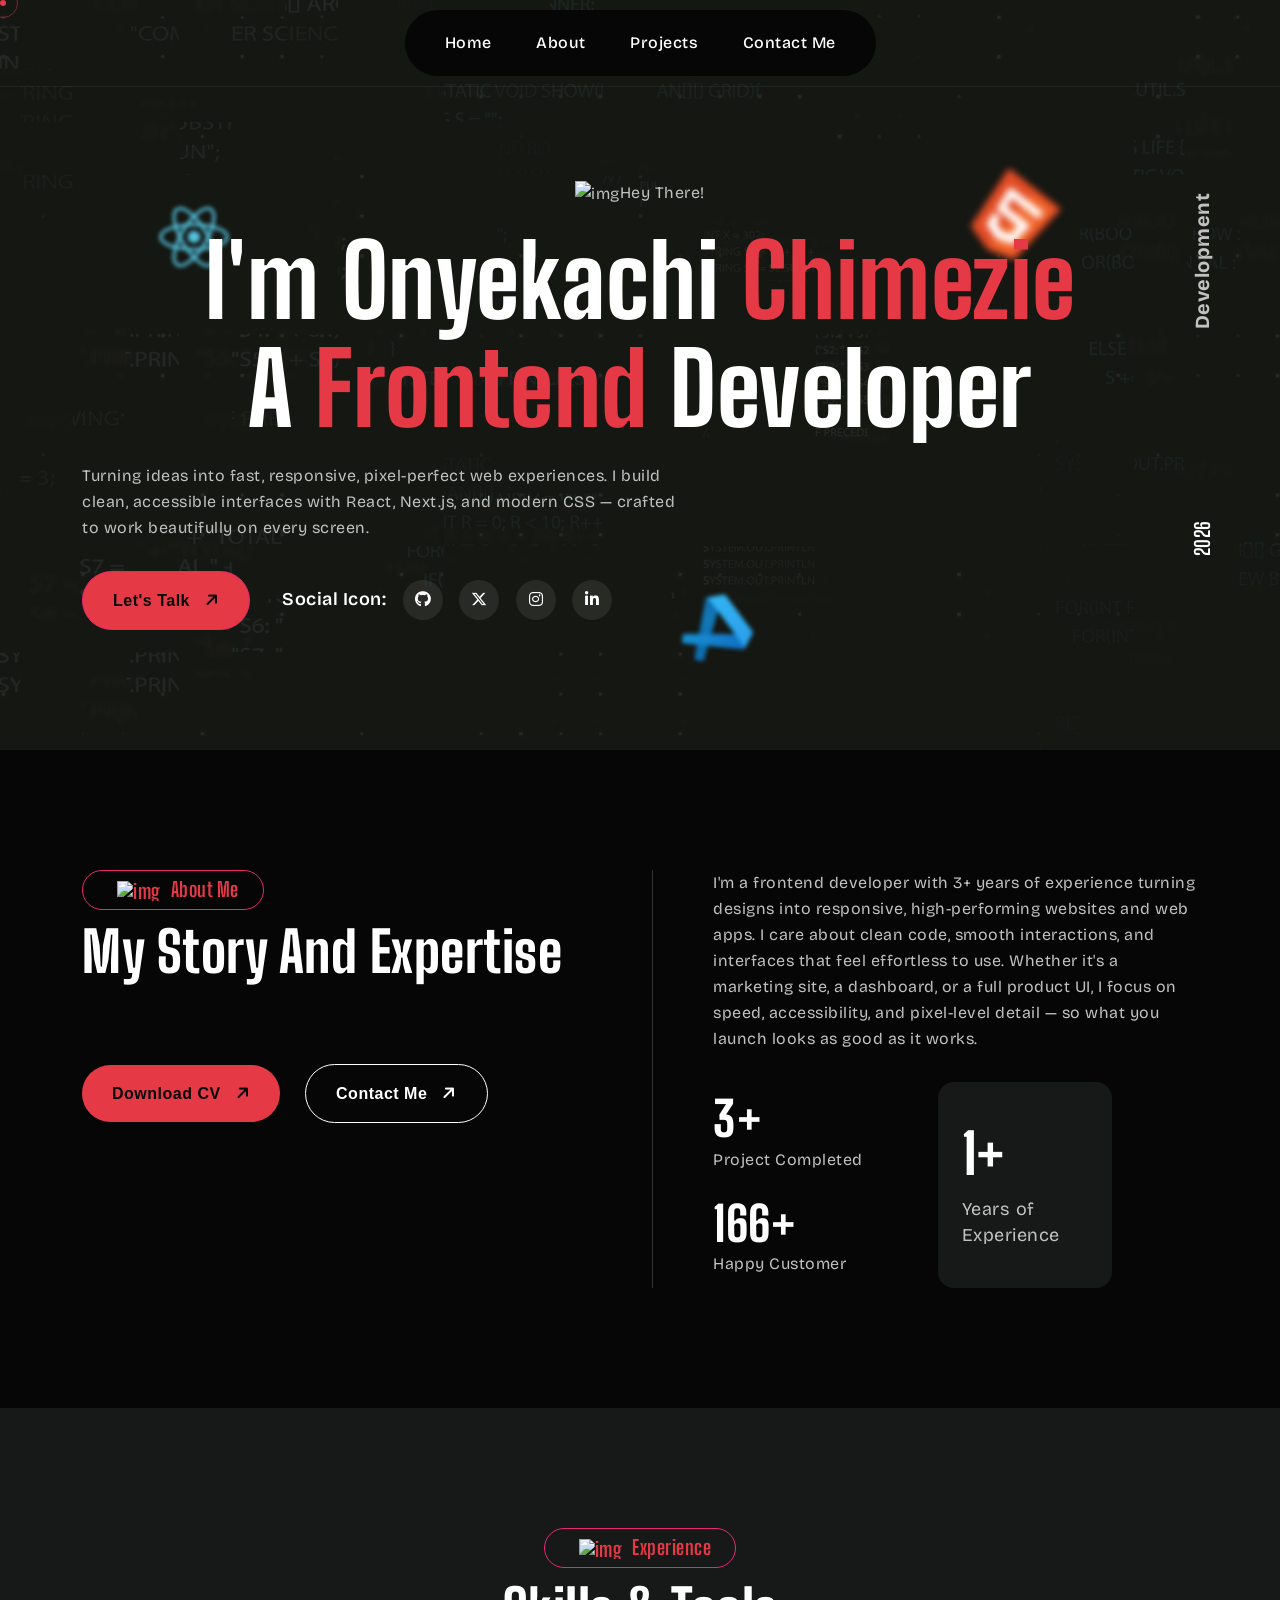
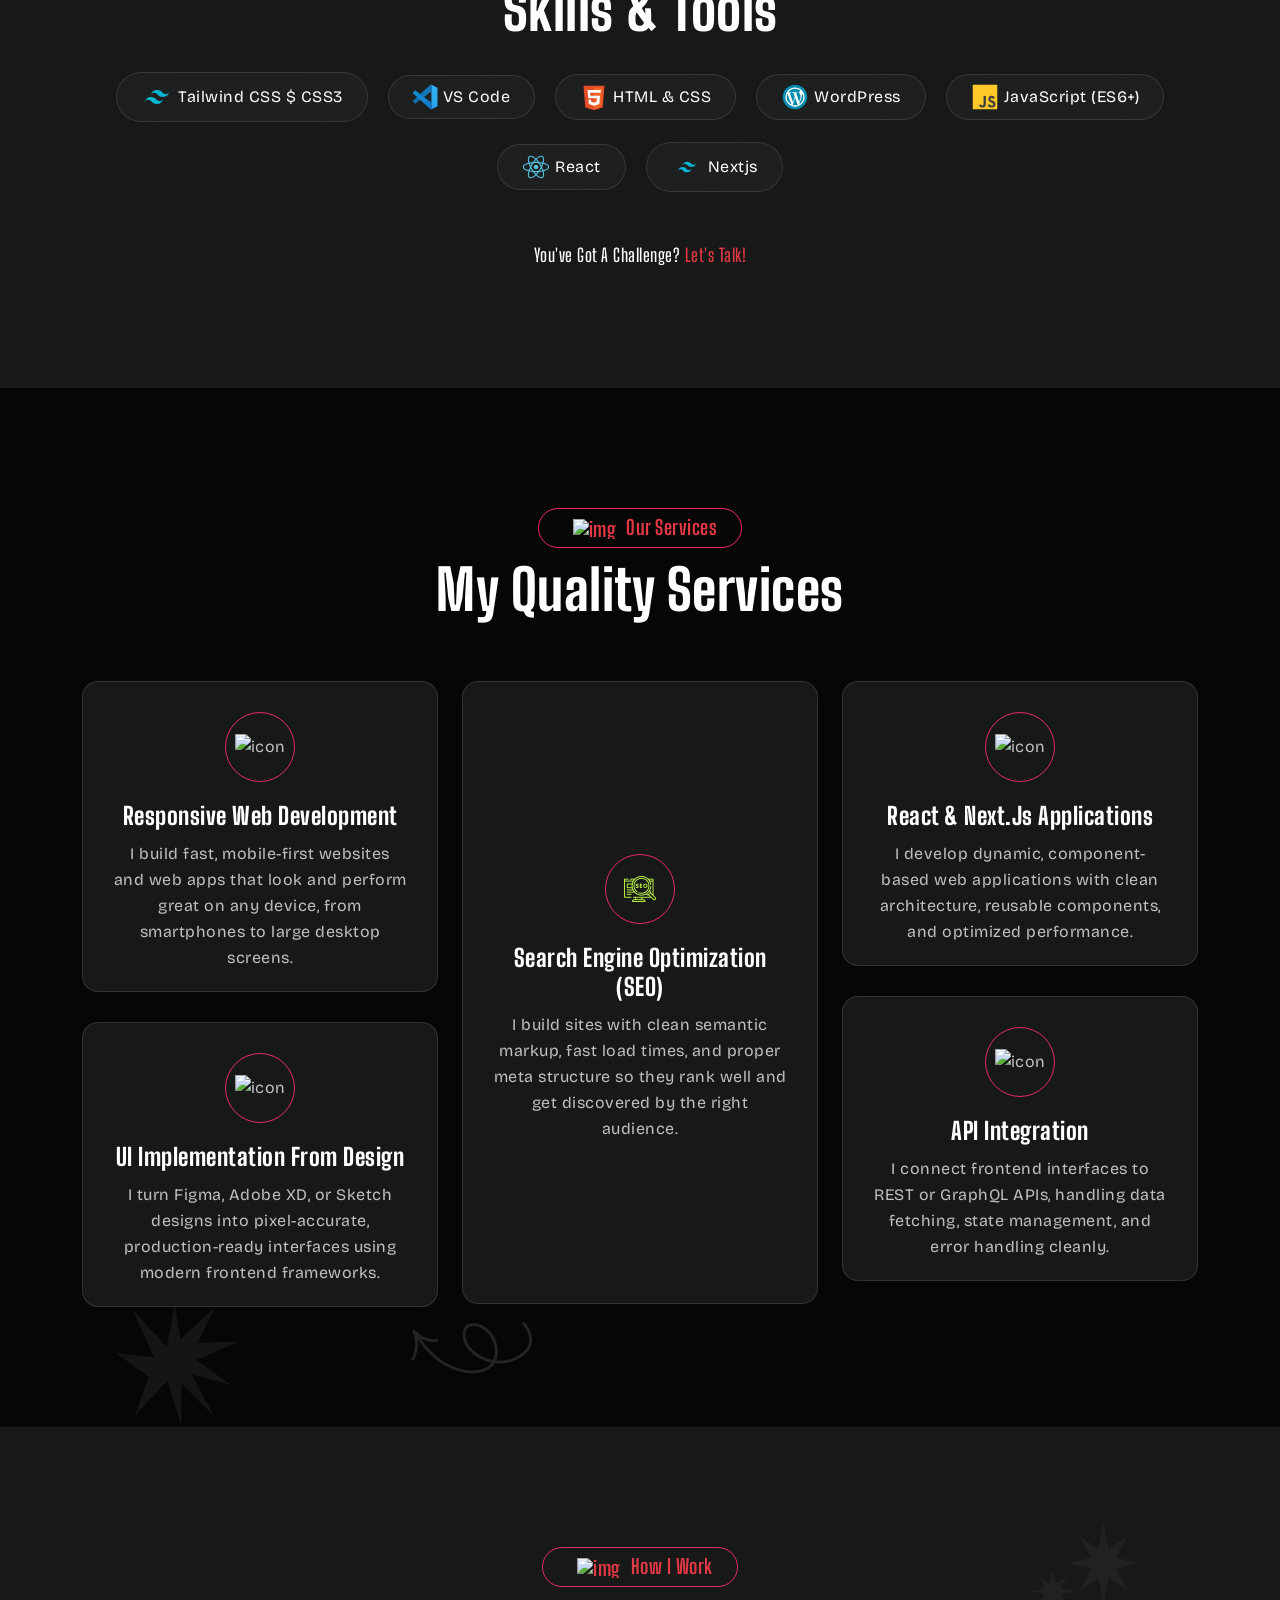
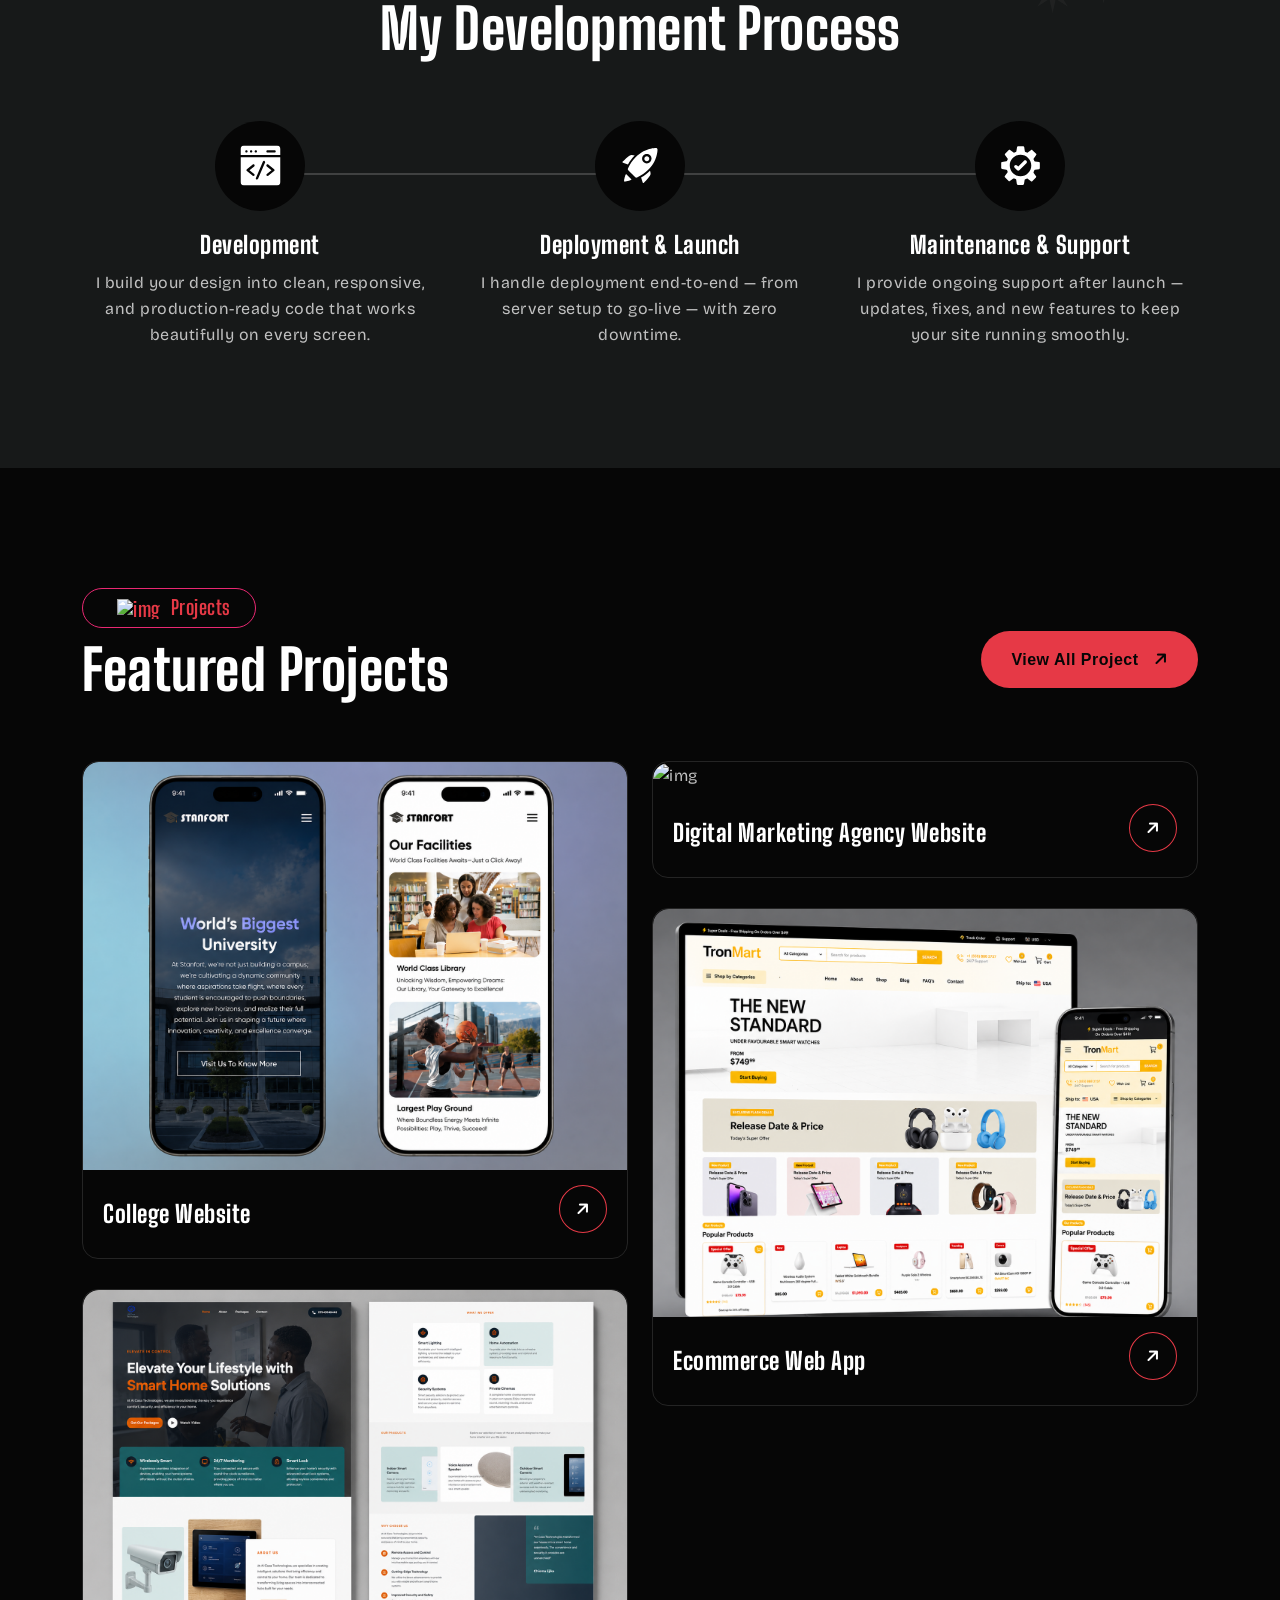
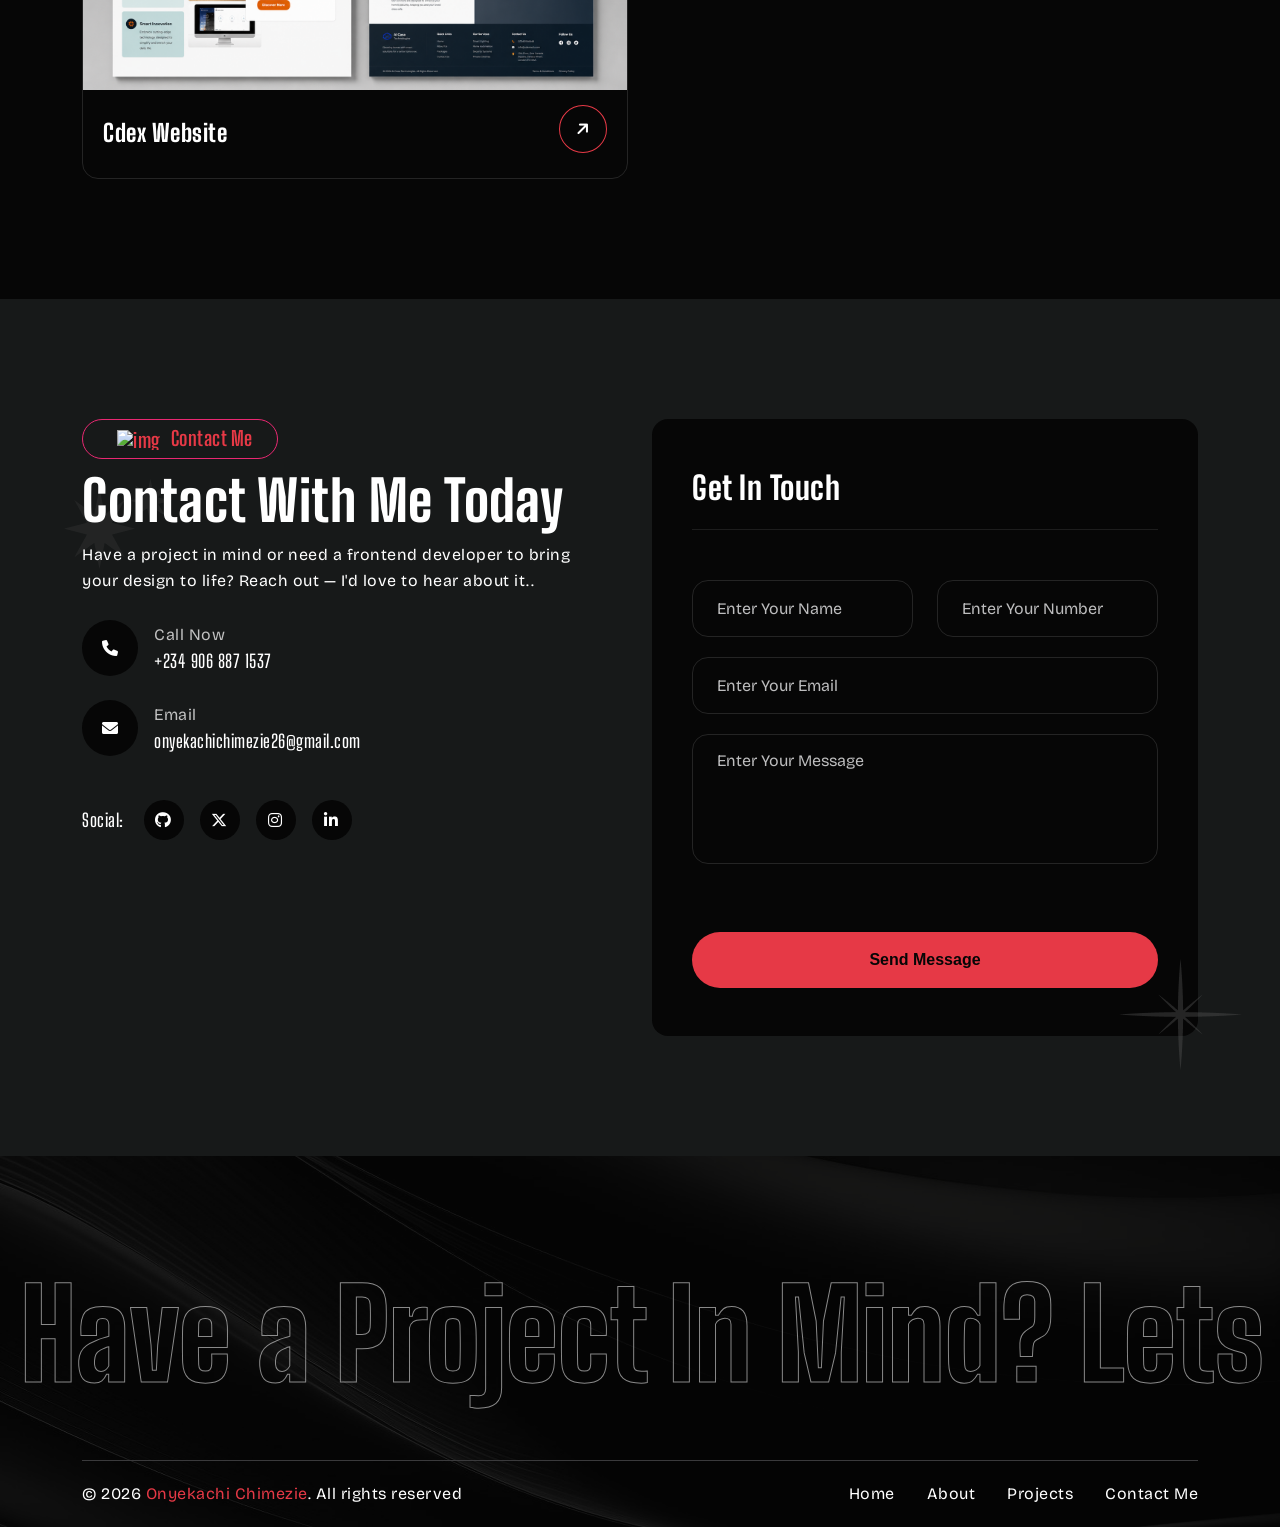
==== index.html @ acd41eee "update" ====
<!DOCTYPE html>
<html lang="en">
<!--<< Header Area >>-->

<head>
    <!-- ========== Meta Tags ========== -->
    <meta charset="UTF-8">
    <meta http-equiv="X-UA-Compatible" content="IE=edge">
    <meta name="viewport" content="width=device-width, initial-scale=1">
    <meta name="description" content="Onyekachi Chimezie - Frontend Developer">
    <link rel="stylesheet" href="https://cdnjs.cloudflare.com/ajax/libs/font-awesome/6.5.1/css/all.min.css">
    <!-- ======== Page title ============ -->
    <title>Onyekachi Chimezie - Frontend Developer</title>
    <!--<< Favcion >>-->
    <link rel="shortcut icon" href="assets/img/favicon.svg">
    <!--<< Bootstrap min.css >>-->
    <link rel="stylesheet" href="assets/css/bootstrap.min.css">
    <!--<< All Min Css >>-->
    <link rel="stylesheet" href="assets/css/all.min.css">
    <!--<< Animate.css >>-->
    <link rel="stylesheet" href="assets/css/animate.css">
    <!--<< Magnific Popup.css >>-->
    <link rel="stylesheet" href="assets/css/magnific-popup.css">
    <!--<< MeanMenu.css >>-->
    <link rel="stylesheet" href="assets/css/meanmenu.css">
    <!--<< Swiper Bundle.css >>-->
    <link rel="stylesheet" href="assets/css/swiper-bundle.min.css">
    <!--<< Nice Select.css >>-->
    <link rel="stylesheet" href="assets/css/nice-select.css">
    <!--<< Color.css >>-->
    <link rel="stylesheet" href="assets/css/color.css">
    <!--<< Main.css >>-->
    <link rel="stylesheet" href="assets/css/main.css">
</head>

<body class="body-color">

    <!-- Preloader Start -->
   <div id="preloader" class="preloader">
        <div class="animation-preloader">
            <div class="spinner">
            </div>
            <div class="txt-loading">
                <span data-text-preloader="M" class="letters-loading">
                    M
                </span>
                <span data-text-preloader="I" class="letters-loading">
                    I
                </span>
                <span data-text-preloader="N" class="letters-loading">
                    N
                </span>
                 <span data-text-preloader="I" class="letters-loading">
                    I
                </span>
                 <span data-text-preloader="F" class="letters-loading">
                    F
                </span>
                <span data-text-preloader="O" class="letters-loading">
                    O
                </span>
                 <span data-text-preloader="L" class="letters-loading">
                    L
                </span>
                <span data-text-preloader="I" class="letters-loading">
                    I
                </span>
                <span data-text-preloader="O" class="letters-loading">
                    O
                </span>
            </div>
            <p class="text-center">Loading</p>
        </div>
        <div class="loader">
            <div class="row">
                <div class="col-3 loader-section section-left">
                    <div class="bg"></div>
                </div>
                <div class="col-3 loader-section section-left">
                    <div class="bg"></div>
                </div>
                <div class="col-3 loader-section section-right">
                    <div class="bg"></div>
                </div>
                <div class="col-3 loader-section section-right">
                    <div class="bg"></div>
                </div>
            </div>
        </div>
    </div>

    <!-- Back To Top Start -->
    <button id="back-top" class="back-to-top">
        <i class="fa-regular fa-arrow-up"></i>
    </button>

    <!--<< Mouse Cursor Start >>-->
    <div class="mouse-cursor cursor-outer"></div>
    <div class="mouse-cursor cursor-inner"></div>


    <!-- Offcanvas Area Start -->
    <div class="fix-area">
        <div class="offcanvas__info">
            <div class="offcanvas__wrapper">
                <div class="offcanvas__content">
                    <div class="offcanvas__top mb-5 d-flex justify-content-between align-items-center">
                        <div class="offcanvas__logo">
                            <a href="index.html">
                                <img src="assets/img/logo/Logo-black.svg" alt="logo-img">
                            </a>
                        </div>
                        <div class="offcanvas__close">
                            <button>
                                <i class="fas fa-times"></i>
                            </button>
                        </div>
                    </div>
                    <p class="text d-none d-xl-block">
                        Nullam dignissim, ante scelerisque the is euismod fermentum odio sem semper the is erat, a
                        feugiat leo urna eget eros. Duis Aenean a imperdiet risus.
                    </p>
                    <div class="mobile-menu fix mb-3"></div>
                    <div class="offcanvas__contact">
                        <h4>Contact Info</h4>
                        <ul>
                            <li class="d-flex align-items-center">
                                <div class="offcanvas__contact-icon mr-15">
                                    <i class="fal fa-envelope"></i>
                                </div>
                                <div class="offcanvas__contact-text">
                                    <a href="mailto:info@example.com"><span
                                            class="mailto:onyekachichimezie26@gmail.com">onyekachichimezie26@gmail.com</span></a>
                                </div>
                            </li>
                            <li class="d-flex align-items-center">
                                <div class="offcanvas__contact-icon mr-15">
                                    <i class="far fa-phone"></i>
                                </div>
                                <div class="offcanvas__contact-text">
                                    <a href="tel:+11002345909">+234 906 887 1537</a>
                                </div>
                            </li>
                        </ul>
                        <div class="header-button mt-4 text-center">
                            <a href="#contact" class="theme-btn">
                                Consultation <i class="fa-solid fa-arrow-right"></i>
                            </a>
                        </div>
                        <div class="social-icon d-flex align-items-center">
                            <a target="_blank" href="https://github.com/KitsuneCode1"><i class="fab fa-github"></i></a>
                            <a target="_blank" href="https://x.com/Kitsune1471049"><i class="fab fa-x-twitter"></i></a>
                            <a target="_blank" href="https://www.instagram.com/kitsunecodes?igsi=MXR0M2ZpNnhodjlyYw=="><i class="fab fa-instagram"></i></a>
                            <a target="_blank" href="https://www.linkedin.com/in/chimezie-onyekachi-1961363b7?utm_source=share_via&utm_content=profile&utm_medium=member_android"><i class="fab fa-linkedin-in"></i></a>
                        </div>
                    </div>
                </div>
            </div>
        </div>
    </div>
    <div class="offcanvas__overlay"></div>

    <!-- Header Section Start -->
    <header class="header-1 style-new" id="header-sticky">
        <div class="container-fluid">
            <div class="mega-menu-wrapper">
                <div class="header-main">
                     <div class="mean__menu-wrapper container-fluid d-flex justify-content-center">
                        <div class="main-menu style-2">
                            <nav id="mobile-menu">
                                <ul>
                                    <li>
                                        <a href="#home" class="border-none">
                                            Home
                                        </a>
                                    </li>
                                    <li>
                                        <a href="#about">About</a>
                                    </li>
                                    <li>
                                        <a href="#projects">Projects</a>
                                    </li>
                                    <li>
                                        <a href="#contact">Contact Me</a>
                                    </li>
                                </ul>
                            </nav>
                        </div>
                    </div>
                    <div class="header-right d-flex justify-content-end align-items-center">
                        <div class="header__hamburger d-xl-none my-auto">
                            <div class="sidebar__toggle style-2">
                                <i class="fas fa-bars"></i>
                            </div>
                        </div>
                    </div>
                </div>
            </div>
        </div>
    </header>

    <!-- Search Area Start -->
    <div class="search-wrap">
        <div class="search-inner">
            <i class="fas fa-times search-close" id="search-close"></i>
            <div class="search-cell">
                <form method="get">
                    <div class="search-field-holder">
                        <input type="search" class="main-search-input" placeholder="Search...">
                    </div>
                </form>
            </div>
        </div>
    </div>

    <!-- Hero Section Start -->
    <section id="home" class="hero-section hero-2 fix bg-cover" style="background-image: url(assets/img/hero/hero-bg.jpg);">
        <div class="shape-1 float-bob-y">
            <img src="assets/img/hero/shape-1.png" alt="img">
        </div>
        <div class="shape-2 float-bob-y">
            <img src="assets/img/hero/shape-2.png" alt="img">
        </div> 
        <div class="shape-3 float-bob-y">
            <img src="assets/img/hero/shape-3.png" alt="img">
        </div>
        <div class="shape-4 float-bob-y">
            <img src="assets/img/hero/shape-4.png" alt="img">
        </div>
        <div class="year">
           <span>Development</span>
            <h5>2026</h5>
        </div>
        <div class="container">
            <div class="hero-content-wrappers">
                 <span class="text-2"><img src="assets/img/shape/star-2.png" alt="img">Hey There!</span>
                        <h1 class="wow img-custom-anim-left">
                            I'm Onyekachi <span class="style-2">Chimezie</span> <br> 
                            A<span class="style-2"> Frontend </span> Developer
                        </h1>
                <p class="wow fadeInUp" data-wow-delay=".4s">
                    Turning ideas into fast, responsive, pixel-perfect web experiences. I build clean, accessible interfaces with React, Next.js, and modern CSS — crafted to work beautifully on every screen.
                </p>
                <div class="hero-content-left">
                    <div class="hero-btn">
                        <a href="#contact" class="theme-btn wow fadeInUp">Let's Talk
                            <i class="fa-solid fa-arrow-right"></i>
                        </a>
                        <div class="social">
                            <span class="wow fadeInUp">Social Icon:</span>
                            <a href="https://github.com/KitsuneCode1/" class="wow fadeInUp" target="blank" data-wow-delay=".2s">
                             <i
                                class="fa-brands fa-github"></i>
                            </a>
                            <a href="https://x.com/Kitsune1471049" class="wow fadeInUp" target="blank" data-wow-delay=".8s"><i
                                    class="fa-brands fa-x-twitter"></i></a>
                            <a href="https://www.instagram.com/kitsunecodes?igsi=MXR0M2ZpNnhodjlyYw==" class="wow fadeInUp" target="blank" data-wow-delay=".4s"><i
                                    class="fa-brands fa-instagram"></i></a>
                            <a href="https://www.linkedin.com/in/chimezie-onyekachi-1961363b7?utm_source=share_via&utm_content=profile&utm_medium=member_android" class="wow fadeInUp" target="blank" data-wow-delay=".6s"><i
                                    class="fa-brands fa-linkedin-in"></i></a>
                        </div>
                    </div>
                </div>
            </div>
        </div>
    </section>

    <!-- About Section Start -->
    <section id="about" class="about-section section-padding fix">
        <div class="container">
            <div class="about-wrapper-2">
                <div class="row g-4">
                    <div class="col-xl-6 col-md-5 col-lg-6">
                        <div class="about-content">
                            <div class="section-title mb-0">
                                <span class="style-2 wow fadeInUp"><img src="assets/img/shape/star-2.png"
                                 alt="img">About Me</span>
                                <h2 class="wow fadeInUp" data-wow-delay=".2s">My Story and Expertise</h2>
                            </div>
                            <div class="about-button wow fadeInUp" data-wow-delay=".3s">
                                <a href="about.html" class="theme-btn">Download CV
                                    <i class="fa-solid fa-arrow-right"></i>
                                </a>
                                <a href="#contact" class="theme-btn style-2"
                                    data-wow-delay=".6s">Contact Me
                                    <i class="fa-solid fa-arrow-right"></i>
                                </a>
                            </div>
                        </div>
                    </div>
                    <div class="col-xl-6 col-md-7 col-lg-6 wow fadeInUp" data-wow-delay=".5s">
                        <div class="about-item">
                            <p>
                                I'm a frontend developer with 3+ years of experience turning designs into responsive, high-performing websites and web apps. I care about clean code, smooth interactions, and interfaces that feel effortless to use. Whether it's a marketing site, a dashboard, or a full product UI, I focus on speed, accessibility, and pixel-level detail — so what you launch looks as good as it works.
                            </p>
                            <div class="count-item">
                                <div class="client-reviews">
                                  <div class="cr-item">
                                    <h2><span class="count">10</span>+</h2>
                                    <p>Project Completed</p>
                                </div>
                                <div class="cr-item mb-0">
                                    <h2><span class="count">600</span>+</h2>
                                    <p>Happy Customer</p>
                                </div>
                              </div>
                              <div class="count-box">
                                 <h2><span class="count">3</span>+</h2>
                                <p>
                                    Years of <br> Experience
                                </p>
                              </div>
                            </div>
                        </div>
                    </div>
                </div>
            </div>
        </div>
    </section>

    <!-- Experience Section Start -->
    <section class="experience-section-2 section-bg section-padding pb-0 fix">
        <div class="container">
            <div class="section-title text-center">
                <span class="style-2 wow fadeInUp"><img src="assets/img/shape/star-2.png" alt="img">Experience</span>
                <h2 class="wow fadeInUp" data-wow-delay=".2s">Skills & Tools</h2>
            </div>
            <div class="experience-wrapper-2">
                <ul class="skill-list">
                    <li class="wow fadeInUp" data-wow-delay=".3s"><img src="assets/img/icon/9.svg" alt="img"> Tailwind
                        CSS $ CSS3</li>
                    <li class="wow fadeInUp" data-wow-delay=".6s"><img src="assets/img/icon/10.svg" alt="img"> VS Code</li>
                    <li class="wow fadeInUp" data-wow-delay=".9s"><img src="assets/img/icon/11.svg" alt="img"> HTML &
                        CSS</li>
                    <li class="wow fadeInUp" data-wow-delay=".3s"><img src="assets/img/icon/12.svg" alt="img">
                        WordPress</li>
                    <li class="wow fadeInUp" data-wow-delay=".6s"><img src="assets/img/icon/13.svg" alt="img">
                        JavaScript (ES6+)</li>
                    <li class="wow fadeInUp" data-wow-delay=".9s"><img src="assets/img/icon/15.svg" alt="img"> React
                    </li>
                    <li class="wow fadeInUp" data-wow-delay=".3s"><img src="assets/img/icon/20.svg" alt="img"> Nextjs
                    </li>
                </ul>
                <h6 class="mb-5 wow fadeInUp" data-wow-delay=".3s">You've got a Challenge?<a href="#contact"
                        class="link-btn"> Let's talk!</a></h6>
            </div>
        </div>
    </section>

    <!-- Services Section Start -->
    <section  class="faq-ection faq-1 section-padding fix">
        <div class="arrow-shape float-bob-y">
            <img src="assets/img/shape/angle-arrow-2.png" alt="img">
        </div>
        <div class="star-shape float-bob-x">
            <img src="assets/img/shape/star-6.png" alt="img">
        </div>
        <div class="container">
            <div class="section-title text-center">
                <span class="style-2 wow fadeInUp"><img src="assets/img/shape/star-2.png" alt="img">Our Services</span>
                <h2 class="wow fadeInUp" data-wow-delay=".2s">My Quality Services</h2>
            </div>
            <div class="service-wrapper">
                <div class="row">
                    <div class="col-lg-4">
                        <div class="row">
                            <div class="col-lg-12 col-md-6">
                                <div class="service-card-items-2 text-center wow fadeInUp" data-wow-delay=".2s">
                                    <div class="icon">
                                        <img src="assets/img/icon/31.svg" alt="icon">
                                    </div>
                                    <div class="content">
                                        <h4>Responsive Web Development</h4>
                                        <p>I build fast, mobile-first websites and web apps that look and perform great on any device, from smartphones to large desktop screens.</p>
                                    </div>
                                </div>
                            </div>
                            <div class="col-lg-12 col-md-6">
                                <div class="service-card-items-2 text-center wow fadeInUp" data-wow-delay=".4s">
                                    <div class="icon">
                                        <img src="assets/img/icon/47.svg" alt="icon">
                                    </div>
                                    <div class="content">
                                        <h4>UI Implementation from Design</h4>
                                        <p>I turn Figma, Adobe XD, or Sketch designs into pixel-accurate, production-ready interfaces using modern frontend frameworks.</p>
                                    </div>
                                </div>
                            </div>
                        </div>
                    </div>
                    <div class="col-lg-4">
                        <div class="service-card-items-2 style-2 text-center wow fadeInUp" data-wow-delay=".6s">
                            <div class="icon">
                                <img src="assets/img/icon/seo.png" alt="icon">
                            </div>
                            <div class="content">
                                <h4>Search Engine Optimization (SEO)</h4>
                                <p>I build sites with clean semantic markup, fast load times, and proper meta structure so they rank well and get discovered by the right audience.</p>
                            </div>
                        </div>
                    </div>
                    <div class="col-lg-4">
                        <div class="row">
                            <div class="col-lg-12 col-md-6">
                                <div class="service-card-items-2 text-center wow fadeInUp" data-wow-delay=".8s">
                                    <div class="icon">
                                        <img src="assets/img/icon/44.svg" alt="icon">
                                    </div>
                                    <div class="content">
                                        <h4>React & Next.js Applications</h4>
                                        <p>I develop dynamic, component-based web applications with clean architecture, reusable components, and optimized performance.</p>
                                    </div>
                                </div>
                            </div>
                            <div class="col-lg-12 col-md-6">
                                <div class="service-card-items-2 text-center wow fadeInUp" data-wow-delay="1s">
                                    <div class="icon">
                                        <img src="assets/img/icon/45.svg" alt="icon">
                                    </div>
                                    <div class="content">
                                        <h4>API Integration</h4>
                                        <p>I connect frontend interfaces to REST or GraphQL APIs, handling data fetching, state management, and error handling cleanly.
                                        </p>
                                    </div>
                                </div>
                            </div>
                        </div>
                    </div>
                </div>
            </div>
        </div>
    </section>

    <!-- Work Section Start -->
    <section class="work-section section-padding fix section-bg">
        <div class="star-shape float-bob-x">
            <img src="assets/img/shape/star-8.png" alt="img">
        </div>
        <div class="container">
            <div class="section-title text-center">
                <span class="style-2 wow fadeInUp"><img src="assets/img/shape/star-2.png" alt="img">How I Work</span>
                <h2 class="wow fadeInUp" data-wow-delay=".2s">My Development Process</h2>
            </div>
            <div class="work-wrapper">
                <div class="row">
                    <div class="col-lg-4 col-md-6">
                        <div class="work-items wow fadeInUp" data-wow-delay=".2s">
                            <div class="icon"><img src="assets/img/icon/21.svg" alt="img"></div>
                            <div class="content">
                                <h4>Development</h4>
                                <p>I build your design into clean, responsive, and production-ready code that works beautifully on every screen.</p>
                            </div>
                        </div>
                    </div>
                    <div class="col-lg-4 col-md-6">
                        <div class="work-items wow fadeInUp" data-wow-delay=".5s">
                            <div class="icon"><img src="assets/img/icon/22.svg" alt="img"></div>
                            <div class="content">
                                <h4>Deployment & Launch</h4>
                                <p>I handle deployment end-to-end — from server setup to go-live — with zero downtime.</p>
                            </div>
                        </div>
                    </div>
                    <div class="col-lg-4 col-md-6">
                        <div class="work-items wow fadeInUp" data-wow-delay=".8s">
                            <div class="icon"><img src="assets/img/icon/23.svg" alt="img"></div>
                            <div class="content">
                                <h4> Maintenance & Support</h4>
                                <p>I provide ongoing support after launch — updates, fixes, and new features to keep your site running smoothly.</p>
                            </div>
                        </div>
                    </div>
                </div>
            </div>
        </div>
    </section>

    <!-- Project Section Start -->
    <section id="projects" class="project-section section-padding fix">
        <div class="container">
            <div class="section-title-area">
                <div class="section-title">
                    <span class="style-2 wow fadeInUp"><img src="assets/img/shape/star-2.png" alt="img">Projects</span>
                    <h2 class="wow fadeInUp" data-wow-delay=".2s">Featured Projects</h2>
                </div>
                <a href="https://github.com/KitsuneCode1/" class="theme-btn wow fadeInUp" data-wow-delay=".3s">View All Project
                    <i class="fa-solid fa-arrow-right"></i>
                </a>
            </div>
            <div class="project-wrapper-2">
                <div class="row">
                    <div class="col-lg-6">
                        <div class="row">
                            <div class="col-lg-12 col-md-6">
                                <div class="project-items-2 wow fadeInUp" data-wow-delay=".3s">
                                    <div class="image">
                                        <img src="assets/img/project/7.png" alt="img">
                                    </div>
                                    <div class="content">
                                        <div class="text">
                                            <h4><a href="https://kitsunecode1.github.io/collegeWebsite/">College Website</a></h4>
                                        </div>
                                        <div class="icon">
                                            <a href="https://kitsunecode1.github.io/collegeWebsite/">
                                                <i class="fa-solid fa-arrow-right"></i>
                                            </a>
                                        </div>
                                    </div>
                                </div>
                            </div>
                            <div class="col-lg-12 col-md-6">
                                <div class="project-items-2 wow fadeInUp" data-wow-delay=".6s">
                                    <div class="image">
                                        <img src="assets/img/project/3.png" alt="img">
                                    </div>
                                    <div class="content">
                                        <div class="text">
                                            <h4><a href="https://www.cdextech.com/">Cdex Website</a></h4>
                                        </div>
                                        <div class="icon">
                                            <a href="https://www.cdextech.com/"> <i
                                                    class="fa-solid fa-arrow-right"></i></a>
                                        </div>
                                    </div>
                                </div>
                            </div>
                        </div>
                    </div>
                    <div class="col-lg-6">
                        <div class="row">
                            <div class="col-lg-12 col-md-6">
                                <div class="project-items-2 wow fadeInUp" data-wow-delay=".9s">
                                    <div class="image">
                                        <img src="assets/img/project/6.pNg" alt="img">
                                    </div>
                                    <div class="content">
                                        <div class="text">
                                            <h4><a href="portfolio-details.html">Digital Marketing Agency Website</a>
                                            </h4>
                                        </div>
                                        <div class="icon">
                                            <a href="portfolio-details.html"> <i
                                                    class="fa-solid fa-arrow-right"></i></a>
                                        </div>
                                    </div>
                                </div>
                            </div>
                            <div class="col-lg-12 col-md-6">
                                <div class="project-items-2 wow fadeInUp" data-wow-delay="1.2s">
                                    <div class="image">
                                        <img src="assets/img/project/10.png" alt="img">
                                    </div>
                                    <div class="content">
                                        <div class="text">
                                            <h4><a href="https://kitsunecode1.github.io/shopping-site/">Ecommerce Web App</a></h4>
                                        </div>
                                        <div class="icon">
                                            <a href="https://kitsunecode1.github.io/shopping-site/">
                                                <i class="fa-solid fa-arrow-right"></i>
                                            </a>
                                        </div>
                                    </div>
                                </div>
                            </div>
                        </div>
                    </div>
                </div>
            </div>
        </div>
    </section>

    <!-- Contact Section Start -->
    <section id="contact" class="contact-section contact-1 section-padding section-bg fix">
        <div class="star-left-shape float-bob-y">
            <img src="assets/img/shape/star-5.png" alt="shape">
        </div>
        <div class="star-right-shape float-bob-y">
            <img src="assets/img/shape/star-7.png" alt="shape">
        </div>
        <div class="container">
            <div class="row g-4">
                <div class="col-lg-6">
                    <div class="contact-wrapper">
                        <div class="section-title">
                            <span class="style-2 wow fadeInUp"><img src="assets/img/shape/star-2.png" alt="img">Contact
                                Me</span>
                            <h2 class="wow fadeInUp" data-wow-delay=".2s">Contact With Me Today</h2>
                            <p class="wow fadeInUp" data-wow-delay=".3s">Have a project in mind or need a frontend developer to bring your design to life? Reach out — I'd love to hear about it..</p>
                        </div>
                        <div class="contact-item-wrapper">
                            <div class="contact-item wow fadeInUp" data-wow-delay=".2s">
                                <div class="icon">
                                    <i class="fa-solid fa-phone"></i>
                                </div>
                                <div class="content">
                                    <span>Call Now</span>
                                    <h6>+234 906 887 1537</h6>
                                </div>
                            </div>
                            <div class="contact-item wow fadeInUp" data-wow-delay=".4s">
                                <div class="icon">
                                    <i class="fa-solid fa-envelope"></i>
                                </div>
                                <div class="content">
                                    <span>Email</span>
                                    <h6 class="no-capitalize">onyekachichimezie26@gmail.com</h6>
                                </div>
                            </div>
                        </div>
                        <div class="social">
                            <h6>Social: </h6>
                            <ul class="social-list">
                                <li class="wow fadeInUp" data-wow-delay=".2s"><a target="_blank" href="https://github.com/KitsuneCode1"><i
                                            class="fa-brands fa-github"></i></a></li>
                                <li class="wow fadeInUp" data-wow-delay=".4s"><a target="_blank" href="https://x.com/Kitsune1471049"><i class="fa-brands fa-x-twitter"></i></a></li>
                                <li class="wow fadeInUp" data-wow-delay=".6s"><a target="_blank" href="https://www.instagram.com/kitsunecodes?igsi=MXR0M2ZpNnhodjlyYw=="><i
                                            class="fa-brands fa-instagram"></i></a></li>
                                <li class="wow fadeInUp" data-wow-delay=".8s"><a target="_blank" href="https://www.linkedin.com/in/chimezie-onyekachi-1961363b7?utm_source=share_via&utm_content=profile&utm_medium=member_android"><i
                                            class="fa-brands fa-linkedin-in"></i></a></li>
                            </ul>
                        </div>
                    </div>
                </div>
                <div class="col-lg-6">
                    <div class="contact-form">
                        <h3>Get In Touch</h3>

                        <form id="contactForm" action="https://formspree.io/f/myegjkwk" method="POST">
                            <div class="contact-box">
                                <div class="row">
                                    <div class="col-md-6">
                                        <input type="text" name="name" placeholder="Enter Your Name" required>
                                    </div>
                                    <div class="col-md-6">
                                        <input type="text" name="phone" placeholder="Enter Your Number">
                                    </div>
                                    <div class="col-12">
                                        <input type="email" name="email" placeholder="Enter Your Email" required>
                                    </div>
                                    <div class="col-12">
                                        <textarea name="message" placeholder="Enter Your Message" required></textarea>
                                    </div>
                                    <div class="col-12">
                                        <button type="submit" class="theme-btn" id="submitBtn">
                                            <span id="btnText">Send Message</span>
                                        </button>
                                        <p id="formStatus" style="margin-top:15px; display:none;"></p>
                                    </div>
                                </div>
                            </div>
                        </form>
                    </div>
                </div>
            </div>
        </div>
    </section>

    <!-- Footer Section Start -->
    <footer class="footer-section fix fix">
       <div class="bg-shape">
        <img src="assets/img/footer/bg-shape.png" alt="img">
       </div>
       <div class="mycustom-marque pb-5">
              <div class="scrolling-wrap style-2">
               <div class="comm">
                   <div></div>
                   <div class="cmn-textslide">Have a Project In Mind? Lets Work</div>
                   <div class="cmn-textslide">TOGETHER</div>
               </div>
               <div class="comm">
                   <div></div>
                   <div class="cmn-textslide">Have a Project In Mind? Lets Work</div>
                   <div class="cmn-textslide">TOGETHER</div>
               </div>
               <div class="comm">
                   <div></div>
                   <div class="cmn-textslide">Have a Project In Mind? Lets Work</div>
                   <div class="cmn-textslide">TOGETHER</div>
               </div>
           </div>
       </div>
        <div class="container">
            <div class="footer-bottom">
                <div class="footer-bottom-wrapper">
                    <p class="wow fadeInUp" data-wow-delay=".3s">
                        © 2026 <span>Onyekachi Chimezie</span>. All rights reserved
                    </p>
                    <ul class="footer-list wow fadeInUp" data-wow-delay=".5s">
                        <li>
                            <a href="#home">Home</a>
                        </li>
                        <li>
                            <a href="#about">About</a>
                        </li>
                        <li>
                            <a href="#projects">Projects</a>
                        </li>
                        <li>
                            <a href="#contact">Contact Me</a>
                        </li>
                    </ul>
                </div>
            </div>
        </div>
    </footer>

    <!--<< All JS Plugins >>-->
    <script src="assets/js/jquery-3.7.1.min.js"></script>
    <!--<< Viewport Js >>-->
    <script src="assets/js/viewport.jquery.js"></script>
    <!--<< Bootstrap Js >>-->
    <script src="assets/js/bootstrap.bundle.min.js"></script>
    <!--<< Nice Select Js >>-->
    <script src="assets/js/jquery.nice-select.min.js"></script>
    <!--<< Waypoints Js >>-->
    <script src="assets/js/jquery.waypoints.js"></script>
    <!--<< Counterup Js >>-->
    <script src="assets/js/jquery.counterup.min.js"></script>
    <!--<< Swiper Slider Js >>-->
    <script src="assets/js/swiper-bundle.min.js"></script>
    <!--<< MeanMenu Js >>-->
    <script src="assets/js/jquery.meanmenu.min.js"></script>
    <!--<< Magnific Popup Js >>-->
    <script src="assets/js/jquery.magnific-popup.min.js"></script>
    <!--<< Wow Animation Js >>-->
    <script src="assets/js/wow.min.js"></script>
    <!--<< Typed Js >>-->
    <script src="assets/js/typed.min.js"></script>
    <!--<< Main.js >>-->
    <script src="assets/js/main.js"></script>
    <script>
    document.getElementById('contactForm').addEventListener('submit', function (e) {
        e.preventDefault();

        const form = e.target;
        const btn = document.getElementById('submitBtn');
        const btnText = document.getElementById('btnText');
        const status = document.getElementById('formStatus');

        btnText.textContent = 'Sending...';
        btn.style.pointerEvents = 'none';

        fetch(form.action, {
            method: 'POST',
            body: new FormData(form),
            headers: { 'Accept': 'application/json' }
        })
        .then(response => {
            if (response.ok) {
                status.textContent = "Thanks! Your message has been sent.";
                status.style.color = '#3ddc97';
                form.reset();
            } else {
                status.textContent = "Oops! Something went wrong. Please try again.";
                status.style.color = '#e63946';
            }
            status.style.display = 'block';
        })
        .catch(() => {
            status.textContent = "Network error. Please check your connection and try again.";
            status.style.color = '#e63946';
            status.style.display = 'block';
        })
        .finally(() => {
            btnText.textContent = 'Send Message';
            btn.style.pointerEvents = 'auto';
        });
    });
    </script>
</body>

</html>
---- assets/css/main.css ----
/*
Theme Name: Minifolio
Author: Gramentheme
Author URI: https://themeforest.net/user/Gramentheme
Description: Minifolio - Portfolio HTML Template
Version: 1.0.0
*/
/*CSS Table Of Content Ends Here*/
/*
--------------------------------------------------------------
[Table of Contents]
--------------------------------------------------------------
01. Variables & Mixins
02. Typography
03. Buttons
04. About 
05. Animation 
06. Brand 
07. Contact
08. Cta
09. Faq
10. Feature
11. Footer
12. Header
13. Helping
14. Hero
15. Meanmenu
16. News
17. Preloader
18. Pricing
19. Section
20. Service
21. Team
22. Testimonial
--------------------------------------------------------------
*/
@import url("https://fonts.googleapis.com/css2?family=Big+Shoulders+Display:wght@400;600;700&display=swap");
@import url("https://fonts.googleapis.com/css2?family=Bricolage+Grotesque:opsz,wght@12..96,200..800&display=swap");
:root {
  --body: #060606;
  --black: #000;
  --white: #fff;
  --theme: #e63946;
  --header: #fff;
  --text: #C1C1C1;
  --border: #273536;
  --bg: #171919;
  --bg-2: #060606;
  --border: 1.5px solid rgba(193, 193, 193, 0.16);
  --border-2: 1.5px solid #e92872;
  --border-3: 1.5px solid rgba(102, 102, 102, 0.16);
  --box-shadow: 0px 4px 25px 0px rgba(0, 0, 0, 0.06);
}

.theme-btn {
  background: var(--theme);
  color: var(--bg-2);
  display: inline-block;
  vertical-align: middle;
  font-size: 16px;
  font-family: "Manrope", sans-serif;
  font-weight: 600;
  padding: 20px 30px;
  border-radius: 100px;
  text-transform: capitalize;
  -webkit-transition: all 0.3s ease-in-out;
  transition: all 0.3s ease-in-out;
  position: relative;
  z-index: 2;
  line-height: 1;
  overflow: hidden;
}
.theme-btn::before {
  content: "";
  position: absolute;
  height: 100%;
  bottom: 0;
  left: 0;
  width: 0;
  background-color: var(--header);
  z-index: -1;
  transition: all 0.4s ease-out;
  border-radius: inherit;
}
.theme-btn i, .theme-btn img {
  margin-left: 10px;
  transform: rotate(-45deg);
  transition: all 0.4s ease-in-out;
}
.theme-btn:hover {
  color: var(--bg-2);
}
.theme-btn:hover::before {
  width: 100%;
}
.theme-btn:hover i {
  transform: rotate(0);
}
@media (max-width: 767px) {
  .theme-btn {
    padding: 20px 32px;
  }
}
@media (max-width: 575px) {
  .theme-btn {
    padding: 18px 30px;
    font-size: 14px;
  }
}
.contact-box a{
  text-align: center;
}
.theme-btn.border-btn {
  border: 1px solid var(--border);
  background: transparent;
  color: var(--white);
}
.theme-btn.border-btn::before, .theme-btn.border-btn::after {
  background: var(--theme);
}
.theme-btn.border-btn img {
  transition: all 0.4s ease-in-out;
}
.theme-btn.border-btn:hover img {
  filter: grayscale(100%) brightness(300%);
}
.theme-btn.radius-btn {
  border-radius: 60px;
}
.theme-btn.radius-btn:hover i, .theme-btn.radius-btn:hover img {
  filter: grayscale(100%) brightness(300%);
}

/* --------------------------------------------
    Template Default Fonts & Fonts Styles
 ---------------------------------------------- */
body {
  font-family: "Bricolage Grotesque", sans-serif;
  font-size: 16px;
  font-weight: 400;
  line-height: 26px;
  color: var(--text);
  background-color: var(--white);
  padding: 0;
  margin: 0;
  overflow-x: hidden;
  letter-spacing: 0.5px;
}

ul {
  padding: 0;
  margin: 0;
  list-style: none;
}

button {
  border: none;
  background-color: transparent;
  padding: 0;
}

input:focus {
  color: var(--text);
  outline: none;
}

input {
  color: var(--text);
}

h1,
h2,
h3,
h4,
h5,
h6 {
  font-family: "Big Shoulders Display", sans-serif;
  margin: 0px;
  padding: 0;
  color: var(--header);
  text-transform: capitalize;
  transition: all 0.4s ease-in-out;
}

h1 {
  font-size: 148px;
  font-weight: 800;
  line-height: 108%;
}
@media (max-width: 1600px) {
  h1 {
    font-size: 130px;
  }
}
@media (max-width: 991px) {
  h1 {
    font-size: 80px;
  }
}
@media (max-width: 767px) {
  h1 {
    font-size: 70px;
  }
}
@media (max-width: 575px) {
  h1 {
    font-size: 40px;
  }
}

h2 {
  font-size: 56px;
  line-height: 114%;
  font-weight: 800;
}
@media (max-width: 1199px) {
  h2 {
    font-size: 40px;
  }
}
@media (max-width: 991px) {
  h2 {
    font-size: 35px;
  }
}
@media (max-width: 767px) {
  h2 {
    font-size: 30px;
  }
}
@media (max-width: 575px) {
  h2 {
    font-size: 30px;
  }
}

h3 {
  font-size: 32px;
  font-weight: 800;
  line-height: 132%;
}
@media (max-width: 575px) {
  h3 {
    font-size: 25px;
  }
}

h4 {
  font-size: 24px;
  font-weight: 800;
}
@media (max-width: 1199px) {
  h4 {
    font-size: 20px;
  }
}

h5 {
  font-size: 20px;
  font-weight: 700;
  line-height: 140%;
}

h6 {
  font-size: 18px;
  font-weight: 600;
  line-height: 145%;
}

a {
  text-decoration: none;
  outline: none !important;
  cursor: pointer;
  color: var(--header);
  transition: all 0.4s ease-in-out;
}

p {
  margin: 0px;
  transition: all 0.4s ease-in-out;
}

span {
  margin: 0px;
  transition: all 0.4s ease-in-out;
}

.about-wrapper-1 {
  border-top: 1px solid rgba(193, 193, 193, 0.16);
  margin-top: 48px;
}
.about-wrapper-1 .about-box-item {
  background-color: var(--bg);
  padding: 48px;
  margin-top: 60px;
}
@media (max-width: 1199px) {
  .about-wrapper-1 .about-box-item {
    padding: 30px;
    margin-top: 30px;
  }
}
.about-wrapper-1 .about-box-item.style-2 {
  margin-top: 100px;
}
@media (max-width: 1199px) {
  .about-wrapper-1 .about-box-item.style-2 {
    margin-top: 30px;
  }
}
.about-wrapper-1 .about-box-item h2 {
  font-size: 100px;
  font-weight: 800;
  margin-bottom: 10px;
}
@media (max-width: 1199px) {
  .about-wrapper-1 .about-box-item h2 {
    font-size: 50px;
  }
}
.about-wrapper-1 .about-box-item h3 {
  color: var(--text);
}
.about-wrapper-1 .about-box-item h3 span {
  display: inline-block;
  margin-left: 70px;
}
@media (max-width: 1199px) {
  .about-wrapper-1 .about-box-item h3 span {
    margin-left: 0;
  }
}

.about-wrapper-2 .about-content .about-button {
  margin-top: 80px;
  display: flex;
  align-items: center;
  gap: 25px;
}
@media (max-width: 1199px) {
  .about-wrapper-2 .about-content .about-button {
    flex-wrap: wrap;
    margin-top: 30px;
  }
}
.about-wrapper-2 .about-content .about-button .theme-btn.style-2 {
  background-color: transparent;
  border: 1px solid var(--white);
  color: var(--white);
}
.about-wrapper-2 .about-content .about-button .theme-btn.style-2::before {
  background-color: var(--theme);
}
.about-wrapper-2 .about-content .about-button .theme-btn.style-2:hover {
  color: var(--bg-2);
  border: 1px solid var(--theme);
}
@media (max-width: 575px) {
  .about-wrapper-2 .about-content .about-button .theme-btn {
    padding: 18px 25px;
  }
}
.about-wrapper-2 .about-item {
  border-left: 1px solid rgba(193, 193, 193, 0.24);
  padding-left: 60px;
}
@media (max-width: 1199px) {
  .about-wrapper-2 .about-item {
    border-left: none;
    padding-left: 0;
  }
}
.about-wrapper-2 .about-item p {
  max-width: 100%;
  margin-bottom: 30px;
}
.about-wrapper-2 .about-item .count-item {
  display: flex;
  align-items: center;
  gap: 75px;
}
@media (max-width: 991px) {
  .about-wrapper-2 .about-item .count-item {
    gap: 50px;
  }
}
@media (max-width: 575px) {
  .about-wrapper-2 .about-item .count-item {
    gap: 20px;
  }
}
.about-wrapper-2 .about-item .count-item .client-reviews .cr-item {
  margin-bottom: 24px;
}
.about-wrapper-2 .about-item .count-item .client-reviews .cr-item h2 {
  font-size: 48px;
}
@media (max-width: 1199px) {
  .about-wrapper-2 .about-item .count-item .client-reviews .cr-item h2 {
    font-size: 35px;
  }
}
@media (max-width: 575px) {
  .about-wrapper-2 .about-item .count-item .client-reviews .cr-item h2 {
    font-size: 30px;
  }
}
.about-wrapper-2 .about-item .count-item .client-reviews .cr-item p {
  color: var(--text);
  font-weight: 400;
  margin-bottom: 0;
}
.about-wrapper-2 .about-item .count-item .count-box {
  background-color: var(--bg);
  padding: 40px 24px;
  border-radius: 16px;
  width: 174px;
}
.about-wrapper-2 .about-item .count-item .count-box h2 {
  color: var(--white);
  margin-bottom: 10px;
}
.about-wrapper-2 .about-item .count-item .count-box p {
  font-size: 18px;
  font-weight: 400;
  margin-bottom: 0;
}
.about-wrapper-2 .about-bg-box {
  text-align: center;
  padding: 45px 20px;
  background-color: var(--theme);
  border-radius: 24px;
}
@media (max-width: 1199px) {
  .about-wrapper-2 .about-bg-box {
    padding: 30px 20px;
  }
}
.about-wrapper-2 .about-bg-box h3 {
  color: var(--bg-2);
  margin-top: 30px;
  margin-bottom: 10px;
}

.about-wrapper-3 .about-images {
  position: relative;
}
.about-wrapper-3 .about-images .circle-image {
  width: 188px;
  height: 188px;
  background: var(--bg);
  border-radius: 100px;
  position: absolute;
  bottom: 5%;
  left: -15%;
  padding: 10px;
}
.about-wrapper-3 .about-images .circle-image img {
  animation: initial;
}
@media (max-width: 1600px) {
  .about-wrapper-3 .about-images .circle-image {
    left: -7%;
  }
}
@media (max-width: 1199px) {
  .about-wrapper-3 .about-images .circle-image {
    left: 50%;
    top: 50%;
    transform: translate(-50%, -50%);
  }
}
.about-wrapper-3 .about-images .circle-image .text-image {
  position: relative;
}
.about-wrapper-3 .about-images .circle-image .text-image .client-image {
  position: absolute;
  left: 50%;
  top: 50%;
  transform: translate(-50%, -50%);
}
.about-wrapper-3 .about-images .circle-image .text-image .client-image img {
  animation: initial;
  width: initial;
  height: initial;
}
.about-wrapper-3 .about-images .circle-image .text-image img {
  animation: cir36 10s linear infinite;
}
.about-wrapper-3 .about-images img {
  width: 100%;
  height: 100%;
  border-radius: 16px;
}
.about-wrapper-3 .about-content {
  margin-left: 50px;
}
@media (max-width: 1199px) {
  .about-wrapper-3 .about-content {
    margin-left: 0;
  }
}
.about-wrapper-3 .about-content .section-title p {
  margin-top: 12px;
}
.about-wrapper-3 .about-content .text {
  display: flex;
  align-items: center;
  gap: 24px;
  margin-bottom: 20px;
}
@media (max-width: 1199px) {
  .about-wrapper-3 .about-content .text {
    margin-top: 30px;
  }
}
.about-wrapper-3 .about-content .text p {
  color: var(--white);
}
.about-wrapper-3 .about-content .items {
  display: flex;
  align-items: center;
  gap: 40px;
  margin-bottom: 30px;
}
@media (max-width: 1199px) {
  .about-wrapper-3 .about-content .items {
    gap: 20px;
  }
}
@media (max-width: 575px) {
  .about-wrapper-3 .about-content .items {
    gap: 15px;
    flex-wrap: wrap;
  }
}
.about-wrapper-3 .about-content .items .item {
  display: flex;
  align-items: center;
  gap: 16px;
}
@media (max-width: 1199px) {
  .about-wrapper-3 .about-content .items .item {
    flex-wrap: wrap;
    gap: 10px;
  }
}
.about-wrapper-3 .about-content .items .item .icon {
  width: 56px;
  height: 56px;
  border-radius: 100px;
  background: var(--bg);
  display: flex;
  align-items: center;
  justify-content: center;
}
.about-wrapper-3 .about-content .items .item .icon img {
  width: 54px;
}
.about-wrapper-3 .about-content .about-btn {
  margin-top: 40px;
  display: flex;
  align-items: center;
  gap: 24px;
}
@media (max-width: 575px) {
  .about-wrapper-3 .about-content .about-btn {
    gap: 20px;
  }
}
.about-wrapper-3 .about-content .about-btn .video-btn {
  display: flex;
  align-items: center;
  gap: 9px;
}
.about-wrapper-3 .about-content .about-btn .video-btn span {
  margin-bottom: 0;
}
.about-wrapper-3 .about-content .about-btn .video-btn .icon {
  width: 56px;
  height: 56px;
  border-radius: 100px;
  border: var(--border-2);
  display: flex;
  align-items: center;
  justify-content: center;
}
.about-wrapper-3 .about-content .about-btn .video-btn .icon i {
  color: var(--theme);
}
.about-wrapper-3 .about-content .about-btn .video-btn .textx {
  font-family: Manrope;
  font-weight: 600;
}

.about-3 {
  position: relative;
}
.about-3 .scales-shape {
  position: absolute;
  right: 50px;
  bottom: 0;
}
@media (max-width: 1199px) {
  .about-3 .scales-shape {
    display: none;
  }
}
.about-3 .order-shape {
  position: absolute;
  top: 12%;
  left: 5%;
}
@media (max-width: 1199px) {
  .about-3 .order-shape {
    display: none;
  }
}

@-webkit-keyframes rippleOne {
  70% {
    -webkit-box-shadow: 0 0 0 40px rgba(244, 68, 56, 0);
    box-shadow: 0 0 0 40px rgba(244, 68, 56, 0);
  }
  100% {
    -webkit-box-shadow: 0 0 0 0 rgba(244, 68, 56, 0);
    box-shadow: 0 0 0 0 rgba(244, 68, 56, 0);
  }
}
@keyframes rippleOne {
  70% {
    -webkit-box-shadow: 0 0 0 40px rgba(244, 68, 56, 0);
    box-shadow: 0 0 0 40px rgba(244, 68, 56, 0);
  }
  100% {
    -webkit-box-shadow: 0 0 0 0 rgba(244, 68, 56, 0);
    box-shadow: 0 0 0 0 rgba(244, 68, 56, 0);
  }
}
@keyframes cir36 {
  100% {
    transform: rotate(360deg);
  }
}
@keyframes rounded {
  50% {
    transform: rotate(15deg);
  }
}
@keyframes up-down {
  0% {
    transform: translateY(10px);
  }
  100% {
    transform: translateY(-10px);
  }
}
@-webkit-keyframes spinner {
  to {
    -webkit-transform: rotateZ(360deg);
    transform: rotateZ(360deg);
  }
}
@keyframes spinner {
  to {
    -webkit-transform: rotateZ(360deg);
    transform: rotateZ(360deg);
  }
}
@-webkit-keyframes letters-loading {
  0%, 75%, 100% {
    opacity: 0;
    transform: rotateY(-90deg);
  }
  25%, 50% {
    opacity: 1;
    transform: rotateY(0deg);
  }
}
@keyframes letters-loading {
  0%, 75%, 100% {
    opacity: 0;
    transform: rotateY(-90deg);
  }
  25%, 50% {
    opacity: 1;
    transform: rotateY(0deg);
  }
}
@keyframes loaderspin {
  0% {
    transform: translate(-50%, -50%) rotate(0deg);
  }
  100% {
    transform: translate(-50%, -50%) rotate(360deg);
  }
}
@keyframes tpswing {
  0% {
    -webkit-transform: rotate(20deg);
    -ms-transform: rotate(20deg);
    transform: rotate(20deg);
  }
  100% {
    -webkit-transform: rotate(0deg);
    -ms-transform: rotate(0deg);
    transform: rotate(0deg);
  }
}
@keyframes width {
  0% {
    width: 0%;
  }
  100% {
    width: 100%;
  }
}
@-webkit-keyframes width {
  0% {
    width: 0%;
  }
  100% {
    width: 100%;
  }
}
@-webkit-keyframes loaderspin {
  0% {
    transform: translate(-50%, -50%) rotate(0deg);
  }
  100% {
    transform: translate(-50%, -50%) rotate(360deg);
  }
}
@keyframes loaderpulse {
  0% {
    transform: scale(1);
  }
  100% {
    transform: scale(1.2);
  }
}
@keyframes rounded {
  50% {
    transform: rotate(20deg);
  }
}
@keyframes cir36 {
  100% {
    transform: rotate(360deg);
  }
}
.float-bob-y {
  -webkit-animation-name: float-bob-y;
  animation-name: float-bob-y;
  -webkit-animation-duration: 3s;
  animation-duration: 3s;
  -webkit-animation-iteration-count: infinite;
  animation-iteration-count: infinite;
  -webkit-animation-timing-function: linear;
  animation-timing-function: linear;
}

@-webkit-keyframes float-bob-y {
  0% {
    -webkit-transform: translateY(-30px);
    transform: translateY(-30px);
  }
  50% {
    -webkit-transform: translateY(-10px);
    transform: translateY(-10px);
  }
  100% {
    -webkit-transform: translateY(-30px);
    transform: translateY(-30px);
  }
}
@keyframes float-bob-y {
  0% {
    -webkit-transform: translateY(-30px);
    transform: translateY(-30px);
  }
  50% {
    -webkit-transform: translateY(-10px);
    transform: translateY(-10px);
  }
  100% {
    -webkit-transform: translateY(-30px);
    transform: translateY(-30px);
  }
}
.float-bob-x {
  -webkit-animation-name: float-bob-x;
  animation-name: float-bob-x;
  -webkit-animation-duration: 3s;
  animation-duration: 3s;
  -webkit-animation-iteration-count: infinite;
  animation-iteration-count: infinite;
  -webkit-animation-timing-function: linear;
  animation-timing-function: linear;
}

@-webkit-keyframes float-bob-x {
  0% {
    -webkit-transform: translateX(0px);
    transform: translateX(30px);
  }
  50% {
    -webkit-transform: translateX(10px);
    transform: translateX(10px);
  }
  100% {
    -webkit-transform: translateX(30px);
    transform: translateX(30px);
  }
}
@keyframes float-bob-x {
  0% {
    -webkit-transform: translateX(30px);
    transform: translateX(30px);
  }
  50% {
    -webkit-transform: translateX(10px);
    transform: translateX(10px);
  }
  100% {
    -webkit-transform: translateX(30px);
    transform: translateX(30px);
  }
}
@keyframes bounce-x {
  0% {
    -webkit-transform: translateX(0);
    transform: translateX(0);
  }
  50% {
    -webkit-transform: translateX(30px);
    transform: translateX(30px);
  }
  100% {
    -webkit-transform: translateX(0);
    transform: translateX(0);
  }
}
.bounce-x {
  -webkit-animation: bounce-x 7s infinite linear;
  animation: bounce-x 7s infinite linear;
}

@keyframes criss-cross-left {
  0% {
    left: -20px;
  }
  50% {
    left: 50%;
    width: 20px;
    height: 20px;
  }
  100% {
    left: 50%;
    width: 375px;
    height: 375px;
  }
}
@keyframes criss-cross-right {
  0% {
    right: -20px;
  }
  50% {
    right: 50%;
    width: 20px;
    height: 20px;
  }
  100% {
    right: 50%;
    width: 375px;
    height: 375px;
  }
}
@keyframes rotated2 {
  0% {
    transform: rotate(0);
  }
  100% {
    transform: rotate(-360deg);
  }
}
@keyframes wave {
  0% {
    transform: translateX(0);
  }
  50% {
    transform: translateX(-25%);
  }
  100% {
    transform: translateX(-50%);
  }
}
/*img-animation**********************/
.img-custom-anim-left {
  animation: img-anim-left 1.3s forwards cubic-bezier(0.645, 0.045, 0.355, 1) 0.4s;
  opacity: 0;
}

@keyframes img-anim-left {
  0% {
    transform: translateX(-5%);
    clip-path: inset(0 100% 0 0);
    opacity: 0;
  }
  100% {
    transform: translateX(0);
    clip-path: inset(0 0 0 0);
    opacity: 1;
  }
}
.img-custom-anim-right {
  animation: img-anim-right 1.3s forwards cubic-bezier(0.645, 0.045, 0.355, 1) 0.4s;
  opacity: 0;
}

@keyframes img-anim-right {
  0% {
    transform: translateX(5%);
    clip-path: inset(0 0 0 100%);
    opacity: 0;
  }
  100% {
    transform: translateX(0);
    clip-path: inset(0 0 0 0);
    opacity: 1;
  }
}
.img-custom-anim-left {
  animation: img-anim-left 1.3s forwards cubic-bezier(0.645, 0.045, 0.355, 1) 0.4s;
  opacity: 0;
}

@keyframes img-anim-left {
  0% {
    transform: translateX(-5%);
    clip-path: inset(0 100% 0 0);
    opacity: 0;
  }
  100% {
    transform: translateX(0);
    clip-path: inset(0 0 0 0);
    opacity: 1;
  }
}
.img-custom-anim-top {
  animation: img-anim-top 1.3s forwards cubic-bezier(0.645, 0.045, 0.355, 1);
  opacity: 0;
}

@keyframes img-anim-top {
  0% {
    transform: translateY(-5%);
    clip-path: inset(0 0 100% 0);
    opacity: 0;
  }
  100% {
    transform: translateY(0);
    clip-path: inset(0 0 0 0);
    opacity: 1;
  }
}
.img-custom-anim-bottom {
  animation: img-anim-bottom 1.3s forwards cubic-bezier(0.645, 0.045, 0.355, 1);
  opacity: 0;
}

@keyframes moving {
  0% {
    transform: translatey(0px);
  }
  20% {
    transform: translateX(-50px);
  }
  50% {
    transform: translatey(-40px);
  }
  100% {
    transform: translatey(0px);
  }
}
@keyframes translateX2 {
  0% {
    -webkit-transform: translateX(-30px);
    -moz-transform: translateX(-30px);
    -ms-transform: translateX(-30px);
    -o-transform: translateX(-30px);
    transform: translateX(-30px);
  }
  100% {
    -webkit-transform: translatXY(20px);
    -moz-transform: translateX(20px);
    -ms-transform: translateX(20px);
    -o-transform: translateX(20px);
    transform: translateX(20px);
  }
}
@keyframes translateY2 {
  0% {
    -webkit-transform: translateY(-30px);
    -moz-transform: translateY(-30px);
    -ms-transform: translateY(-30px);
    -o-transform: translateY(-30px);
    transform: translateY(-30px);
  }
  100% {
    -webkit-transform: translateY(20px);
    -moz-transform: translateY(20px);
    -ms-transform: translateY(20px);
    -o-transform: translateY(20px);
    transform: translateY(20px);
  }
}
@keyframes animate-positive {
  0% {
    width: 0;
  }
}
@keyframes scroll {
  0% {
    transform: translateX(0);
  }
  100% {
    transform: translateX(-100%);
  }
}
@keyframes scrolly {
  0% {
    transform: translateY(0);
  }
  100% {
    transform: translateY(-60%);
  }
}
@keyframes scrolls {
  0% {
    transform: translateX(0);
  }
  100% {
    transform: translateX(100%);
  }
}
.img-custom-anim-bottom {
  animation: img-anim-bottom 1.3s forwards cubic-bezier(0.645, 0.045, 0.355, 1);
  opacity: 0;
}

@keyframes img-anim-bottom {
  0% {
    transform: translateY(5%);
    clip-path: inset(100% 0 0 0);
    opacity: 0;
  }
  100% {
    transform: translateY(0);
    clip-path: inset(0 0 0 0);
    opacity: 1;
  }
}
.contact-1 {
  position: relative;
}
.contact-1 .bottom-shape {
  position: absolute;
  left: 9%;
  bottom: 25%;
}
@media (max-width: 1199px) {
  .contact-1 .bottom-shape {
    display: none;
  }
}
.contact-1 .star-left-shape {
  position: absolute;
  top: 21%;
  left: 5%;
}
@media (max-width: 1199px) {
  .contact-1 .star-left-shape {
    display: none;
  }
}
.contact-1 .star-right-shape {
  position: absolute;
  right: 3%;
  bottom: 10%;
}
@media (max-width: 1199px) {
  .contact-1 .star-right-shape {
    display: none;
  }
}
.contact-1 .regulation-shape {
  position: absolute;
  right: 5%;
  bottom: 12%;
}
@media (max-width: 1199px) {
  .contact-1 .regulation-shape {
    display: none;
  }
}
.contact-1 .random-shape {
  position: absolute;
  left: 40%;
  bottom: 35%;
}
.no-capitalize {
  text-transform: none;
}
@media (max-width: 1199px) {
  .contact-1 .random-shape {
    display: none;
  }
}
.contact-1 .contact-wrapper {
  margin-right: 50px;
}
@media (max-width: 1199px) {
  .contact-1 .contact-wrapper {
    margin-right: 0;
  }
}
.contact-1 .contact-wrapper .section-title h2 {
  color: var(--white);
  margin-bottom: 10px;
}
.contact-1 .contact-wrapper .section-title p {
  color: var(--white);
  margin-bottom: 30px;
}
.contact-1 .contact-wrapper .images img {
  width: 100%;
  height: 100%;
  border-radius: 16px;
}
.contact-1 .contact-wrapper .google-map iframe {
  width: 100%;
  height: 415px;
  border-radius: 16px;
}
@media (max-width: 1199px) {
  .contact-1 .contact-wrapper .google-map iframe {
    height: 343px;
  }
}
.contact-1 .contact-wrapper .contact-items {
  display: flex;
  align-items: center;
  gap: 8px;
  margin-top: 25px;
}
.contact-1 .contact-wrapper .contact-items .content h4 {
  color: var(--white);
}
.contact-1 .contact-wrapper .contact-items .content h5 {
  color: #bbbbbc;
}
.contact-1 .contact-form {
  padding: 48px 40px;
  border-radius: 16px;
  background-color: var(--bg-2);
}
@media (max-width: 1199px) {
  .contact-1 .contact-form {
    padding: 20px;
  }
}
.contact-1 .contact-form h3 {
  color: var(--white);
  border-bottom: 1.2px solid rgba(102, 102, 102, 0.24);
  padding-bottom: 20px;
  margin-bottom: 50px;
}
.contact-1 .contact-form .contact-box input, .contact-1 .contact-form .contact-box textarea {
  width: 100%;
  margin-bottom: 20px;
  padding: 18px 24px;
  border: var(--border);
  border-radius: 16px;
  background: transparent;
  color: var(--white);
  line-height: 1;
}
.contact-1 .contact-form .contact-box input::placeholder, .contact-1 .contact-form .contact-box textarea::placeholder {
  color: #bdbdbe;
}
.contact-1 .contact-form .contact-box input:focus, .contact-1 .contact-form .contact-box textarea:focus {
  border-color: var(--theme);
}
.contact-1 .contact-form .contact-box textarea {
  resize: none;
  height: 130px;
}
.contact-1 .contact-form .contact-box textarea:focus {
  border-color: var(--theme) !important;
  outline: none;
}
.contact-1 .contact-form .contact-box .ext {
  padding-bottom: 80px;
}
.contact-1 .contact-form .contact-box .theme-btn {
  margin-top: 40px;
  width: 100%;
  transition: all 0.4s ease-in-out;
}
.contact-1 .contact-form .contact-box .theme-btn:hover {
  color: var(--bg-2);
}
.contact-1 .contact-form .contact-box .theme-btn:hover::before {
  background-color: var(--white);
  border: var(--border-2);
}
.contact-1 .google-map iframe {
  width: 100%;
  height: 583px;
  border-radius: 16px;
}
.contact-1 .contact-item-wrapper {
  margin-top: -4px;
}
@media (max-width: 1199px) {
  .contact-1 .contact-item-wrapper {
    margin-top: 20px;
  }
}
.contact-1 .contact-item-wrapper .contact-item {
  display: flex;
  align-items: center;
  gap: 16px;
  margin-bottom: 24px;
}
.contact-1 .contact-item-wrapper .contact-item .icon {
  width: 56px;
  height: 56px;
  background-color: var(--bg-2);
  border-radius: 100px;
  display: flex;
  align-items: center;
  justify-content: center;
}
.contact-1 .contact-item-wrapper .contact-item .icon i {
  color: var(--header);
}
.contact-1 .social {
  display: flex;
  align-items: center;
  margin-top: 44px;
}
.contact-1 .social .social-list {
  display: flex;
  align-items: center;
  gap: 16px;
  margin-left: 20px;
}
.contact-1 .social .social-list li a {
  width: 40px;
  height: 40px;
  background-color: var(--bg-2);
  border-radius: 100px;
  display: flex;
  align-items: center;
  justify-content: center;
  transition: all 0.4s ease-in-out;
}
.contact-1 .social .social-list li a:hover {
  background: var(--theme);
  color: var(--bg-2);
}

.contact-form-box {
  border-radius: 24px;
  background: var(--bg-2);
  backdrop-filter: blur(24px);
  padding: 48px;
}
.contact-form-box.style-2 {
  margin-top: 60px;
}
@media (max-width: 1199px) {
  .contact-form-box.style-2 {
    margin-top: 30px;
  }
}
@media (max-width: 1199px) {
  .contact-form-box {
    padding: 30px;
  }
}
.contact-form-box h3 {
  margin-bottom: 30px;
  border-bottom: var(--border-3);
  padding-bottom: 20px;
}
.contact-form-box .contact-box input, .contact-form-box .contact-box textarea {
  width: 100%;
  background-color: var(--bg);
  border: 0;
  border-radius: 12px;
  padding: 24px;
  margin-bottom: 15px;
}
.contact-form-box .contact-box textarea {
  height: 134px;
  resize: none;
  outline: none;
}
.contact-form-box .contact-box .theme-btn {
  margin-top: 30px;
  width: 100%;
}

.funfact-wrapper {
  padding: 48px 0px;
  border-radius: 8px 24px;
  background: var(--bg-2);
  text-align: center;
  position: relative;
  z-index: 9;
  margin-top: -115px;
  border-bottom: 1px solid rgba(193, 193, 193, 0.24);
}
@media (max-width: 1199px) {
  .funfact-wrapper {
    margin-top: -120px;
  }
}
@media (max-width: 991px) {
  .funfact-wrapper {
    margin-top: -148px;
  }
}
.funfact-wrapper .item h4 {
  font-size: 60px;
  line-height: 72px;
}

.error-section {
  margin-top: -32px;
}

.error-wrapper {
  text-align: center;
}
.error-wrapper .error h2 {
  color: var(--theme);
  font-size: 150px;
}
@media (max-width: 1199px) {
  .error-wrapper .error h2 {
    font-size: 140px;
  }
}
@media (max-width: 991px) {
  .error-wrapper .error h2 {
    font-size: 130px;
  }
}
@media (max-width: 575px) {
  .error-wrapper .error h2 {
    font-size: 100px;
  }
}
.error-wrapper .error-content h2 {
  font-size: 72px;
}
@media (max-width: 1199px) {
  .error-wrapper .error-content h2 {
    font-size: 60px;
  }
}
@media (max-width: 991px) {
  .error-wrapper .error-content h2 {
    font-size: 50px;
  }
}
@media (max-width: 575px) {
  .error-wrapper .error-content h2 {
    font-size: 30px;
  }
}
.error-wrapper .error-content h2 span {
  color: var(--theme);
}
.error-wrapper .error-content p {
  margin-top: 22px;
}
.error-wrapper .error-btn {
  margin-top: 45px;
  display: flex;
  align-items: center;
  justify-content: center;
  gap: 32px;
}
@media (max-width: 575px) {
  .error-wrapper .error-btn {
    gap: 10px;
  }
}
.error-wrapper .error-btn .theme-btn {
  padding: 18px 30px;
}
@media (max-width: 575px) {
  .error-wrapper .error-btn .theme-btn {
    padding: 14px 22px;
  }
}
.error-wrapper .error-btn .theme-btn.style-2 {
  border: 1px solid var(--header);
  background-color: transparent;
  color: var(--white);
}
.error-wrapper .error-btn .theme-btn.style-2::before {
  background-color: var(--theme);
}
.error-wrapper .error-btn .theme-btn.style-2:hover {
  color: var(--bg-2);
  border: 1px solid var(--theme);
}

.faq-1 {
  position: relative;
}
.faq-1 .arrow-shape {
  position: absolute;
  bottom: 0;
  left: 30%;
}
@media (max-width: 1199px) {
  .faq-1 .arrow-shape {
    display: none;
  }
}
.faq-1 .star-shape {
  position: absolute;
  bottom: 0;
  left: 9%;
}
@media (max-width: 1199px) {
  .faq-1 .star-shape {
    display: none;
  }
}
.faq-1 p {
  margin-top: 10px;
  margin-bottom: -10px;
}
.faq-1 h6 {
  color: var(--header);
  font-size: 16px;
  margin-top: 20px;
}
.faq-1 .theme-btn {
  margin-top: 20px;
}

.faq-items {
  margin-right: 50px;
  margin-top: 30px;
}
@media (max-width: 1199px) {
  .faq-items {
    margin-right: 0;
  }
}
.faq-items .accordion-item {
  border-radius: 8px;
  border: none;
}
.faq-items .accordion-item .accordion-header .accordion-button {
  color: var(--header);
  box-shadow: none;
  background-color: var(--bg);
  padding: 24px;
  text-transform: capitalize;
  font-size: 20px;
  font-weight: 800;
}
@media (max-width: 1199px) {
  .faq-items .accordion-item .accordion-header .accordion-button {
    font-size: 18px;
    padding: 15px;
  }
}
.faq-items .accordion-item .accordion-header .accordion-button::after {
  content: "";
  background-image: url("../img/icon/arrow-up.svg");
  background-size: 25px;
  transition: all 0.3s ease-in-out !important;
}
.faq-items .accordion-item .accordion-header .accordion-button:not(.collapsed)::after {
  content: "";
  background-image: url("../img/icon/arrow-down.svg");
  background-size: 25px;
  transform: rotate(0);
}
.faq-items .accordion-item .accordion-header .accordion-button.collapsed {
  color: var(--header);
  padding: 24px;
}
@media (max-width: 1199px) {
  .faq-items .accordion-item .accordion-header .accordion-button.collapsed {
    padding: 15px;
  }
}
.faq-items .accordion-item .accordion-collapse .accordion-body {
  padding-left: 30px;
  padding-top: 0;
  color: var(--text);
  background-color: var(--bg);
}
@media (max-width: 1199px) {
  .faq-items .accordion-item .accordion-collapse .accordion-body {
    padding: 15px;
  }
}
.faq-items.style-2 .accordion-item .accordion-header .accordion-button {
  background-color: var(--bg-2);
}
.faq-items.style-2 .accordion-item .accordion-collapse .accordion-body {
  color: var(--text);
  background-color: var(--bg-2);
}

.awards-section {
  position: relative;
}
.awards-section .trophy-shape {
  position: absolute;
  right: 24%;
  bottom: 0;
}
@media (max-width: 1199px) {
  .awards-section .trophy-shape {
    display: none;
  }
}
.awards-section .top-shape {
  position: absolute;
  top: 30px;
  left: 38%;
}
@media (max-width: 1199px) {
  .awards-section .top-shape {
    display: none;
  }
}
.awards-section .star-shape {
  position: absolute;
  bottom: 20%;
  right: 41%;
}
@media (max-width: 1199px) {
  .awards-section .star-shape {
    display: none;
  }
}

.awards-wrapper .awards-item {
  padding: 30px;
  display: flex;
  align-items: center;
  justify-content: space-between;
  border-radius: 16px;
  border: var(--border);
  background: var(--bg);
  transition: all 0.4s ease-in-out;
}
@media (max-width: 1199px) {
  .awards-wrapper .awards-item {
    align-items: end;
    padding: 20px;
  }
}
@media (max-width: 991px) {
  .awards-wrapper .awards-item {
    flex-wrap: wrap;
    gap: 15px;
    align-items: center;
  }
}
.awards-wrapper .awards-item .content {
  display: flex;
  align-items: center;
  gap: 24px;
}
@media (max-width: 1199px) {
  .awards-wrapper .awards-item .content {
    flex-wrap: wrap;
    gap: 15px;
  }
  .awards-wrapper .awards-item .content .icon {
    width: 100%;
  }
}
@media (max-width: 1199px) {
  .awards-wrapper .awards-item .content .text h4 {
    font-size: 20px;
  }
}
.awards-wrapper .awards-item:hover {
  border-color: var(--theme);
  background: var(--bg-2);
}

.experience-section {
  position: relative;
}
.experience-section .random-shape {
  position: absolute;
  top: 17%;
  right: 11%;
}
@media (max-width: 1199px) {
  .experience-section .random-shape {
    display: none;
  }
}
.experience-section .section-title span,
.experience-section .section-title h2 {
  color: var(--white);
}

.experience-wrapper {
  margin-top: 30px;
}
.experience-wrapper .experience-items {
  display: flex;
  align-items: center;
  justify-content: space-between;
  border-bottom: var(--border);
  padding: 20px 0;
  transition: all 0.4s ease-in-out;
}
@media (max-width: 767px) {
  .experience-wrapper .experience-items {
    gap: 20px;
    flex-direction: column;
    align-items: start;
  }
}
.experience-wrapper .experience-items span {
  color: #bbbbbc;
  font-family: Manrope;
  font-size: 16px;
  font-style: normal;
  font-weight: 600;
}
.experience-wrapper .experience-items h4 {
  color: var(--white);
  cursor: pointer;
}
@media (max-width: 991px) {
  .experience-wrapper .experience-items h4 {
    font-size: 20px;
  }
}
.experience-wrapper .experience-items h6 {
  color: var(--white);
  cursor: pointer;
}
@media (max-width: 991px) {
  .experience-wrapper .experience-items h6 {
    font-size: 16px;
  }
}
.experience-wrapper .experience-items:hover {
  border-color: var(--theme);
}
.experience-wrapper .experience-items:hover h4 {
  color: var(--theme);
}

.client-wrapper {
  margin-top: 80px;
  padding: 30px;
  border: var(--border);
  background-color: var(--bg-2);
  border-radius: 24px;
}
@media (max-width: 1199px) {
  .client-wrapper {
    padding: 20px;
  }
}
.client-wrapper .client-items {
  display: flex;
  align-items: center;
  justify-content: space-between;
}
@media (max-width: 991px) {
  .client-wrapper .client-items {
    flex-wrap: wrap;
    gap: 30px;
    justify-content: left;
  }
}
@media (max-width: 575px) {
  .client-wrapper .client-items {
    gap: 30px;
    justify-content: center;
  }
}
.client-wrapper .client-items .client-item {
  text-align: center;
  max-width: 220px;
  width: 100%;
  position: relative;
}
@media (max-width: 991px) {
  .client-wrapper .client-items .client-item {
    max-width: 198px;
  }
}
@media (max-width: 575px) {
  .client-wrapper .client-items .client-item {
    max-width: 160px;
  }
}
.client-wrapper .client-items .client-item:not(:last-child)::before {
  position: absolute;
  content: "";
  width: 1px;
  height: 137px;
  background: #666;
  opacity: 0.24;
  top: -30px;
  right: 0;
}
@media (max-width: 1199px) {
  .client-wrapper .client-items .client-item:not(:last-child)::before {
    height: 114px;
    top: -20px;
  }
}
@media (max-width: 991px) {
  .client-wrapper .client-items .client-item:not(:last-child)::before {
    display: none;
  }
}
.client-wrapper .client-items .client-item .number {
  color: var(--theme);
  margin-right: 16px;
}
.client-wrapper .client-items .client-item .text {
  color: #bbbcbd;
  font-family: Manrope;
  font-size: 16px;
  font-style: normal;
  font-weight: 600;
}

.client-wrapper-2 .client-item-wrapper {
  margin-right: 50px;
  display: flex;
  align-items: center;
  flex-wrap: wrap;
  gap: 20px;
}
@media (max-width: 991px) {
  .client-wrapper-2 .client-item-wrapper {
    justify-content: space-between;
  }
}
.client-wrapper-2 .client-item-wrapper .client-item {
  border: var(--border-3);
  border-radius: 16px;
  padding: 28px;
  background: rgba(102, 102, 102, 0.08);
  text-align: center;
  transition: all 0.4s ease-in-out;
}
.client-wrapper-2 .client-item-wrapper .client-item .content {
  margin: -3px;
}
.client-wrapper-2 .client-item-wrapper .client-item .content h2 {
  color: var(--white);
}
@media (max-width: 1199px) {
  .client-wrapper-2 .client-item-wrapper .client-item .content h2 {
    font-size: 40px;
  }
}
.client-wrapper-2 .client-item-wrapper .client-item .content p {
  color: #bdbdbe;
}
.client-wrapper-2 .client-item-wrapper .client-item.style-2 {
  background: none;
  border: 0;
  padding: 23px;
}
.client-wrapper-2 .client-item-wrapper .client-item.style-2 a {
  color: var(--theme);
  border-bottom: var(--border-2);
}
.client-wrapper-2 .client-item-wrapper .client-item:hover {
  border-color: var(--theme);
}
@media (max-width: 1199px) {
  .client-wrapper-2 .client-item-wrapper {
    margin-right: 0;
  }
}
.client-wrapper-2 .client-content .section-title span {
  color: var(--white);
}
.client-wrapper-2 .client-content .section-title h2 {
  color: var(--white);
}
.client-wrapper-2 .client-content p {
  color: #bbbbbc;
}
.client-wrapper-2 .icon {
  margin-top: 30px;
}

.experience-wrapper-2 {
  margin-top: 30px;
  margin-bottom: 120px;
}
@media (max-width: 1199px) {
  .experience-wrapper-2 {
    margin-bottom: 100px;
  }
}
@media (max-width: 991px) {
  .experience-wrapper-2 {
    margin-bottom: 80px;
  }
}
.experience-wrapper-2 .skill-list {
  display: flex;
  align-items: center;
  justify-content: center;
  gap: 20px;
  flex-wrap: wrap;
}
@media (max-width: 991px) {
  .experience-wrapper-2 .skill-list {
    gap: 15px;
  }
}
@media (max-width: 575px) {
  .experience-wrapper-2 .skill-list {
    gap: 10px;
  }
}
.experience-wrapper-2 .skill-list li {
  display: flex;
  align-items: center;
  gap: 5px;
  color: var(--white);
  padding: 8px 24px;
  border-radius: 100px;
  border: 1px solid rgba(193, 193, 193, 0.16);
  background: rgba(193, 193, 193, 0.04);
  backdrop-filter: blur(24px);
  transition: all 0.4s ease-in-out;
}
@media (max-width: 575px) {
  .experience-wrapper-2 .skill-list li {
    padding: 8px 16px;
  }
}
.experience-wrapper-2 .skill-list li:hover {
  border-color: var(--theme);
}
.experience-wrapper-2 h6 {
  margin-top: 50px;
  text-align: center;
  color: var(--white);
}
.experience-wrapper-2 h6 .link-btn {
  color: var(--theme);
}

.work-section {
  position: relative;
}
.work-section .star-shape {
  position: absolute;
  top: 15%;
  right: 11%;
}
@media (max-width: 1199px) {
  .work-section .star-shape {
    display: none;
  }
}

.work-wrapper {
  position: relative;
  z-index: 9;
}
.work-wrapper::before {
  content: "";
  position: absolute;
  height: 1.5px;
  width: 815px;
  background-color: #C1C1C1;
  opacity: 0.24;
  top: 32%;
  left: 50%;
  transform: translateX(-50%);
  z-index: -1;
}
@media (max-width: 1199px) {
  .work-wrapper::before {
    top: 30%;
    width: 565px;
  }
}
@media (max-width: 991px) {
  .work-wrapper::before {
    display: none;
  }
}
.work-wrapper .work-items {
  margin-top: 30px;
  text-align: center;
}
.work-wrapper .work-items .icon {
  width: 90px;
  height: 90px;
  border-radius: 100px;
  background: var(--bg-2);
  place-content: center;
  margin: 0 auto;
  transition: all 0.4s ease-in-out;
}
@media (max-width: 1199px) {
  .work-wrapper .work-items .icon {
    width: 70px;
    height: 70px;
  }
  .work-wrapper .work-items .icon img {
    width: 25px;
    height: 25px;
  }
}
@media (max-width: 991px) {
  .work-wrapper .work-items .icon {
    width: 60px;
    height: 60px;
  }
}
.work-wrapper .work-items .content {
  margin-top: 20px;
}
.work-wrapper .work-items .content h4 {
  margin-bottom: 10px;
}
.work-wrapper .work-items:hover .icon {
  background: var(--theme);
}
.work-wrapper .work-items:hover .icon img {
  filter: invert(0%) sepia(0%) saturate(0%) hue-rotate(0deg) brightness(0%) contrast(100%);
}

.feature-wrapper {
  margin-top: -120px;
  position: relative;
  z-index: 9;
}
@media (max-width: 1199px) {
  .feature-wrapper {
    margin-top: 0;
  }
}
.feature-wrapper .feature-item {
  padding: 64px 48px;
  border: var(--border);
  border-radius: 16px;
  background: var(--bg);
  text-align: center;
}
@media (max-width: 1199px) {
  .feature-wrapper .feature-item {
    padding: 20px;
  }
}
.feature-wrapper .feature-item .icon {
  width: 100px;
  height: 100px;
  background-color: var(--bg-2);
  border-radius: 100px;
  display: flex;
  align-items: center;
  justify-content: center;
  margin: 0 auto 20px;
  transition: all 0.4s ease-in-out;
}
@media (max-width: 1199px) {
  .feature-wrapper .feature-item .icon {
    width: 80px;
    height: 80px;
  }
}
.feature-wrapper .feature-item .icon img {
  transition: all 0.4s ease-in-out;
  display: inline-block;
}
.feature-wrapper .feature-item .content h4 {
  margin-bottom: 10px;
}
.feature-wrapper .feature-item .content h4 a:hover {
  color: var(--theme);
}
.feature-wrapper .feature-item:hover {
  border-color: var(--theme);
}
.feature-wrapper .feature-item:hover .icon {
  background: var(--theme);
}
.feature-wrapper .feature-item:hover .icon img {
  filter: invert(0%) sepia(0%) saturate(0%) hue-rotate(0deg) brightness(0%) contrast(100%);
  transform: scaleX(-1) !important;
}
.feature-wrapper .feature-item.style-2 {
  border-color: var(--theme);
}
.feature-wrapper .feature-item.style-2 .icon {
  background: var(--theme);
}

@media (max-width: 1199px) {
  .feature-section {
    margin-top: 100px;
  }
}
@media (max-width: 991px) {
  .feature-section {
    margin-top: 80px;
  }
}

.experience-3 .section-title h2 {
  color: var(--header);
}
.experience-3 .experience-main-wrapper .content-item {
  margin-top: 30px;
  border: var(--border);
  border-radius: 16px;
  overflow: hidden;
}
.experience-3 .experience-main-wrapper .content-item .head {
  display: flex;
  align-items: center;
  justify-content: space-between;
  padding: 20px 32px;
  background-color: var(--bg);
}
@media (max-width: 991px) {
  .experience-3 .experience-main-wrapper .content-item .head {
    padding: 20px;
  }
}
@media (max-width: 575px) {
  .experience-3 .experience-main-wrapper .content-item .head {
    flex-wrap: wrap;
    gap: 10px;
  }
}
.experience-3 .experience-main-wrapper .content-item .head h4 img {
  margin-right: 24px;
}
@media (max-width: 991px) {
  .experience-3 .experience-main-wrapper .content-item .head h4 {
    font-size: 20px;
  }
  .experience-3 .experience-main-wrapper .content-item .head h4 img {
    margin-right: 10px;
  }
}
@media (max-width: 575px) {
  .experience-3 .experience-main-wrapper .content-item .head h4 {
    font-size: 16px;
  }
}
.experience-3 .experience-main-wrapper .content-item .text {
  border-top: var(--border);
  padding: 24px 32px;
  display: flex;
  align-items: center;
  justify-content: space-between;
  background: rgba(255, 255, 255, 0.08);
}
@media (max-width: 991px) {
  .experience-3 .experience-main-wrapper .content-item .text {
    padding: 20px;
  }
}
@media (max-width: 575px) {
  .experience-3 .experience-main-wrapper .content-item .text {
    flex-wrap: wrap;
    gap: 10px;
  }
}
.experience-3 .experience-main-wrapper .content-item .text .list li {
  margin-bottom: 10px;
}
.experience-3 .experience-main-wrapper .content-item .text .list li i {
  margin-right: 16px;
  color: var(--white);
}
.experience-3 .experience-main-wrapper .content-item:hover {
  border-color: var(--theme);
}
.experience-3 .experience-main-wrapper .content-item:hover .text {
  border-color: transparent;
}

.social-media-area {
  padding: 20px 0;
}
.social-media-area h4 {
  color: var(--white);
  border-right: var(--border-3);
}
@media (max-width: 1199px) {
  .social-media-area h4 {
    border-right: 0;
  }
}

.scrolling-wrap {
  overflow: hidden;
  white-space: nowrap;
  display: flex;
  gap: 30px;
  padding: 100px 0 0;
}
@media (max-width: 991px) {
  .scrolling-wrap {
    padding: 80px 0 0;
  }
}
.scrolling-wrap .comm {
  display: flex;
  align-items: center;
  animation: scroll 60s linear infinite;
  gap: 30px;
  cursor: pointer;
}
.scrolling-wrap .comm .cmn-textslide {
  font-size: 124px;
  font-weight: 800;
  line-height: 156px;
  letter-spacing: -1.24px;
  font-family: "Big Shoulders Display", sans-serif;
  display: flex;
  align-items: center;
  gap: 30px;
  -webkit-text-stroke-width: 1px;
  -webkit-text-stroke-color: var(--text);
  opacity: 0.7;
  color: transparent;
  transition: all 0.4s ease-in-out;
}
.scrolling-wrap .comm .cmn-textslide:hover {
  color: var(--theme);
  -webkit-text-stroke-color: var(--theme);
  opacity: initial;
}
.scrolling-wrap:hover .comm {
  animation-play-state: paused;
}
@media (max-width: 1399px) {
  .scrolling-wrap .comm {
    gap: 20px;
  }
}
@media (max-width: 991px) {
  .scrolling-wrap {
    gap: 14px;
  }
  .scrolling-wrap .comm {
    gap: 14px;
  }
}
@media (max-width: 575px) {
  .scrolling-wrap .comm {
    gap: 12px;
  }
}

.footer-section {
  position: relative;
  z-index: 9;
}
.footer-section .bg-shape {
  position: absolute;
  left: 0;
  right: 0;
  top: 0;
  bottom: 0;
  z-index: -1;
}
.footer-section .bg-shape img {
  width: 100%;
  height: 100%;
}

.footer-widget-wrapper {
  padding: 100px 0 100px;
}
@media (max-width: 991px) {
  .footer-widget-wrapper {
    padding: 80px 0 80px;
  }
}
.footer-widget-wrapper .footer-item {
  text-align: center;
}
.footer-widget-wrapper .footer-item .footer-list-items {
  display: flex;
  align-items: center;
  gap: 48px;
  margin-top: 50px;
  margin-bottom: 30px;
  justify-content: center;
}
@media (max-width: 1199px) {
  .footer-widget-wrapper .footer-item .footer-list-items {
    flex-wrap: wrap;
    gap: 30px;
    margin-top: 30px;
  }
}
.footer-widget-wrapper .footer-item .footer-list-items li {
  font-size: 16px;
  font-weight: 700;
}
.footer-widget-wrapper .footer-item .footer-list-items li a {
  opacity: 0.8;
  color: var(--white);
}
.footer-widget-wrapper .footer-item .footer-list-items li a:hover {
  color: var(--theme);
}
.footer-widget-wrapper .footer-item .social-icon {
  display: flex;
  align-items: center;
  gap: 16px;
  justify-content: center;
}
.footer-widget-wrapper .footer-item .social-icon li {
  color: var(--text);
}
.footer-widget-wrapper .footer-item .social-icon li i {
  width: 40px;
  height: 40px;
  line-height: 40px;
  text-align: center;
  background-color: var(--bg);
  color: var(--white);
  margin-right: 8px;
  border-radius: 100px;
  transition: all 0.4s ease-in-out;
}
.footer-widget-wrapper .footer-item .social-icon li i:hover {
  background-color: var(--theme);
  color: var(--bg-2);
}

.footer-bottom {
  padding: 20px 0;
  border-top: 1.5px solid #3a3a3c;
}
.footer-bottom .footer-bottom-wrapper {
  display: flex;
  align-items: center;
  justify-content: space-between;
}
@media (max-width: 1199px) {
  .footer-bottom .footer-bottom-wrapper {
    flex-wrap: wrap;
    justify-content: center;
    gap: 30px;
  }
}
.footer-bottom .footer-bottom-wrapper p {
  color: var(--white);
}
@media (max-width: 991px) {
  .footer-bottom .footer-bottom-wrapper p {
    margin-right: 0;
  }
}
.footer-bottom .footer-bottom-wrapper p span {
  color: var(--theme);
}
.footer-bottom .footer-bottom-wrapper .footer-list {
  display: flex;
  align-items: center;
  gap: 2rem;
}
@media (max-width: 767px) {
  .footer-bottom .footer-bottom-wrapper .footer-list {
    flex-wrap: wrap;
    justify-content: center;
    gap: 1.5rem;
  }
}
.footer-bottom .footer-bottom-wrapper .footer-list li a {
  color: var(--white);
}
.footer-bottom .footer-bottom-wrapper .footer-list li a:hover {
  color: var(--theme);
}
.footer-bottom.style-3 {
  background-color: var(--bg-2);
  border-top: none;
}

.footer-widget-wrapper-2 {
  padding: 120px 0;
}
@media (max-width: 1199px) {
  .footer-widget-wrapper-2 {
    padding: 100px 0;
  }
}
@media (max-width: 991px) {
  .footer-widget-wrapper-2 {
    padding: 80px 0;
  }
}
.footer-widget-wrapper-2 .footer-text {
  position: relative;
}
.footer-widget-wrapper-2 .footer-text h2 {
  color: var(--white);
  font-size: 250px;
  font-weight: 800;
  letter-spacing: -2.5px;
  line-height: 108%;
  text-align: center;
}
@media (max-width: 1600px) {
  .footer-widget-wrapper-2 .footer-text h2 {
    font-size: 200px;
  }
}
@media (max-width: 1199px) {
  .footer-widget-wrapper-2 .footer-text h2 {
    font-size: 150px;
  }
}
@media (max-width: 991px) {
  .footer-widget-wrapper-2 .footer-text h2 {
    font-size: 120px;
  }
}
@media (max-width: 767px) {
  .footer-widget-wrapper-2 .footer-text h2 {
    font-size: 90px;
  }
}
.footer-widget-wrapper-2 .footer-text .circle-box {
  width: 156px;
  min-width: 156px;
  height: 156px;
  text-align: center;
  border-radius: 100%;
  display: flex !important;
  justify-content: center !important;
  align-items: center !important;
  background-color: var(--theme);
  font-size: 16px;
  font-weight: 700;
  color: var(--bg-2);
  position: relative;
  font-family: "Bricolage Grotesque", sans-serif;
  position: absolute;
  top: 50%;
  left: 50%;
  transform: translate(-50%, -50%);
  transition: transform 0.2s ease;
}
@media (max-width: 767px) {
  .footer-widget-wrapper-2 .footer-text .circle-box {
    width: 120px;
    min-width: 120px;
    height: 120px;
  }
}
.footer-widget-wrapper-2 .footer-text .circle-box span {
  position: relative;
  z-index: 9;
}
.footer-widget-wrapper-2 .footer-text .circle-box span .icon {
  display: block;
  transform: rotate(-40deg);
}
.footer-widget-wrapper-2 .footer-text .circle-box::before {
  position: absolute;
  width: 10px;
  height: 10px;
  border-radius: 50%;
  content: "";
  background: rgb(10, 3, 31);
  left: 50%;
  top: 50%;
  transform: translate(-50%, -50%);
  transition: all 0.5s;
  z-index: 0;
  opacity: 0;
}
.footer-widget-wrapper-2 .footer-text .circle-box::after {
  position: absolute;
  width: 50px;
  height: 50px;
  border-radius: 50%;
  content: "";
  background: var(--theme);
  left: 50%;
  top: 50%;
  transform: translate(-50%, -50%);
  transition: all 1.8s;
  z-index: 0;
  opacity: 0;
}
.footer-widget-wrapper-2 .footer-text .circle-box:hover {
  transform: translate(-50%, -50%) scale(1.05);
}
.footer-widget-wrapper-2 .footer-text .circle-box:hover::before {
  width: 100%;
  height: 100%;
  opacity: 1;
}
.footer-widget-wrapper-2 .footer-text .circle-box:hover::after {
  width: 100%;
  height: 100%;
  opacity: 1;
}
.footer-widget-wrapper-2 .footer-text .circle-box:hover span {
  color: var(--bg-2);
}

.footer-section-2 {
  position: relative;
}
.footer-section-2 .top-shape {
  position: absolute;
  top: 230px;
  left: 320px;
}
@media (max-width: 1600px) {
  .footer-section-2 .top-shape {
    left: 230px;
  }
}
@media (max-width: 1199px) {
  .footer-section-2 .top-shape {
    display: none;
  }
}
.footer-section-2 .left-shape {
  position: absolute;
  bottom: 200px;
  left: 172px;
}
@media (max-width: 1199px) {
  .footer-section-2 .left-shape {
    display: none;
  }
}
.footer-section-2 .right-shape {
  position: absolute;
  top: 90px;
  right: 290px;
}
@media (max-width: 1600px) {
  .footer-section-2 .right-shape {
    right: 200px;
  }
}
@media (max-width: 1199px) {
  .footer-section-2 .right-shape {
    display: none;
  }
}
.footer-section-2 .bottom-shape {
  position: absolute;
  bottom: 100px;
  right: 40%;
}
@media (max-width: 1199px) {
  .footer-section-2 .bottom-shape {
    display: none;
  }
}

.footer-top {
  display: flex;
  align-items: center;
  justify-content: space-between;
  border-bottom: 1px solid rgba(193, 193, 193, 0.16);
  padding-bottom: 50px;
  margin-top: 100px;
}
@media (max-width: 1199px) {
  .footer-top {
    flex-wrap: wrap;
    gap: 30px;
  }
}
@media (max-width: 991px) {
  .footer-top {
    margin-top: 80px;
  }
}
.footer-top .social-icon {
  display: flex;
  align-items: center;
  gap: 18px;
}
.footer-top .social-icon span {
  color: var(--white);
  display: inline-block;
  margin-right: 10px;
  font-size: 20px;
  font-weight: 0;
  font-family: "Big Shoulders Display", sans-serif;
}
.footer-top .social-icon a {
  color: rgba(193, 193, 193, 0.7);
}
.footer-top .social-icon a:hover {
  color: var(--theme);
}

.footer-widget-wrapper-3 {
  padding: 0 0 80px;
}
.footer-widget-wrapper-3 .single-footer-main-item {
  margin-top: 48px;
}
.footer-widget-wrapper-3 .single-footer-main-item.style-2 {
  display: flex;
  align-items: center;
  justify-content: space-between;
  position: relative;
  padding: 0 40px;
}
@media (max-width: 1199px) {
  .footer-widget-wrapper-3 .single-footer-main-item.style-2 {
    padding: 0px 0;
  }
}
.footer-widget-wrapper-3 .single-footer-main-item.style-2::before {
  position: absolute;
  top: 0;
  left: 0;
  right: 0;
  bottom: 0;
  width: 100%;
  height: 100%;
  content: "";
  background-color: rgba(193, 193, 193, 0.16);
  height: 370px;
  width: 1px;
  top: -48px;
}
@media (max-width: 1199px) {
  .footer-widget-wrapper-3 .single-footer-main-item.style-2::before {
    display: none;
  }
}
.footer-widget-wrapper-3 .single-footer-main-item.style-2::after {
  position: absolute;
  content: "";
  background-color: rgba(193, 193, 193, 0.16);
  height: 370px;
  width: 1px;
  top: -48px;
  right: 0;
}
@media (max-width: 1199px) {
  .footer-widget-wrapper-3 .single-footer-main-item.style-2::after {
    display: none;
  }
}
.footer-widget-wrapper-3 .single-footer-main-item .single-footer-widget .widget-title {
  margin-bottom: 20px;
}
.footer-widget-wrapper-3 .single-footer-main-item .single-footer-widget .footer-newsletter p {
  font-size: 14px;
  color: rgba(193, 193, 193, 0.7);
  margin-top: 10px;
  margin-bottom: 30px;
}
.footer-widget-wrapper-3 .single-footer-main-item .single-footer-widget .footer-newsletter form {
  max-width: 466px;
  width: 100%;
}
.footer-widget-wrapper-3 .single-footer-main-item .single-footer-widget .footer-newsletter form .form-clt {
  position: relative;
}
.footer-widget-wrapper-3 .single-footer-main-item .single-footer-widget .footer-newsletter form .form-clt input {
  width: 100%;
  outline: none;
  border: none;
  background-color: var(--bg-2);
  color: rgba(193, 193, 193, 0.7);
  line-height: 1;
  border-radius: 4px;
  padding: 20px;
  max-width: 466px;
}
.footer-widget-wrapper-3 .single-footer-main-item .single-footer-widget .footer-newsletter form .form-clt input::placeholder {
  color: rgba(193, 193, 193, 0.7);
}
.footer-widget-wrapper-3 .single-footer-main-item .single-footer-widget .footer-newsletter form .form-clt .theme-btn {
  position: absolute;
  top: 2px;
  right: 2px;
  bottom: 2px;
  padding: 16px 24px;
  border-radius: 4px;
}
@media (max-width: 470px) {
  .footer-widget-wrapper-3 .single-footer-main-item .single-footer-widget .footer-newsletter form .form-clt .theme-btn {
    position: static;
    margin-top: 20px;
  }
}
.footer-widget-wrapper-3 .single-footer-main-item .single-footer-widget .footer-list-2 li:not(:last-child) {
  margin-bottom: 12px;
}
.footer-widget-wrapper-3 .single-footer-main-item .single-footer-widget .footer-list-2 li a {
  color: rgba(193, 193, 193, 0.7);
}
.footer-widget-wrapper-3 .single-footer-main-item .single-footer-widget .footer-list-2 li a:hover {
  color: var(--theme);
}
.footer-widget-wrapper-3 .footer-contact-item {
  padding-left: 60px;
}
@media (max-width: 1199px) {
  .footer-widget-wrapper-3 .footer-contact-item {
    padding-left: 0;
  }
}
.footer-widget-wrapper-3 .footer-contact-item .contact-items {
  display: flex;
  gap: 12px;
  margin-bottom: 30px;
}
.footer-widget-wrapper-3 .footer-contact-item .contact-items .icon {
  color: var(--theme);
}
.footer-widget-wrapper-3 .footer-contact-item .contact-items .content h6 {
  color: rgba(193, 193, 193, 0.7);
  margin-top: 10px;
  font-family: "Bricolage Grotesque", sans-serif;
  font-size: 16px;
  font-weight: 400;
}
@media (max-width: 1199px) {
  .footer-widget-wrapper-3 .footer-contact-item .contact-items .content h6 {
    font-size: 14px;
  }
}
@media (max-width: 991px) {
  .footer-widget-wrapper-3 .footer-contact-item .contact-items .content h6 {
    font-size: 16px;
  }
}
.footer-widget-wrapper-3 .footer-contact-item .contact-items .content h6 a {
  color: rgba(193, 193, 193, 0.7);
}

.header-1 {
  position: absolute;
  top: 0;
  left: 0;
  z-index: 9999;
  width: 100%;
  border-bottom: var(--border-3);
}
.header-1 .container-fluid {
  padding: 0 156px;
}
@media (max-width: 1600px) {
  .header-1 .container-fluid {
    padding: 0 70px;
  }
}
@media (max-width: 1199px) {
  .header-1 .container-fluid {
    padding: 0 50px;
  }
}
@media (max-width: 991px) {
  .header-1 .container-fluid {
    padding: 0 30px;
  }
}
@media (max-width: 575px) {
  .header-1 .container-fluid {
    padding: 0 15px;
  }
}
.header-1.style-new .container-fluid {
  padding: 0 156px;
}
@media (max-width: 1600px) {
  .header-1.style-new .container-fluid {
    padding: 0 70px;
  }
}
@media (max-width: 1199px) {
  .header-1.style-new .container-fluid {
    padding: 0 50px;
  }
}
@media (max-width: 991px) {
  .header-1.style-new .container-fluid {
    padding: 0 30px;
  }
}
@media (max-width: 575px) {
  .header-1.style-new .container-fluid {
    padding: 0 15px;
  }
}
.header-1.style-new .mega-menu-wrapper .header-main .mean__menu-wrapper .main-menu {
  background-color: var(--bg-2);
  border-radius: 100px;
  padding: 0 40px;
}
.header-1.style-new .mega-menu-wrapper .header-main .header-right .search-icon {
  background-color: var(--bg-2);
}
.header-1.header-3 {
  background-color: var(--bg-2);
}
.header-1.header-3 .container-fluid {
  padding: 0 156px;
}
@media (max-width: 1600px) {
  .header-1.header-3 .container-fluid {
    padding: 0 70px;
  }
}
@media (max-width: 1199px) {
  .header-1.header-3 .container-fluid {
    padding: 0 50px;
  }
}
@media (max-width: 991px) {
  .header-1.header-3 .container-fluid {
    padding: 0 30px;
  }
}
@media (max-width: 575px) {
  .header-1.header-3 .container-fluid {
    padding: 0 15px;
  }
}
.header-1 .logo-2 {
  display: none;
}
@media (max-width: 1399px) {
  .header-1 .theme-btn {
    display: none;
  }
}
.header-1 .search-icon {
  width: 50px;
  height: 50px;
  line-height: 50px;
  text-align: center;
  border-radius: 50%;
  border: 1px solid var(--border);
}

@media (max-width: 1199px) {
  .menu-thumb {
    display: none !important;
  }
}

.header-main {
  display: flex;
  width: 100%;
  align-items: center;
  justify-content: space-between;
  padding: 10px 0;
}
.header-main .main-menu ul {
  margin-bottom: 0;
}
.header-main .main-menu ul li {
  position: relative;
  list-style: none;
  display: inline-block;
  margin-inline-end: 40px;
}
.header-main .main-menu ul li:last-child {
  margin-inline-end: 0;
}
.header-main .main-menu ul li a {
  display: inline-block;
  font-size: 16px;
  font-weight: 500;
  color: var(--header);
  padding: 20px 0;
  text-align: left;
  position: relative;
  text-transform: capitalize;
  transition: all 0.4s ease-in-out;
}
.header-main .main-menu ul li a i {
  margin-left: 4px;
  font-size: 14px;
}
.header-main .main-menu ul li a:hover {
  color: var(--theme) !important;
}
.header-main .main-menu ul li .submenu {
  position: absolute;
  top: 115%;
  inset-inline-start: 0;
  min-width: 240px;
  background: var(--bg);
  padding: 20px 0;
  z-index: 99999;
  visibility: hidden;
  opacity: 0;
  transform-origin: top center;
  color: var(--header);
  transform: translateY(-10px);
  transition: all 0.4s ease-in-out;
  border-top: 6px solid var(--theme);
  box-shadow: rgba(99, 99, 99, 0.2) 0px 2px 8px 0px;
}
.header-main .main-menu ul li .submenu li {
  display: block;
  width: 100%;
  margin: 0;
  position: relative;
}
.header-main .main-menu ul li .submenu li a {
  position: relative;
  z-index: 11;
  font-size: 16px;
  font-weight: 500;
  color: var(--white);
  line-height: 38px;
  padding: 0px 0px 0px 32px;
  width: 100%;
}
.header-main .main-menu ul li .submenu li a::before {
  content: "";
  position: absolute;
  width: 0;
  height: 2px;
  background: var(--theme);
  left: 14px;
  bottom: 18px;
  transition: all 0.4s ease-in-out;
}
.header-main .main-menu ul li .submenu li a:hover {
  color: var(--theme) !important;
}
.header-main .main-menu ul li .submenu li:last-child a {
  border: none;
}
.header-main .main-menu ul li .submenu li .submenu {
  inset-inline-start: 100%;
  top: 0;
  visibility: hidden;
  opacity: 0;
}
.header-main .main-menu ul li .submenu li:hover > a {
  color: var(--bg-2) !important;
  margin-left: 10px;
}
.header-main .main-menu ul li .submenu li:hover > a::before {
  width: 10px;
}
.header-main .main-menu ul li .submenu li:hover > a::after {
  color: var(--theme);
}
.header-main .main-menu ul li .submenu li:hover > .submenu {
  -webkit-transform: translateY(1);
  -moz-transform: translateY(1);
  -ms-transform: translateY(1);
  -o-transform: translateY(1);
  transform: translateY(1);
  visibility: visible;
  opacity: 1;
}
.header-main .main-menu ul li .submenu li::before {
  content: "";
  position: absolute;
  width: 0;
  height: 38px;
  background: var(--theme);
  left: 0px;
  bottom: 0px;
  transition: all 0.4s ease-in-out;
  z-index: -1;
}
.header-main .main-menu ul li .submenu li:hover::before {
  z-index: 1;
  width: 240px;
}
.header-main .main-menu ul li .submenu li.has-dropdown > a::after {
  position: absolute;
  top: 50%;
  inset-inline-end: 25px;
  -webkit-transform: translateY(-50%);
  -moz-transform: translateY(-50%);
  -ms-transform: translateY(-50%);
  -o-transform: translateY(-50%);
  transform: translateY(-50%);
  color: var(--theme);
}
.header-main .main-menu ul li .has-homemenu {
  width: 800px;
  padding: 30px 30px 10px 30px;
  opacity: 0;
  left: -250px;
  visibility: hidden;
  padding: 30px 30px 10px 30px;
}
.header-main .main-menu ul li .has-homemenu .homemenu-items {
  display: flex;
  align-items: center;
  gap: 30px;
  justify-content: space-between;
}
@media (max-width: 991px) {
  .header-main .main-menu ul li .has-homemenu .homemenu-items {
    flex-wrap: wrap;
  }
}
.header-main .main-menu ul li .has-homemenu .homemenu-items .homemenu {
  position: relative;
}
.header-main .main-menu ul li .has-homemenu .homemenu-items .homemenu .homemenu-thumb {
  position: relative;
}
.header-main .main-menu ul li .has-homemenu .homemenu-items .homemenu .homemenu-thumb .demo-button {
  position: absolute;
  top: 50%;
  left: 50%;
  transform: translate(-50%, -50%);
  width: 70%;
  gap: 10px;
  display: flex;
  justify-content: center;
  flex-direction: column;
  opacity: 0;
  visibility: hidden;
  transition: all 0.4s ease-in-out;
  margin-top: 20px;
}
.header-main .main-menu ul li .has-homemenu .homemenu-items .homemenu .homemenu-thumb .demo-button .theme-btn {
  padding: 14px 20px;
  color: var(--white) !important;
  width: initial;
  font-size: 16px;
  text-align: center;
  border-radius: 0px !important;
  background-color: var(--theme);
  line-height: initial;
}
.header-main .main-menu ul li .has-homemenu .homemenu-items .homemenu .homemenu-thumb .demo-button .theme-btn:hover {
  background-color: var(--header);
}
.header-main .main-menu ul li .has-homemenu .homemenu-items .homemenu .homemenu-thumb::before {
  background: -webkit-gradient(linear, left top, left bottom, from(rgba(20, 19, 19, 0)), to(#5e5ef6));
  background: linear-gradient(to bottom, rgba(99, 92, 92, 0) 0%, #252527 100%);
  background-repeat: no-repeat;
  background-size: cover;
  background-position: center;
  width: 100%;
  height: 100%;
  position: absolute;
  left: 0;
  top: 0;
  overflow: hidden;
  opacity: 0;
  -webkit-transition: all 0.3s ease-in-out;
  transition: all 0.3s ease-in-out;
  content: "";
}
.header-main .main-menu ul li .has-homemenu .homemenu-items .homemenu .homemenu-thumb:hover::before {
  visibility: visible;
  opacity: 1;
}
.header-main .main-menu ul li .has-homemenu .homemenu-items .homemenu .homemenu-thumb:hover .demo-button {
  opacity: 1;
  visibility: visible;
  margin-top: 0;
}
.header-main .main-menu ul li .has-homemenu .homemenu-items .homemenu .homemenu-thumb:hover .homemenu-btn {
  opacity: 1;
  visibility: visible;
  bottom: 50%;
  transform: translateY(50%);
}
.header-main .main-menu ul li .has-homemenu .homemenu-items .homemenu .homemenu-thumb img {
  width: 100%;
}
.header-main .main-menu ul li .has-homemenu .homemenu-items .homemenu .homemenu-title {
  text-align: center;
  margin: 15px auto;
  display: inline-block;
  font-size: 18px;
  font-weight: 600;
  font-family: "Bricolage Grotesque", sans-serif;
}
.header-main .main-menu ul li:hover > a {
  color: var(--theme);
}
.header-main .main-menu ul li:hover > a::after {
  color: var(--theme);
}
.header-main .main-menu ul li:hover > .submenu {
  visibility: visible;
  opacity: 1;
  transform: translateY(0px);
}
.header-main .main-menu.style-2 ul li a {
  color: var(--white);
}
.header-main .header-right {
  gap: 30px;
}
@media (max-width: 1399px) {
  .header-main .header-right {
    gap: 20px;
  }
}
.header-main .header-right .dark-icon {
  width: 48px;
  height: 48px;
  background: var(--bg);
  border-radius: 100px;
  display: flex;
  align-items: center;
  justify-content: center;
  cursor: pointer;
  transition: all 0.4s ease-in-out;
}
.header-main .header-right .dark-icon:hover {
  background: var(--black);
}
.header-main .header-right .dark-icon:hover img {
  filter: invert(1);
}
.header-main .header-right .theme-btn {
  padding: 12px 30px;
  background: transparent;
  color: var(--white);
  border: 1px solid var(--theme);
}
.header-main .header-right .theme-btn::before {
  background: var(--theme);
}
.header-main .header-right .theme-btn:hover {
  color: var(--bg-2);
}
.header-main .header-right .theme-btn.style-2 {
  padding: 16px 30px;
  color: var(--theme);
  border: var(--border-2);
}
.header-main .header-right .theme-btn.style-2::before {
  background-color: var(--theme);
}
.header-main .header-right .theme-btn.style-2:hover {
  color: var(--bg-2);
}
.header-main .header-right .search-icon {
  border-radius: 100px;
  background: var(--bg-2);
  color: var(--white);
  width: 48px;
  height: 48px;
  display: flex;
  align-items: center;
  justify-content: center;
}
@media (max-width: 575px) {
  .header-main .header-right .search-icon {
    display: none;
  }
}
.header-main .sidebar__toggle {
  cursor: pointer;
  font-size: 20px;
}
.header-main .sidebar__toggle.style-2 {
  color: var(--white);
}

.sticky {
  position: fixed !important;
  top: 0 !important;
  left: 0;
  width: 100%;
  z-index: 100;
  transition: all 0.9s;
  background-color: var(--bg-2);
  -webkit-animation: 500ms ease-in-out 0s normal none 1 running fadeInDown;
  animation: 500ms ease-in-out 0s normal none 1 running fadeInDown;
  box-shadow: rgba(0, 0, 0, 0.9) 0px 8px 24px;
}

.offcanvas__info {
  background: var(--bg) none repeat scroll 0 0;
  border-left: 2px solid var(--theme);
  position: fixed;
  right: 0;
  top: 0;
  width: 400px;
  height: 100%;
  -webkit-transform: translateX(calc(100% + 80px));
  -moz-transform: translateX(calc(100% + 80px));
  -ms-transform: translateX(calc(100% + 80px));
  -o-transform: translateX(calc(100% + 80px));
  transform: translateX(calc(100% + 80px));
  -webkit-transition: transform 0.45s ease-in-out, opacity 0.45s ease-in-out;
  -moz-transition: transform 0.45s ease-in-out, opacity 0.45s ease-in-out;
  transition: transform 0.45s ease-in-out, opacity 0.45s ease-in-out;
  z-index: 99999;
  overflow-y: scroll;
  overscroll-behavior-y: contain;
  scrollbar-width: none;
}
.offcanvas__info::-webkit-scrollbar {
  display: none;
}

.offcanvas__info.info-open {
  opacity: 1;
  -webkit-transform: translateX(0);
  -moz-transform: translateX(0);
  -ms-transform: translateX(0);
  -o-transform: translateX(0);
  transform: translateX(0);
}

.offcanvas__wrapper {
  position: relative;
  height: 100%;
  padding: 30px 30px;
}
.offcanvas__wrapper .offcanvas__content .text {
  color: var(--text);
}
.offcanvas__wrapper .offcanvas__content .offcanvas__close {
  width: 45px;
  height: 45px;
  line-height: 45px;
  text-align: center;
  border-radius: 50%;
  background-color: var(--theme);
  position: relative;
  z-index: 9;
  cursor: pointer;
}
.offcanvas__wrapper .offcanvas__content .offcanvas__close i {
  color: var(--bg-2);
}
.offcanvas__wrapper .offcanvas__content .offcanvas__contact {
  margin-top: 20px;
}
.offcanvas__wrapper .offcanvas__content .offcanvas__contact ul {
  margin-top: 20px;
}
.offcanvas__wrapper .offcanvas__content .offcanvas__contact ul li {
  font-size: 16px;
  font-weight: 600;
  text-transform: capitalize;
}
.offcanvas__wrapper .offcanvas__content .offcanvas__contact ul li a {
  color: var(--text);
}
.offcanvas__wrapper .offcanvas__content .offcanvas__contact ul li:not(:last-child) {
  margin-bottom: 15px;
}
.offcanvas__wrapper .offcanvas__content .offcanvas__contact ul li .offcanvas__contact-icon {
  margin-right: 20px;
}
.offcanvas__wrapper .offcanvas__content .offcanvas__contact ul li .offcanvas__contact-icon i {
  color: var(--theme);
}
.offcanvas__wrapper .offcanvas__content .offcanvas__contact span {
  text-transform: initial;
}
.offcanvas__wrapper .offcanvas__content .offcanvas__contact .header-button .theme-btn {
  width: 100%;
  padding: 20px 40px;
  text-transform: capitalize !important;
}
.offcanvas__wrapper .offcanvas__content .offcanvas__contact .social-icon {
  margin-top: 30px;
  gap: 10px;
}
.offcanvas__wrapper .offcanvas__content .offcanvas__contact .social-icon a {
  width: 45px;
  height: 45px;
  line-height: 45px;
  text-align: center;
  font-size: 16px;
  display: block;
  background: transparent;
  color: var(--text);
  border-radius: 50%;
  -webkit-transition: all 0.4s ease-in-out;
  transition: all 0.4s ease-in-out;
  text-align: center;
  border: 1px solid var(--border);
}
.offcanvas__wrapper .offcanvas__content .offcanvas__contact .social-icon a:hover {
  background-color: var(--theme);
  color: var(--white);
}
.offcanvas__wrapper .offcanvas__logo {
  width: 170px;
}
.offcanvas__wrapper .offcanvas__logo img {
  width: 100%;
  height: 100%;
}

.offcanvas__overlay {
  position: fixed;
  height: 100%;
  width: 100%;
  background: #151515;
  z-index: 900;
  top: 0;
  opacity: 0;
  visibility: hidden;
  right: 0;
}

.offcanvas__overlay.overlay-open {
  opacity: 0.8;
  visibility: visible;
}

@media (max-width: 450px) {
  .offcanvas__info {
    width: 300px;
  }
}
@media (max-width: 575px) {
  .offcanvas__wrapper {
    padding: 20px;
  }
}
.breadcrumb-wrapper {
  position: relative;
}
.breadcrumb-wrapper .star-shape {
  position: absolute;
  top: 36%;
  right: 20%;
}
@media (max-width: 1199px) {
  .breadcrumb-wrapper .star-shape {
    display: none;
  }
}
.breadcrumb-wrapper .arrow-shape {
  position: absolute;
  top: 140px;
  left: 30%;
}
@media (max-width: 1199px) {
  .breadcrumb-wrapper .arrow-shape {
    display: none;
  }
}
.breadcrumb-wrapper .page-heading {
  padding: 180px 0 100px;
  text-align: center;
}
@media (max-width: 991px) {
  .breadcrumb-wrapper .page-heading {
    padding: 120px 0 80px;
  }
}
.breadcrumb-wrapper .page-heading h2 {
  font-size: 72px;
  line-height: 80px;
  margin-bottom: 20px;
}
@media (max-width: 1199px) {
  .breadcrumb-wrapper .page-heading h2 {
    font-size: 70px;
  }
}
@media (max-width: 991px) {
  .breadcrumb-wrapper .page-heading h2 {
    font-size: 60px;
  }
}
@media (max-width: 575px) {
  .breadcrumb-wrapper .page-heading h2 {
    font-size: 50px;
    margin-bottom: 0;
  }
}
.breadcrumb-wrapper .page-heading .breadcrumb-list {
  display: flex;
  align-items: center;
  justify-content: center;
  gap: 8px;
}
.breadcrumb-wrapper .page-heading .breadcrumb-list li {
  color: var(--header);
}
.breadcrumb-wrapper .page-heading .breadcrumb-list li a {
  color: #868283;
}

::-webkit-scrollbar {
  width: 8px;
  height: 8px;
}

/* Track */
::-webkit-scrollbar-track {
  box-shadow: inset 0 0 5px var(--bg);
  border-radius: 5px;
}

/* Handle */
::-webkit-scrollbar-thumb {
  background: var(--theme);
  border-radius: 10px;
}

.fix {
  overflow: hidden;
}

.ralt {
  position: relative;
}

.ml-50 {
  margin-left: 50px;
}
@media (max-width: 1199px) {
  .ml-50 {
    margin-left: 0;
  }
}

.ripple {
  position: relative;
}
.ripple::before, .ripple::after {
  position: absolute;
  left: 50%;
  top: 50%;
  width: 110px;
  height: 110px;
  -webkit-transform: translateX(-50%) translateY(-50%);
  transform: translateX(-50%) translateY(-50%);
  border-radius: 50%;
  box-shadow: 0 0 0 0 rgba(255, 255, 255, 0.5);
  -webkit-animation: rippleOne 3s infinite;
  animation: rippleOne 3s infinite;
}
.ripple::before {
  -webkit-animation-delay: 0.9s;
  animation-delay: 0.9s;
  content: "";
  position: absolute;
  right: 0;
  bottom: 0;
}
.ripple::after {
  -webkit-animation-delay: 0.6s;
  animation-delay: 0.6s;
  content: "";
  position: absolute;
  right: 0;
  bottom: 0;
}

.swiper-dot {
  padding-top: 50px;
  position: relative;
}
.swiper-dot .swiper-pagination-bullet {
  width: 10px;
  height: 10px;
  transition: 0.6s;
  background: #171914;
  opacity: 1;
  border-radius: 10px;
}
.swiper-dot .swiper-pagination-bullet:not(:last-child) {
  margin-right: 10px;
}
.swiper-dot .swiper-pagination-bullet.swiper-pagination-bullet-active {
  background: var(--theme);
  transition: 0.6s;
  position: relative;
}
.swiper-dot .swiper-pagination-bullet.swiper-pagination-bullet-active::before {
  position: absolute;
  width: 22px;
  height: 22px;
  line-height: 22px;
  top: -6px;
  left: -6px;
  border-radius: 50%;
  background: transparent;
  border-width: 3px;
  border-style: solid;
  border: 2px solid var(--theme);
  content: "";
}

.swiper-dot-2 {
  text-align: center;
  padding-top: 50px;
  position: relative;
}
.swiper-dot-2 .swiper-pagination-bullet {
  width: 10px;
  height: 10px;
  transition: 0.6s;
  background: var(--bg);
  opacity: 1;
  border-radius: 10px;
}
.swiper-dot-2 .swiper-pagination-bullet:not(:last-child) {
  margin-right: 10px;
}
.swiper-dot-2 .swiper-pagination-bullet.swiper-pagination-bullet-active {
  background: var(--theme);
  transition: 0.6s;
  position: relative;
}
.swiper-dot-2 .swiper-pagination-bullet.swiper-pagination-bullet-active::before {
  position: absolute;
  width: 22px;
  height: 22px;
  line-height: 22px;
  top: -6px;
  left: -6px;
  border-radius: 50%;
  background: transparent;
  border-width: 3px;
  border-style: solid;
  border: 2px solid var(--theme);
  content: "";
}

.swiper-dot4 {
  text-align: center;
}
.swiper-dot4 .swiper-pagination-bullet {
  width: 15px;
  height: 15px;
  transition: 0.6s;
  background-color: var(--white);
  border: 1px solid var(--theme);
  opacity: 1;
  border-radius: 100%;
  position: relative;
}
.swiper-dot4 .swiper-pagination-bullet.swiper-pagination-bullet-active {
  background-color: var(--theme);
  transition: 0.6s;
  position: relative;
  border-radius: 30px;
}

.array-button {
  display: flex;
  align-items: center;
  gap: 15px;
}
.array-button .array-prev {
  width: 60px;
  height: 60px;
  line-height: 60px;
  text-align: center;
  color: var(--header);
  border-radius: 50%;
  transition: all 0.4s ease-in-out;
  border: 1px solid var(--border);
}
.array-button .array-prev svg path {
  fill: var(--white);
}
.array-button .array-prev:hover {
  background: var(--theme);
}
.array-button .array-prev:hover svg path {
  fill: var(--header);
}
.array-button .array-next {
  width: 60px;
  height: 60px;
  line-height: 60px;
  text-align: center;
  border-radius: 50%;
  transition: all 0.4s ease-in-out;
  background: var(--theme);
}
.array-button .array-next svg path {
  fill: var(--header);
}
.array-button .array-next:hover {
  background: var(--white);
}
.array-button .array-next:hover svg path {
  fill: var(--header);
}

@media (max-width: 767px) {
  br {
    display: none;
  }
}

/* background */
.bg-cover {
  background-repeat: no-repeat;
  background-size: cover;
  position: relative;
  background-position: center;
}

.sticky-style {
  position: sticky !important;
  top: 100px;
}

.page-nav-wrap {
  margin-top: 60px;
}
.page-nav-wrap ul li {
  display: inline-block;
}
.page-nav-wrap ul li.active .page-numbers {
  background-color: var(--theme);
  color: var(--bg-2);
}
.page-nav-wrap ul li .page-numbers {
  display: inline-block;
  width: 40px;
  height: 40px;
  text-align: center;
  line-height: 40px;
  border-radius: 100px;
  background: var(--bg-2);
  color: var(--header);
  font-weight: 600;
  transition: all 0.3s ease-in-out;
  margin: 0 2px;
}
.page-nav-wrap ul li .page-numbers.current {
  background-color: var(--theme);
  color: var(--bg-2);
}
@media (max-width: 767px) {
  .page-nav-wrap ul li .page-numbers {
    margin-top: 10px;
    width: 50px;
    height: 50px;
    line-height: 50px;
    font-size: 14px;
  }
}
.page-nav-wrap ul li .page-numbers i {
  margin-top: 2px;
}
.page-nav-wrap ul li .page-numbers:hover {
  background-color: var(--theme);
  color: var(--bg);
}

.hero-1 {
  padding: 180px 0 140px;
  position: relative;
  z-index: 9;
}
@media (max-width: 1199px) {
  .hero-1 {
    padding: 160px 0 100px;
  }
}
@media (max-width: 991px) {
  .hero-1 {
    padding: 120px 0 80px;
  }
}
.hero-1::before {
  position: absolute;
  top: 0;
  left: 0;
  right: 0;
  bottom: 0;
  width: 100%;
  height: 100%;
  content: "";
  background-color: var(--bg-2);
  z-index: -1;
}
.hero-1 .arrow-right-shape {
  position: absolute;
  right: 0;
  top: 0;
  z-index: -1;
}
.hero-1 .arrow-right-shape img {
  width: 100%;
  height: 100%;
}
.hero-1 .random-shape {
  position: absolute;
  top: 24%;
  left: 18%;
}
@media (max-width: 1199px) {
  .hero-1 .random-shape {
    display: none;
  }
}
.hero-1 .arrow-shape {
  position: absolute;
  top: 28%;
  left: 76.5%;
}
@media (max-width: 1199px) {
  .hero-1 .arrow-shape {
    display: none;
  }
}
.hero-1 .arrow-up {
  position: absolute;
  bottom: 125px;
  left: 30%;
}
@media (max-width: 1600px) {
  .hero-1 .arrow-up {
    left: 24%;
  }
}
@media (max-width: 1199px) {
  .hero-1 .arrow-up {
    display: none;
  }
}
.hero-1 .hero-info {
  display: flex;
  align-items: center;
  gap: 10px;
  gap: 20px;
  position: absolute;
  transform: rotate(-90deg) translateY(-50%);
  top: 50%;
  left: -45px;
}
@media (max-width: 1199px) {
  .hero-1 .hero-info {
    display: none;
  }
}
.hero-1 .hero-info a {
  font-size: 14px;
  font-weight: 500;
  color: var(--text);
  position: relative;
  transition: all 0.4s ease-in-out;
}
.hero-1 .hero-info a.active {
  color: var(--header);
}
.hero-1 .hero-info a.active::before {
  width: 50%;
}
.hero-1 .hero-info a::before {
  position: absolute;
  content: "";
  left: 0;
  bottom: 0;
  width: 0;
  height: 1px;
  background-color: var(--theme);
  transition: all 0.4s ease-in-out;
}
.hero-1 .hero-info a:hover {
  color: var(--header);
}
.hero-1 .hero-info a:hover::before {
  width: 50%;
}
.hero-1 .hero-content {
  text-align: center;
}
.hero-1 .hero-content .text-2 {
  color: var(--header);
  font-size: 18px;
  font-weight: 600;
}
.hero-1 .hero-content .text-2 img {
  margin-right: 10px;
}
.hero-1 .hero-content h1 {
  margin-bottom: 30px;
}
.hero-1 .hero-content h1 .type-text {
  display: inline-block;
  white-space: nowrap;
  min-width: 150px;
  word-break: keep-all;
}
.hero-1 .hero-content h1 .type-text span {
  color: var(--theme);
  font-size: inherit;
  font-weight: inherit;
  font-family: inherit;
  line-height: inherit;
}
.hero-1 .hero-content h1 span.style-2 {
  background-color: transparent;
  color: var(--white);
  -webkit-text-stroke-width: 2px;
  -webkit-text-stroke-color: var(--white);
  font-size: 148px;
  color: transparent;
  font-weight: 800;
}
@media (max-width: 1600px) {
  .hero-1 .hero-content h1 span.style-2 {
    font-size: 90px;
  }
}
@media (max-width: 991px) {
  .hero-1 .hero-content h1 span.style-2 {
    font-size: 80px;
  }
}
@media (max-width: 767px) {
  .hero-1 .hero-content h1 span.style-2 {
    font-size: 70px;
  }
}
@media (max-width: 575px) {
  .hero-1 .hero-content h1 span.style-2 {
    font-size: 40px;
  }
}
.hero-1 .hero-content .hero-bottom {
  margin-left: 350px;
}
@media (max-width: 1199px) {
  .hero-1 .hero-content .hero-bottom {
    margin-left: 0;
  }
}
.hero-1 .hero-content .hero-bottom p {
  max-width: 680px;
  text-align: left;
}
@media (max-width: 1199px) {
  .hero-1 .hero-content .hero-bottom p {
    text-align: center;
  }
}
.hero-1 .hero-content .hero-bottom .hero-btn-wrapper {
  margin-top: 48px;
  display: flex;
  align-items: center;
  gap: 24px;
}
@media (max-width: 1199px) {
  .hero-1 .hero-content .hero-bottom .hero-btn-wrapper {
    flex-wrap: wrap;
    gap: 20px;
    margin-top: 30px;
    justify-content: center;
  }
}
.hero-1 .hero-content .hero-bottom .hero-btn-wrapper .video-btn {
  display: flex;
  align-items: center;
  gap: 9px;
}
.hero-1 .hero-content .hero-bottom .hero-btn-wrapper .video-btn span {
  margin-bottom: 0;
}
.hero-1 .hero-content .hero-bottom .hero-btn-wrapper .video-btn .icon {
  width: 56px;
  height: 56px;
  border-radius: 100px;
  border: 1px solid rgba(193, 193, 193, 0.16);
  background-color: #171914;
  display: flex;
  align-items: center;
  justify-content: center;
}
.hero-1 .hero-content .hero-bottom .hero-btn-wrapper .video-btn .icon i {
  color: var(--theme);
}
.hero-1 .hero-content .hero-bottom .hero-btn-wrapper .video-btn .text {
  font-size: 14px;
  font-family: Manrope;
  font-weight: 600;
  line-height: 24px;
}

.hero-2 {
  position: relative;
  padding: 180px 0 120px;
  z-index: 9;
}
@media (max-width: 1199px) {
  .hero-2 {
    padding: 180px 0 100px;
  }
}
@media (max-width: 991px) {
  .hero-2 {
    padding: 140px 0 80px;
  }
}
.hero-2 .shape-1 {
  position: absolute;
  top: 300px;
  left: 16%;
}
@media (max-width: 1600px) {
  .hero-2 .shape-1 {
    top: 200px;
    left: 12%;
  }
}
@media (max-width: 1199px) {
  .hero-2 .shape-1 {
    display: none;
  }
}
.hero-2 .shape-2 {
  position: absolute;
  bottom: 18%;
  left: 6%;
}
@media (max-width: 1600px) {
  .hero-2 .shape-2 {
    display: none;
  }
}
.hero-2 .shape-3 {
  position: absolute;
  top: 155px;
  right: 16%;
}
@media (max-width: 1199px) {
  .hero-2 .shape-3 {
    display: none;
  }
}
.hero-2 .shape-4 {
  position: absolute;
  bottom: 70px;
  right: 40%;
}
@media (max-width: 1199px) {
  .hero-2 .shape-4 {
    display: none;
  }
}
.hero-2 .year {
  display: grid;
  gap: 200px;
  align-items: center;
  right: 50px;
  position: absolute;
  top: 50%;
  transform: translateY(-50%);
}
.hero-2 .year h5 {
  transform: rotate(-90deg);
}
.hero-2 .year span {
  transform: rotate(-90deg);
  font-size: 20px;
  font-weight: 700;
}
@media (max-width: 1600px) {
  .hero-2 .year {
    right: 10px;
  }
}
@media (max-width: 991px) {
  .hero-2 .year {
    display: none;
  }
}
.hero-2 .hero-content-wrappers {
  text-align: center;
}
.hero-2 .hero-content-wrappers h6 {
  color: var(--theme);
  padding: 8px 24px;
  border: var(--border-2);
  border-radius: 100px;
  display: inline-block;
  text-align: center;
}
.hero-2 .hero-content-wrappers h1 {
  color: var(--white);
  margin-top: 20px;
  margin-bottom: 20px;
}
.hero-2 .hero-content-wrappers h1 span {
  color: var(--theme);
}
@media (max-width: 1600px) {
  .hero-2 .hero-content-wrappers h1 {
    font-size: 100px;
  }
}
@media (max-width: 991px) {
  .hero-2 .hero-content-wrappers h1 {
    font-size: 80px;
  }
}
@media (max-width: 767px) {
  .hero-2 .hero-content-wrappers h1 {
    font-size: 70px;
  }
}
@media (max-width: 575px) {
  .hero-2 .hero-content-wrappers h1 {
    font-size: 40px;
  }
}
.hero-2 .hero-content-wrappers p {
  max-width: 610px;
  text-align: left;
}
.hero-2 .hero-content-wrappers .hero-content-left .hero-btn {
  margin-top: 30px;
  display: flex;
  align-items: center;
  gap: 32px;
}
@media (max-width: 1199px) {
  .hero-2 .hero-content-wrappers .hero-content-left .hero-btn {
    flex-wrap: wrap;
  }
}
@media (max-width: 991px) {
  .hero-2 .hero-content-wrappers .hero-content-left .hero-btn {
    justify-content: center;
  }
}
.hero-2 .hero-content-wrappers .hero-content-left .hero-btn .theme-btn {
  border: var(--border-2);
}
.hero-2 .hero-content-wrappers .hero-content-left .hero-btn .theme-btn::before {
  background-color: var(--white);
}
.hero-2 .hero-content-wrappers .hero-content-left .hero-btn .theme-btn:hover {
  border-color: var(--theme);
  color: var(--bg-2);
}
.hero-2 .hero-content-wrappers .hero-content-left .hero-btn .social span {
  font-size: 18px;
  font-weight: 600;
  color: var(--white);
  display: inline-block;
}
.hero-2 .hero-content-wrappers .hero-content-left .hero-btn .social a {
  color: var(--white);
  width: 40px;
  height: 40px;
  border-radius: 100px;
  background: rgba(102, 102, 102, 0.24);
  display: inline-block;
  line-height: 40px;
  text-align: center;
  margin-left: 12px;
  transition: all 0.4s ease-in-out;
}
.hero-2 .hero-content-wrappers .hero-content-left .hero-btn .social a:hover {
  color: var(--header);
  background-color: var(--theme);
}

.hero-3 {
  padding: 200px 0 0px;
  position: relative;
}
@media (max-width: 1199px) {
  .hero-3 {
    padding: 165px 0 100px;
  }
}
@media (max-width: 991px) {
  .hero-3 {
    padding: 145px 0 80px;
  }
}
@media (max-width: 575px) {
  .hero-3 {
    padding: 150px 0 80px;
  }
}
.hero-3 .container-fluid {
  padding: 0 156px;
}
@media (max-width: 1600px) {
  .hero-3 .container-fluid {
    padding: 0 70px;
  }
}
@media (max-width: 1199px) {
  .hero-3 .container-fluid {
    padding: 0 50px;
  }
}
@media (max-width: 991px) {
  .hero-3 .container-fluid {
    padding: 0 30px;
  }
}
@media (max-width: 575px) {
  .hero-3 .container-fluid {
    padding: 0 15px;
  }
}
.hero-3 .balance-shape {
  position: absolute;
  top: 16%;
  left: 9%;
}
@media (max-width: 1199px) {
  .hero-3 .balance-shape {
    display: none;
  }
}
.hero-3 .ruler-shape {
  position: absolute;
  top: 28%;
  right: 36%;
}
@media (max-width: 1199px) {
  .hero-3 .ruler-shape {
    display: none;
  }
}
.hero-3 .random-shape {
  position: absolute;
  left: 27%;
  bottom: 19%;
}
@media (max-width: 1199px) {
  .hero-3 .random-shape {
    display: none;
  }
}
.hero-3 .hero-info {
  display: flex;
  align-items: center;
  gap: 10px;
  gap: 20px;
  position: absolute;
  transform: rotate(-90deg);
  top: 50%;
  right: -60px;
}
@media (max-width: 1600px) {
  .hero-3 .hero-info {
    right: -115px;
  }
}
@media (max-width: 1199px) {
  .hero-3 .hero-info {
    display: none;
  }
}
.hero-3 .hero-info a {
  font-family: Manrope;
  font-size: 16px;
  font-weight: 600;
  color: rgba(249, 249, 249, 0.5);
  position: relative;
  transition: all 0.4s ease-in-out;
}
.hero-3 .hero-info a.active {
  color: var(--theme);
}
.hero-3 .hero-info a.active::before {
  width: 50%;
}
.hero-3 .hero-info a::before {
  position: absolute;
  content: "";
  left: 0;
  bottom: 0;
  width: 0;
  height: 1px;
  background-color: var(--theme);
  transition: all 0.4s ease-in-out;
}
.hero-3 .hero-info a:hover {
  color: var(--theme);
}
.hero-3 .hero-info a:hover::before {
  width: 50%;
}
.hero-3 .hero-content-wrapper {
  padding-bottom: 190px;
}
@media (max-width: 1199px) {
  .hero-3 .hero-content-wrapper {
    padding-bottom: 0;
  }
}
.hero-3 .hero-content-wrapper span {
  color: var(--theme);
}
.hero-3 .hero-content-wrapper h1 {
  color: var(--white);
  font-size: 120px;
  margin-top: 10px;
  margin-bottom: 24px;
}
@media (max-width: 1600px) {
  .hero-3 .hero-content-wrapper h1 {
    font-size: 90px;
  }
}
@media (max-width: 1199px) {
  .hero-3 .hero-content-wrapper h1 {
    font-size: 60px;
  }
}
@media (max-width: 991px) {
  .hero-3 .hero-content-wrapper h1 {
    font-size: 50px;
  }
}
@media (max-width: 767px) {
  .hero-3 .hero-content-wrapper h1 {
    font-size: 40px;
  }
}
@media (max-width: 575px) {
  .hero-3 .hero-content-wrapper h1 {
    font-size: 30px;
  }
}
.hero-3 .hero-content-wrapper p {
  max-width: 720px;
}
.hero-3 .hero-content-wrapper .theme-btn {
  margin-top: 40px;
  border: 1.5px solid transparent;
}
.hero-3 .hero-content-wrapper .theme-btn::before {
  background-color: var(--white);
}
.hero-3 .hero-content-wrapper .theme-btn:hover {
  border-color: var(--theme);
  color: var(--bg-2);
}
.hero-3 .hero-image {
  position: relative;
  z-index: 9;
}
.hero-3 .hero-image img {
  width: 100%;
  height: 100%;
}
.hero-3 .hero-image .bg-shape {
  position: absolute;
  top: 50px;
  right: 0;
  z-index: -1;
}
@media (max-width: 1199px) {
  .hero-3 .hero-image .bg-shape {
    top: 0;
  }
}

.mean-container a.meanmenu-reveal {
  display: none;
}

.mean-container .mean-nav {
  background: none;
  margin-top: 0;
}

.mean-container .mean-bar {
  padding: 0;
  min-height: auto;
  background: none;
}

.mean-container .mean-nav > ul {
  padding: 0;
  margin: 0;
  width: 100%;
  list-style-type: none;
  display: block !important;
}
.mean-container .mean-nav > ul .homemenu-items {
  display: flex;
  align-items: center;
  gap: 30px;
  justify-content: space-between;
}
@media (max-width: 1199px) {
  .mean-container .mean-nav > ul .homemenu-items {
    flex-wrap: wrap;
  }
}
.mean-container .mean-nav > ul .homemenu-items .homemenu {
  position: relative;
}
@media (max-width: 1199px) {
  .mean-container .mean-nav > ul .homemenu-items .homemenu {
    max-width: 300px;
    text-align: center;
    margin: 0 auto;
    border: 1px solid var(--border);
    padding: 10px;
  }
}
.mean-container .mean-nav > ul .homemenu-items .homemenu .homemenu-thumb {
  position: relative;
}
.mean-container .mean-nav > ul .homemenu-items .homemenu .homemenu-thumb .demo-button {
  position: absolute;
  top: 50%;
  left: 50%;
  transform: translate(-50%, -50%);
  width: 60%;
  gap: 10px;
  display: flex;
  justify-content: center;
  flex-direction: column;
  opacity: 0;
  visibility: hidden;
  transition: all 0.4s ease-in-out;
  margin-top: 20px;
}
.mean-container .mean-nav > ul .homemenu-items .homemenu .homemenu-thumb .demo-button .theme-btn {
  padding: 12px 20px;
  color: var(--white) !important;
  width: initial;
  font-size: 16px;
  text-align: center;
  border-radius: 0;
}
.mean-container .mean-nav > ul .homemenu-items .homemenu .homemenu-thumb .demo-button .theme-btn:hover {
  color: var(--white) !important;
}
.mean-container .mean-nav > ul .homemenu-items .homemenu .homemenu-thumb::before {
  background: -webkit-gradient(linear, left top, left bottom, from(rgba(20, 19, 19, 0)), to(#5e5ef6));
  background: linear-gradient(to bottom, rgba(99, 92, 92, 0) 0%, #252527 100%);
  background-repeat: no-repeat;
  background-size: cover;
  background-position: center;
  width: 100%;
  height: 100%;
  position: absolute;
  left: 0;
  top: 0;
  overflow: hidden;
  opacity: 0;
  -webkit-transition: all 0.3s ease-in-out;
  transition: all 0.3s ease-in-out;
  content: "";
}
.mean-container .mean-nav > ul .homemenu-items .homemenu .homemenu-thumb:hover::before {
  visibility: visible;
  opacity: 1;
}
.mean-container .mean-nav > ul .homemenu-items .homemenu .homemenu-thumb:hover .demo-button {
  opacity: 1;
  visibility: visible;
  margin-top: 0;
}
.mean-container .mean-nav > ul .homemenu-items .homemenu .homemenu-thumb:hover .homemenu-btn {
  opacity: 1;
  visibility: visible;
  bottom: 50%;
  transform: translateY(50%);
}
.mean-container .mean-nav > ul .homemenu-items .homemenu .homemenu-thumb img {
  width: 100%;
}
.mean-container .mean-nav > ul .homemenu-items .homemenu .homemenu-title {
  text-align: center;
  margin: 15px auto;
  display: inline-block;
  font-size: 16px;
}

.mean-container a.meanmenu-reveal {
  display: none !important;
}

.mean-container .mean-nav ul li a {
  width: 100%;
  padding: 10px 0;
  color: var(--header);
  font-size: 16px;
  line-height: 1.5;
  font-weight: 600;
  text-transform: uppercase;
  border-bottom: 1px solid var(--border) !important;
  border: none;
}
.mean-container .mean-nav ul li a:hover {
  color: var(--theme);
}

.mean-container .mean-nav ul li a:last-child {
  border-bottom: 0;
}

.mean-container .mean-nav ul li a:hover {
  color: var(--theme);
}

.mean-container .mean-nav ul li a.mean-expand {
  margin-top: 5px;
  padding: 0 !important;
}

.mean-container .mean-nav ul li > a > i {
  display: none;
}

.mean-container .mean-nav ul li > a.mean-expand i {
  display: inline-block;
  font-size: 18px;
}

.mean-container .mean-nav > ul > li:first-child > a {
  border-top: 0;
}

.mean-container .mean-nav ul li a.mean-expand.mean-clicked i {
  transform: rotate(45deg);
  -webkit-transform: rotate(45deg);
  -moz-transform: rotate(45deg);
  -ms-transform: rotate(45deg);
  -o-transform: rotate(45deg);
  transition: all 0.4s ease-in-out;
}

.mean-container .mean-nav ul li .mega-menu li a {
  height: 200px;
  width: 100%;
  padding: 0;
  border-top: 0;
  margin-bottom: 20px;
}

.marquee-container {
  overflow: hidden;
  padding: 30px 0;
}
.marquee-container.style-2 {
  border-bottom: 1px solid rgba(193, 193, 193, 0.16);
}

.marquee-wrapper {
  display: flex;
  width: fit-content;
  animation: scroll-left 25s linear infinite;
}

.marquee-content {
  display: flex;
}

.marquee-text {
  display: flex;
  align-items: center;
  gap: 20px;
  margin: 0 15px;
  white-space: nowrap;
}
.marquee-text h3 {
  color: var(--white);
}

@keyframes scroll-left {
  0% {
    transform: translateX(0%);
  }
  100% {
    transform: translateX(-50%);
  }
}
.news-1 {
  position: relative;
}
.news-1 .regulation-shape {
  position: absolute;
  top: 8%;
  left: 5%;
}
@media (max-width: 1199px) {
  .news-1 .regulation-shape {
    display: none;
  }
}
.news-1 .news-item {
  margin-top: 30px;
  border-radius: 16px;
  border: var(--border);
  background-color: var(--bg-2);
  overflow: hidden;
  transition: all 0.4s ease-in-out;
}
.news-1 .news-item .thumb {
  overflow: hidden;
}
.news-1 .news-item .thumb img {
  width: 100%;
  height: 100%;
  transform: 1;
  transition: all 0.4s ease-in-out;
}
.news-1 .news-item .content {
  padding: 16px 20px 30px;
  transition: all 0.4s ease-in-out;
}
@media (max-width: 1199px) {
  .news-1 .news-item .content {
    padding: 16px 12px 30px;
  }
}
.news-1 .news-item .content .news-meta {
  display: flex;
  align-items: center;
  gap: 24px;
  margin-bottom: 10px;
}
.news-1 .news-item .content .news-meta .green {
  color: var(--theme);
}
.news-1 .news-item .content .news-meta .date span {
  width: 5px;
  height: 5px;
  border-radius: 100px;
  background-color: var(--text);
  display: inline-block;
  margin-bottom: 3px;
  margin-right: 3px;
}
.news-1 .news-item .content h4 {
  margin-bottom: 20px;
}
@media (max-width: 1199px) {
  .news-1 .news-item .content h4 {
    font-size: 18px;
  }
}
.news-1 .news-item .content h4:hover a {
  color: var(--theme);
}
.news-1 .news-item .content .news-btn {
  display: flex;
  align-items: center;
  gap: 12px;
}
.news-1 .news-item .content .news-btn .icon {
  width: 44px;
  height: 44px;
  border: 1.5px solid var(--theme);
  border-radius: 100px;
  display: flex;
  align-items: center;
  justify-content: center;
  cursor: pointer;
}
.news-1 .news-item .content .news-btn .icon i {
  color: var(--theme);
  transform: rotate(-45deg);
}
.news-1 .news-item .content .news-btn .link-btn {
  font-family: Manrope;
  font-size: 16px;
  font-style: normal;
  font-weight: 600;
  line-height: 24px;
}
.news-1 .news-item .content .news-btn:hover .icon {
  background-color: var(--theme);
}
.news-1 .news-item .content .news-btn:hover .icon i {
  color: var(--bg-2);
}
.news-1 .news-item .content .news-btns {
  overflow: hidden;
  display: flex;
  align-items: center;
  gap: 10px;
}
.news-1 .news-item .content .news-btns i {
  width: 44px;
  height: 44px;
  border: 1.5px solid var(--theme);
  border-radius: 100px;
  background: transparent;
  display: flex;
  align-items: center;
  justify-content: center;
  cursor: pointer;
  transform: rotate(-45deg);
  transition: all 0.4s ease-in-out;
  color: var(--theme);
  z-index: 9;
}
.news-1 .news-item .content .news-btns a {
  font-family: Manrope;
  font-size: 16px;
  font-weight: 600;
  position: relative;
  left: -100px;
  opacity: 0;
  visibility: hidden;
  transition: all 0.4s ease-in-out;
}
.news-1 .news-item .content .news-btns:hover i {
  background-color: var(--theme);
  color: var(--bg-2);
}
.news-1 .news-item .content .news-btns:hover a {
  left: 0;
  opacity: 1;
  visibility: visible;
  color: var(--theme);
}
.news-1 .news-item:hover {
  border-color: var(--theme);
}
.news-1 .news-item:hover .thumb img {
  transform: scale(1.1);
}
.news-1 .news-item:hover .content {
  background: var(--bg);
}
.news-1 .news-item:hover .news-btns i {
  background-color: var(--theme);
  color: var(--bg-2);
}
.news-1 .news-item:hover .news-btns a {
  left: 0;
  opacity: 1;
  visibility: visible;
  color: var(--white);
}
.news-1 .theme-btn {
  margin: 50px auto 0;
}
.news-1.style-3 .content {
  padding: 30px 30px 10px;
}
@media (max-width: 1199px) {
  .news-1.style-3 .content {
    padding: 20px 20px 10px;
  }
}
.news-1.style-3 .content h4 {
  font-size: 20px;
}
@media (max-width: 991px) {
  .news-1.style-3 .content h4 {
    font-size: 19px;
  }
}
@media (max-width: 575px) {
  .news-1.style-3 .content h4 {
    font-size: 20px;
  }
}
.news-1.style-3 .theme-btn {
  max-width: 100%;
  margin: 0;
}

.news-content-wrapper .news-item-2 {
  margin-top: 30px;
  padding: 16px 32px;
  border: var(--border);
  border-radius: 16px;
  background-color: var(--bg);
  display: flex;
  align-items: center;
  justify-content: space-between;
  position: relative;
}
@media (max-width: 1199px) {
  .news-content-wrapper .news-item-2 {
    padding: 20px;
    flex-wrap: wrap;
    gap: 15px;
  }
}
.news-content-wrapper .news-item-2 .title {
  width: 440px;
}
.news-content-wrapper .news-item-2 .title h4 a:hover {
  color: var(--theme);
}
@media (max-width: 1199px) {
  .news-content-wrapper .news-item-2 .title h4 {
    font-size: 20px;
    width: 125%;
  }
}
@media (max-width: 575px) {
  .news-content-wrapper .news-item-2 .title h4 {
    width: 100%;
  }
}
@media (max-width: 1199px) {
  .news-content-wrapper .news-item-2 .content {
    width: 100%;
  }
  .news-content-wrapper .news-item-2 .content p br {
    display: none;
  }
}
.news-content-wrapper .news-item-2 .post-meta {
  display: flex;
  align-items: center;
  gap: 24px;
}
.news-content-wrapper .news-item-2 .post-meta .green {
  color: var(--theme);
}
.news-content-wrapper .news-item-2 .post-meta li span {
  width: 8px;
  height: 8px;
  background-color: var(--text);
  border-radius: 100px;
  margin-right: 5px;
  display: inline-block;
}
.news-content-wrapper .news-item-2 .thumb-hover {
  width: 290px;
  height: 320px;
  position: absolute;
  border-radius: 16px;
  top: 50%;
  transform: translateY(-50%) rotate(10deg);
  inset-inline-start: 0;
  background-size: cover;
  background-repeat: no-repeat;
  background-position-x: 75%;
  opacity: 0;
  transition: opacity 0.3s, transform 0.7s cubic-bezier(0.23, 1, 0.32, 1);
  margin: -200px 0 0 -50px;
  overflow: hidden;
  pointer-events: none;
  z-index: 2;
  visibility: hidden;
}
.news-content-wrapper .news-item-2:hover {
  border-color: var(--theme);
  background-color: var(--bg-2);
}
.news-content-wrapper .news-item-2:hover .thumb-hover {
  opacity: 1;
  visibility: visible;
}
.news-content-wrapper .news-item-2.style-2 {
  border-color: var(--theme);
  background-color: #f6fffb;
}

.news-item-3 {
  margin-top: 30px;
  border-radius: 16px;
  border: 1px solid rgba(193, 193, 193, 0.16);
  background-color: var(--bg);
  overflow: hidden;
  transition: all 0.4s ease-in-out;
}
.news-item-3 .thumb {
  overflow: hidden;
}
.news-item-3 .thumb img {
  width: 100%;
  height: 100%;
  transform: 1;
  transition: all 0.4s ease-in-out;
}
.news-item-3 .content {
  padding: 16px 20px 30px;
  transition: all 0.4s ease-in-out;
}
@media (max-width: 1199px) {
  .news-item-3 .content {
    padding: 16px 12px 30px;
  }
}
.news-item-3 .content .news-meta {
  display: flex;
  align-items: center;
  gap: 24px;
  margin-bottom: 10px;
}
.news-item-3 .content .news-meta .green {
  color: var(--theme);
}
.news-item-3 .content .news-meta .date span {
  width: 5px;
  height: 5px;
  border-radius: 100px;
  background-color: var(--text);
  display: inline-block;
  margin-bottom: 3px;
  margin-right: 3px;
}
.news-item-3 .content h4 {
  margin-bottom: 20px;
}
@media (max-width: 1199px) {
  .news-item-3 .content h4 {
    font-size: 18px;
  }
}
.news-item-3 .content h4:hover a {
  color: var(--theme);
}
.news-item-3 .content .news-btn {
  display: flex;
  align-items: center;
  gap: 12px;
}
.news-item-3 .content .news-btn .icon {
  width: 44px;
  height: 44px;
  border: 1.5px solid var(--theme);
  border-radius: 100px;
  display: flex;
  align-items: center;
  justify-content: center;
  cursor: pointer;
}
.news-item-3 .content .news-btn .icon i {
  color: var(--theme);
  transform: rotate(-45deg);
}
.news-item-3 .content .news-btn .link-btn {
  font-family: Manrope;
  font-size: 16px;
  font-style: normal;
  font-weight: 600;
  line-height: 24px;
}
.news-item-3 .content .news-btn:hover .icon {
  background-color: var(--theme);
}
.news-item-3 .content .news-btn:hover .icon i {
  color: var(--header);
}
.news-item-3 .content .news-btns {
  overflow: hidden;
  display: flex;
  align-items: center;
  gap: 10px;
}
.news-item-3 .content .news-btns i {
  width: 44px;
  height: 44px;
  border: 1.5px solid var(--theme);
  border-radius: 100px;
  background: transparent;
  display: flex;
  align-items: center;
  justify-content: center;
  cursor: pointer;
  transform: rotate(-45deg);
  transition: all 0.4s ease-in-out;
  color: var(--theme);
  z-index: 9;
}
.news-item-3 .content .news-btns a {
  font-family: Manrope;
  font-size: 16px;
  font-weight: 600;
  position: relative;
  left: -100px;
  opacity: 0;
  visibility: hidden;
  transition: all 0.4s ease-in-out;
}
.news-item-3 .content .news-btns:hover i {
  background-color: var(--theme);
  color: var(--bg-2);
}
.news-item-3 .content .news-btns:hover a {
  left: 0;
  opacity: 1;
  visibility: visible;
  color: var(--theme);
}
.news-item-3:hover {
  border-color: var(--theme);
}
.news-item-3:hover .thumb img {
  transform: scale(1.1);
}
.news-item-3:hover .news-btns i {
  background-color: var(--theme);
  color: var(--bg-2);
}
.news-item-3:hover .news-btns a {
  left: 0;
  opacity: 1;
  visibility: visible;
  color: var(--white);
}

.main-sidebar .single-sidebar-widget {
  background: var(--bg);
  padding: 32px;
  border-radius: 16px;
}
.main-sidebar .single-sidebar-widget .wid-title h3 {
  border-bottom: var(--border);
  padding-bottom: 16px;
}
.main-sidebar .single-sidebar-widget .wid-title:not(.main-sidebar .single-sidebar-widget .wid-title:last-child) {
  margin-bottom: 24px;
}
.main-sidebar .single-sidebar-widget .search-widget form {
  width: 100%;
  position: relative;
}
.main-sidebar .single-sidebar-widget .search-widget form input {
  background-color: var(--bg);
  padding: 16px 20px;
  width: 100%;
  border: none;
  color: var(--header);
  border-radius: 8px;
}
.main-sidebar .single-sidebar-widget .search-widget form button {
  position: absolute;
  top: 8px;
  right: 8px;
  font-size: 18px;
  width: 44px;
  height: 44px;
  color: var(--bg-2);
  background-color: var(--theme);
  border-radius: 100px;
  text-align: center;
  transition: all 0.4s ease-in-out;
}
.main-sidebar .single-sidebar-widget .search-widget form button:hover {
  color: var(--white);
  background-color: var(--header);
}
.main-sidebar .single-sidebar-widget .categories-items li {
  display: flex;
  align-items: center;
  justify-content: space-between;
  background-color: var(--bg);
  font-size: 16px;
  font-weight: 600;
  line-height: 24px;
  transition: all 0.4s ease-in-out;
  border-radius: 8px;
  padding: 16px;
  border: 1.2px solid transparent;
}
.main-sidebar .single-sidebar-widget .categories-items li a {
  color: var(--header);
}
.main-sidebar .single-sidebar-widget .categories-items li:not(:last-child) {
  margin-bottom: 20px;
}
.main-sidebar .single-sidebar-widget .categories-items li:hover {
  background-color: var(--theme);
  border-color: var(--theme);
  color: var(--bg-2);
}
.main-sidebar .single-sidebar-widget .categories-items li:hover a {
  color: var(--bg-2);
}
.main-sidebar .single-sidebar-widget .recent-post-area .recent-item {
  display: flex;
  align-items: center;
  gap: 16px;
}
@media (max-width: 1199px) {
  .main-sidebar .single-sidebar-widget .recent-post-area .recent-item {
    flex-wrap: wrap;
  }
}
.main-sidebar .single-sidebar-widget .recent-post-area .recent-item:not(:last-child) {
  margin-bottom: 22px;
}
.main-sidebar .single-sidebar-widget .recent-post-area .recent-item .thumb img {
  border-radius: 8px;
}
.main-sidebar .single-sidebar-widget .recent-post-area .recent-item .content h6 a:hover {
  color: var(--theme);
}
.main-sidebar .single-sidebar-widget .tagcloud a {
  display: inline-block;
  padding: 8px 16px;
  line-height: 1;
  color: var(--text);
  background: var(--bg);
  margin-right: 5px;
  text-transform: capitalize;
  margin-bottom: 10px;
  border-radius: 100px;
  border: 1.2px solid transparent;
  transition: all 0.4s ease-in-out;
}
.main-sidebar .single-sidebar-widget .tagcloud a:last-child {
  margin-right: 0;
}
.main-sidebar .single-sidebar-widget .tagcloud a:hover {
  color: var(--bg-2);
  background: var(--theme);
  border-color: var(--theme);
}

.news-standard-wrapper {
  margin-left: 20px;
}
@media (max-width: 1199px) {
  .news-standard-wrapper {
    margin-left: 0;
  }
}
.news-standard-wrapper .news-standard-items {
  border: var(--border);
  border-radius: 16px;
}
.news-standard-wrapper .news-standard-items:not(:last-child) {
  margin-bottom: 30px;
}
.news-standard-wrapper .news-standard-items .news-thumb img {
  width: 100%;
  height: 100%;
  border-radius: 16px 16px 0 0;
}
.news-standard-wrapper .news-standard-items .news-content {
  padding: 18px 38px 32px;
}
@media (max-width: 991px) {
  .news-standard-wrapper .news-standard-items .news-content {
    padding: 20px;
  }
}
.news-standard-wrapper .news-standard-items .news-content .news-meta {
  display: flex;
  align-items: center;
  gap: 24px;
  margin-bottom: 10px;
}
.news-standard-wrapper .news-standard-items .news-content .news-meta .green {
  color: var(--theme);
}
.news-standard-wrapper .news-standard-items .news-content .news-meta .date span {
  width: 5px;
  height: 5px;
  border-radius: 100px;
  background-color: var(--text);
  display: inline-block;
  margin-bottom: 3px;
  margin-right: 3px;
}
.news-standard-wrapper .news-standard-items .news-content .content {
  margin-bottom: 12px;
}
.news-standard-wrapper .news-standard-items .news-content .content h3 {
  margin-bottom: 10px;
}
@media (max-width: 1199px) {
  .news-standard-wrapper .news-standard-items .news-content .content h3 {
    font-size: 30px;
  }
}
@media (max-width: 575px) {
  .news-standard-wrapper .news-standard-items .news-content .content h3 {
    font-size: 20px;
  }
}
.news-standard-wrapper .news-standard-items .news-content .content h3:hover a {
  color: var(--theme);
}
.news-standard-wrapper .news-standard-items .news-content .news-btn {
  margin-top: 6px;
  display: inline-flex;
  align-items: center;
  gap: 12px;
}
.news-standard-wrapper .news-standard-items .news-content .news-btn .icon {
  width: 44px;
  height: 44px;
  border: 1.5px solid var(--theme);
  border-radius: 100px;
  display: flex;
  align-items: center;
  justify-content: center;
  cursor: pointer;
}
.news-standard-wrapper .news-standard-items .news-content .news-btn .icon i {
  color: var(--theme);
  transform: rotate(-45deg);
}
.news-standard-wrapper .news-standard-items .news-content .news-btn .link-btn {
  font-family: Manrope;
  font-size: 16px;
  font-style: normal;
  font-weight: 600;
  line-height: 24px;
}
.news-standard-wrapper .news-standard-items .news-content .news-btn:hover .icon {
  background-color: var(--theme);
}
.news-standard-wrapper .news-standard-items .news-content .news-btn:hover .icon i {
  color: var(--header);
}

.news-details-area {
  margin-right: 20px;
}
@media (max-width: 1199px) {
  .news-details-area {
    margin-right: 0;
  }
}
.news-details-area .single-news-post .news-thumb {
  margin-bottom: 20px;
}
.news-details-area .single-news-post .news-thumb img {
  width: 100%;
  height: 100%;
  border-radius: 16px;
}
.news-details-area .single-news-post .news-content .ext {
  font-size: 36px;
  margin-bottom: 10px;
}
@media (max-width: 1199px) {
  .news-details-area .single-news-post .news-content .ext {
    font-size: 30px;
  }
}
.news-details-area .single-news-post .news-content .news-meta {
  display: flex;
  align-items: center;
  gap: 24px;
  margin-bottom: 10px;
}
.news-details-area .single-news-post .news-content .news-meta .green {
  color: var(--theme);
}
.news-details-area .single-news-post .news-content .news-meta .date span {
  width: 5px;
  height: 5px;
  border-radius: 100px;
  background-color: var(--text);
  display: inline-block;
  margin-bottom: 3px;
  margin-right: 3px;
}
.news-details-area .single-news-post .news-content .highlight-text {
  border: 1px solid var(--theme);
  border-radius: 18px;
  background: var(--bg-2);
  padding: 24px 40px;
  margin: 30px 0;
  position: relative;
  z-index: 9;
}
@media (max-width: 1199px) {
  .news-details-area .single-news-post .news-content .highlight-text {
    padding: 20px;
  }
}
.news-details-area .single-news-post .news-content .highlight-text .qoute-shape {
  position: absolute;
  top: 15px;
  left: 43px;
}
.news-details-area .single-news-post .news-content .highlight-text .content {
  text-align: center;
}
.news-details-area .single-news-post .news-content .highlight-text .content h6 {
  font-size: 18px;
}
@media (max-width: 1199px) {
  .news-details-area .single-news-post .news-content .highlight-text .content h6 {
    font-size: 16px;
  }
}
.news-details-area .single-news-post .news-content .highlight-text .content .info {
  margin-top: 10px;
  display: flex;
  align-items: center;
  justify-content: center;
  gap: 10px;
}
.news-details-area .single-news-post .post-thumb {
  margin-top: 20px;
}
.news-details-area .single-news-post .post-thumb img {
  width: 100%;
  height: 100%;
  border-radius: 20px;
}
.news-details-area .single-news-post .post-list {
  margin-top: 20px;
}
.news-details-area .single-news-post .post-list li {
  display: flex;
  align-items: center;
  flex-wrap: wrap;
  gap: 10px;
  margin-bottom: 20px;
}
.news-details-area .single-news-post .post-list li img {
  margin-right: 12px;
}
.news-details-area .single-news-post .news-list .news-item {
  margin-top: 20px;
  display: flex;
  gap: 12px;
}
.news-details-area .single-news-post .news-list .news-item .content {
  display: flex;
  align-items: center;
  flex-wrap: wrap;
  gap: 10px;
}
.news-details-area .single-news-post .comments-area {
  margin-top: 40px;
}
.news-details-area .single-news-post .comments-area .comments-heading {
  margin-bottom: 10px;
}
@media (max-width: 575px) {
  .news-details-area .single-news-post .comments-area .comments-heading {
    margin-bottom: 20px;
  }
}
.news-details-area .single-news-post .comments-area .blog-single-comment {
  border-bottom: 1.2px solid rgba(102, 102, 102, 0.16);
}
@media (max-width: 575px) {
  .news-details-area .single-news-post .comments-area .blog-single-comment {
    flex-wrap: wrap;
    gap: 20px;
  }
}
.news-details-area .single-news-post .comments-area .blog-single-comment .content .head {
  margin-bottom: 10px;
}
.news-details-area .single-news-post .comments-area .blog-single-comment .content .reply {
  border-radius: 50px;
  padding: 5px 18px;
  background-color: var(--theme);
  color: var(--bg-2);
  font-family: Manrope;
  font-size: 16px;
  font-weight: 600;
}
.news-details-area .single-news-post .comments-area .blog-single-comment.style-2 {
  padding: 0 40px 24px;
}
@media (max-width: 1199px) {
  .news-details-area .single-news-post .comments-area .blog-single-comment.style-2 {
    padding: 0;
  }
}

.preloader {
  align-items: center;
  cursor: default;
  display: flex;
  height: 100%;
  justify-content: center;
  position: fixed;
  left: 0;
  top: 0;
  width: 100%;
  z-index: 9999999;
}
.preloader .animation-preloader {
  z-index: 1000;
}
.preloader .animation-preloader .spinner {
  animation: spinner 1s infinite linear;
  border-radius: 50%;
  border: 3px solid rgba(0, 0, 0, 0.2);
  border-top-color: var(--theme);
  height: 9em;
  margin: 0 auto 3.5em auto;
  width: 9em;
}
@media (max-width: 767px) {
  .preloader .animation-preloader .spinner {
    width: 7.5em;
    height: 7.5em;
    margin: 0 auto 1.5em auto;
  }
}
.preloader .animation-preloader .txt-loading {
  font: bold 5em "Big Shoulders Display", sans-serif, "Bricolage Grotesque", sans-serif;
  text-align: center;
  user-select: none;
}
@media (max-width: 767px) {
  .preloader .animation-preloader .txt-loading {
    font-size: 2.5em;
  }
}
.preloader .animation-preloader .txt-loading .letters-loading {
  color: var(--theme);
  position: relative;
  background: var(--theme);
  color: transparent;
  background-clip: text;
}
.preloader .animation-preloader .txt-loading .letters-loading:nth-child(2):before {
  animation-delay: 0.2s;
}
.preloader .animation-preloader .txt-loading .letters-loading:nth-child(3):before {
  animation-delay: 0.4s;
}
.preloader .animation-preloader .txt-loading .letters-loading:nth-child(4):before {
  animation-delay: 0.6s;
}
.preloader .animation-preloader .txt-loading .letters-loading:nth-child(5):before {
  animation-delay: 0.8s;
}
.preloader .animation-preloader .txt-loading .letters-loading:nth-child(6):before {
  animation-delay: 1s;
}
.preloader .animation-preloader .txt-loading .letters-loading:nth-child(7):before {
  animation-delay: 1.2s;
}
.preloader .animation-preloader .txt-loading .letters-loading:nth-child(8):before {
  animation-delay: 1.4s;
}
.preloader .animation-preloader .txt-loading .letters-loading::before {
  animation: letters-loading 4s infinite;
  color: var(--header);
  content: attr(data-text-preloader);
  left: 0;
  opacity: 0;
  font-family: "Big Shoulders Display", sans-serif;
  position: absolute;
  top: -3px;
  transform: rotateY(-90deg);
}
.preloader p {
  font-size: 15px;
  font-weight: 600;
  text-transform: uppercase;
  letter-spacing: 8px;
  background: var(--theme);
  color: transparent;
  background-clip: text;
}
.preloader .loader {
  position: fixed;
  top: 0;
  left: 0;
  width: 100%;
  height: 100%;
  font-size: 0;
  z-index: 1;
  pointer-events: none;
}
.preloader .loader .row {
  height: 100%;
}
.preloader .loader .loader-section {
  padding: 0px;
}
.preloader .loader .loader-section .bg {
  background-color: #0D1919;
  height: 100%;
  left: 0;
  width: 100%;
  transition: all 800ms cubic-bezier(0.77, 0, 0.175, 1);
}
.preloader.loaded .animation-preloader {
  opacity: 0;
  transition: 0.3s ease-out;
}
.preloader.loaded .loader-section .bg {
  width: 0;
  transition: 0.7s 0.3s allcubic-bezier(0.1, 0.1, 0.1, 1);
}

.search-wrap {
  width: 100%;
  height: 100%;
  overflow: hidden;
  display: none;
  position: fixed;
  top: 0;
  left: 0;
  z-index: 999999;
  background-color: rgba(0, 0, 0, 0.7);
}
.search-wrap .search-inner {
  position: relative;
  width: 100%;
  height: 100%;
}
.search-wrap .search-cell {
  position: absolute;
  top: 50%;
  width: 100%;
  transform: translateY(-50%);
}
.search-wrap .search-field-holder {
  width: 50%;
  margin: auto;
  position: relative;
  animation: slideInUp 0.3s;
}

@media only screen and (min-width: 768px) and (max-width: 991px) {
  .search-wrap .search-field-holder {
    width: 70%;
  }
}
@media (max-width: 575px) {
  .search-wrap .search-field-holder {
    width: 80%;
  }
}
.search-wrap .main-search-input {
  width: 100%;
  height: 70px;
  border: 0;
  padding: 0 50px;
  text-transform: capitalize;
  background: transparent;
  font-size: 25px;
  color: var(--theme);
  border-bottom: 2px solid var(--theme);
  text-align: center;
  letter-spacing: 2px;
}

@media (max-width: 575px) {
  .search-wrap .main-search-input {
    height: 50px;
    padding: 0 0;
    line-height: 50px;
    font-size: 18px;
  }
}
.search-wrap input.form-control,
.search-wrap input.form-control:focus {
  background-color: var(--theme);
}

input.main-search-input::placeholder {
  color: var(--theme);
  opacity: 1;
  font-size: 25px;
}

@media (max-width: 575px) {
  input.main-search-input::placeholder {
    font-size: 18px;
  }
}
.search-close {
  position: absolute;
  top: 50px;
  right: 50px;
  font-size: 30px;
  color: var(--theme);
  cursor: pointer;
}

.mouse-cursor {
  position: fixed;
  left: 0;
  top: 0;
  pointer-events: none;
  border-radius: 50%;
  -webkit-transform: translateZ(0);
  transform: translateZ(0);
  visibility: hidden;
}

.cursor-inner {
  width: 6px;
  height: 6px;
  z-index: 10000001;
  background-color: var(--theme);
  -webkit-transition: width 0.3s ease-in-out, height 0.3s ease-in-out, margin 0.3s ease-in-out, opacity 0.3s ease-in-out;
  -o-transition: width 0.3s ease-in-out, height 0.3s ease-in-out, margin 0.3s ease-in-out, opacity 0.3s ease-in-out;
  transition: width 0.3s ease-in-out, height 0.3s ease-in-out, margin 0.3s ease-in-out, opacity 0.3s ease-in-out;
}

.cursor-inner.cursor-hover {
  margin-left: -35px;
  margin-top: -35px;
  width: 70px;
  height: 70px;
  background-color: var(--theme);
  opacity: 0.3;
}

.cursor-outer {
  margin-left: -12px;
  margin-top: -12px;
  width: 30px;
  height: 30px;
  border: 1px solid var(--theme);
  -webkit-box-sizing: border-box;
  box-sizing: border-box;
  z-index: 10000000;
  opacity: 0.5;
  -webkit-transition: all 0.08s ease-out;
  -o-transition: all 0.08s ease-out;
  transition: all 0.08s ease-out;
}

.cursor-outer.cursor-hover {
  opacity: 0;
}

.back-to-top {
  border-radius: 50%;
  background: var(--theme);
  width: 50px;
  height: 50px;
  line-height: 50px;
  color: var(--bg-2);
  font-size: 18px;
  position: fixed;
  display: inline-block;
  z-index: 999;
  right: 30px;
  bottom: 30px;
  transition: all 0.4s ease-in-out;
  opacity: 0;
  visibility: hidden;
  transform: translateY(20px);
}
.back-to-top:hover {
  background: var(--white);
  color: var(--bg-2);
}
.back-to-top.show {
  opacity: 1;
  visibility: visible;
  transform: translate(0);
}

.price-wrapper .price-item {
  margin-top: 30px;
  padding: 40px 32px;
  background-color: var(--bg-2);
  border-radius: 16px;
  border: 1.5px solid transparent;
  transition: all 0.4s ease-in-out;
}
@media (max-width: 1199px) {
  .price-wrapper .price-item {
    padding: 40px 30px;
  }
}
.price-wrapper .price-item .content {
  border-bottom: 1px solid rgba(193, 193, 193, 0.16);
  padding-bottom: 15px;
  margin-bottom: 20px;
}
.price-wrapper .price-item .content h3 {
  font-size: 40px;
  color: var(--theme);
  margin-top: 5px;
  margin-bottom: 10px;
}
.price-wrapper .price-item .content h3 span {
  color: var(--text);
  font-family: Manrope;
  font-size: 16px;
  font-style: normal;
  font-weight: 600;
}
.price-wrapper .price-item .price-list li {
  display: flex;
  align-items: center;
  gap: 10px;
  color: var(--text);
  margin-bottom: 10px;
}
.price-wrapper .price-item .price-list li i {
  color: var(--text);
}
.price-wrapper .price-item .theme-btn {
  margin-top: 25px;
  display: block;
  background-color: transparent;
  border: 1px solid var(--theme);
  text-align: center;
  color: var(--theme);
}
@media (max-width: 1199px) {
  .price-wrapper .price-item .theme-btn {
    padding: 14px 10px;
  }
}
@media (max-width: 991px) {
  .price-wrapper .price-item .theme-btn {
    padding: 20px;
  }
}
@media (max-width: 767px) {
  .price-wrapper .price-item .theme-btn {
    padding: 15px;
  }
}
@media (max-width: 575px) {
  .price-wrapper .price-item .theme-btn {
    padding: 15px;
  }
}
.price-wrapper .price-item .theme-btn:hover {
  color: var(--bg-2);
}
.price-wrapper .price-item .theme-btn:hover::before {
  background-color: var(--theme);
}
.price-wrapper .price-item:hover {
  border-color: var(--theme);
  background: var(--bg);
  transform: translateY(-15px);
}
.price-wrapper .price-item:hover .price-list li {
  color: var(--white);
}
.price-wrapper .price-item:hover .price-list li i {
  color: var(--white);
}
.price-wrapper .price-item.style-2 {
  position: relative;
}
.price-wrapper .price-item.style-2 .content .box {
  position: absolute;
  background-color: var(--bg);
  color: var(--white);
  padding: 4px 8px;
  border-radius: 100px;
  top: 12px;
  right: 12px;
  font-size: 14px;
  font-weight: 600;
}

.project-wrapper {
  margin-top: 30px;
}
.project-wrapper .project-items .image {
  height: 500px;
}
@media (max-width: 991px) {
  .project-wrapper .project-items .image {
    height: 300px;
  }
}
@media (max-width: 575px) {
  .project-wrapper .project-items .image {
    height: 1000%;
  }
}
.project-wrapper .project-items .image img {
  width: 100%;
  height: 100%;
  border-radius: 16px;
  border: var(--border);
  object-fit: cover;
  transition: all 0.4s ease-in-out;
}
.project-wrapper .project-items .content {
  display: flex;
  align-items: center;
  justify-content: space-between;
  padding: 24px 20px 0;
}
@media (max-width: 1199px) {
  .project-wrapper .project-items .content {
    flex-wrap: wrap;
    gap: 20px;
  }
}
.project-wrapper .project-items .content h4 {
  margin-top: 6px;
}
@media (max-width: 1199px) {
  .project-wrapper .project-items .content h4 {
    font-size: 20px;
  }
}
.project-wrapper .project-items .content h4:hover a {
  color: var(--theme);
}
@media (max-width: 991px) {
  .project-wrapper .project-items .content h4 {
    font-size: 20px;
  }
}
.project-wrapper .project-items .content .icon a {
  width: 48px;
  height: 48px;
  border: 1.5px solid var(--theme);
  border-radius: 100px;
  display: flex;
  align-items: center;
  justify-content: center;
  color: var(--header);
  transform: rotate(-45deg);
  transition: all 0.4s ease-in-out;
  cursor: pointer;
}
.project-wrapper .project-items .content .icon a:hover {
  background-color: var(--theme);
  color: var(--bg-2);
  transform: rotate(0);
}
.project-wrapper .project-items:hover .image img {
  border-color: var(--theme);
}

.project-items-2 {
  margin-top: 30px;
  border: var(--border);
  border-radius: 16px;
  transition: all 0.4s ease-in-out;
  overflow: hidden;
}
.project-items-2 .image {
  overflow: hidden;
}
.project-items-2 .image img {
  width: 100%;
  height: 100%;
  object-fit: cover;
  border-radius: 16px 16px 0 0;
  overflow: hidden;
  transition: all 0.4s ease-in-out;
}
@media (max-width: 991px) {
  .project-items-2 .image img {
    height: 384px;
    object-fit: cover;
  }
}
.project-items-2 .images {
  height: 448px;
  overflow: hidden;
  object-fit: cover;
}
@media (max-width: 1199px) {
  .project-items-2 .images {
    height: 390px;
  }
}
.project-items-2 .images img {
  transition: all 0.4s ease-in-out;
}
.project-items-2 .content {
  display: flex;
  align-items: center;
  justify-content: space-between;
  padding: 15px 20px 25px;
}
@media (max-width: 1199px) {
  .project-items-2 .content {
    gap: 15px;
    align-items: end;
  }
}
.project-items-2 .content h4 {
  margin-top: 10px;
}
@media (max-width: 1199px) {
  .project-items-2 .content h4 {
    font-size: 20px;
  }
}
@media (max-width: 575px) {
  .project-items-2 .content h4 {
    font-size: 18px;
  }
}
.project-items-2 .content h4:hover a {
  color: var(--theme);
}
.project-items-2 .content .icon a {
  width: 48px;
  height: 48px;
  border: 1.5px solid var(--theme);
  border-radius: 100px;
  display: flex;
  align-items: center;
  justify-content: center;
  color: var(--header);
  transform: rotate(-45deg);
  transition: all 0.4s ease-in-out;
  cursor: pointer;
}
.project-items-2 .content .icon a:hover {
  background-color: var(--theme);
  transform: rotate(0);
}
.project-items-2 .content .icon a:hover i {
  color: var(--bg-2);
}
.project-items-2:hover {
  border: 1px solid var(--theme);
}
.project-items-2:hover .image img, .project-items-2:hover .images img {
  transform: scale(1.05);
}

.project-items-3 {
  margin-top: 18px;
}
.project-items-3 .project-thumb {
  position: relative;
}
.project-items-3 .project-thumb img {
  width: 100%;
  height: 100%;
  border-radius: 16px;
}
.project-items-3 .project-thumb .content {
  background-color: var(--white);
  padding: 16px 22px;
  border: var(--border-2);
  border-radius: 16px;
  margin: 0 24px;
  display: flex;
  align-items: center;
  justify-content: space-between;
  position: absolute;
  bottom: -10px;
  left: 0;
  right: 0;
}
.project-items-3 .project-thumb .content .icon .link-btn {
  width: 48px;
  height: 48px;
  background-color: var(--theme);
  border-radius: 100px;
  display: flex;
  align-items: center;
  justify-content: center;
}
.project-items-3 .project-thumb .content .icon .link-btn i {
  color: var(--header);
  transform: rotate(-45deg);
}

.project-details-wrapper .project-details-images {
  margin-bottom: 30px;
}
.project-details-wrapper .project-details-images img {
  width: 100%;
  height: 100%;
  border: var(--border);
  border-radius: 16px;
}
.project-details-wrapper .project-details-content h2 {
  font-size: 40px;
  margin-top: 10px;
  margin-bottom: 15px;
}
@media (max-width: 1199px) {
  .project-details-wrapper .project-details-content h2 {
    font-size: 35px;
  }
}
.project-details-wrapper .project-details-content .list-item {
  margin-top: 20px;
  margin-bottom: 20px;
}
.project-details-wrapper .project-details-content .list-item li {
  display: flex;
  align-items: center;
  flex-wrap: wrap;
  gap: 10px;
  margin-bottom: 20px;
}
.project-details-wrapper .project-details-content .list-item li img {
  margin-right: 5px;
}
.project-details-wrapper .project-details-content .list-item li h6 {
  margin-right: 5px;
}
.project-details-wrapper .project-details-content .project-thumb {
  margin-top: 30px;
}
.project-details-wrapper .project-details-content .project-thumb img {
  width: 100%;
  height: 100%;
  border: var(--border);
  border-radius: 16px;
}
.project-details-wrapper .main-sidebar .single-sidebar-widget .project-info .item {
  display: flex;
  align-items: center;
  margin-bottom: 10px;
}
@media (max-width: 1199px) {
  .project-details-wrapper .main-sidebar .single-sidebar-widget .project-info .item {
    flex-wrap: wrap;
    gap: 10px;
  }
}
.project-details-wrapper .main-sidebar .single-sidebar-widget .project-info .item h6 {
  position: relative;
  width: 190px;
}
@media (max-width: 575px) {
  .project-details-wrapper .main-sidebar .single-sidebar-widget .project-info .item h6 {
    width: 150px;
  }
}
.project-details-wrapper .main-sidebar .single-sidebar-widget .project-info .item h6::before {
  position: absolute;
  content: ":";
  right: 10px;
  top: -1px;
  color: var(--text);
}
.project-details-wrapper .main-sidebar .single-sidebar-widget .social {
  display: flex;
  align-items: center;
  margin-top: 30px;
}
@media (max-width: 1199px) {
  .project-details-wrapper .main-sidebar .single-sidebar-widget .social {
    flex-wrap: wrap;
    gap: 10px;
  }
}
.project-details-wrapper .main-sidebar .single-sidebar-widget .social .social-list {
  display: flex;
  align-items: center;
  gap: 16px;
  margin-left: 20px;
}
@media (max-width: 1199px) {
  .project-details-wrapper .main-sidebar .single-sidebar-widget .social .social-list {
    margin-left: 0;
  }
}
.project-details-wrapper .main-sidebar .single-sidebar-widget .social .social-list li a {
  width: 40px;
  height: 40px;
  background-color: var(--bg);
  border-radius: 100px;
  display: flex;
  align-items: center;
  justify-content: center;
  transition: all 0.4s ease-in-out;
}
.project-details-wrapper .main-sidebar .single-sidebar-widget .social .social-list li a:hover {
  background: var(--theme);
  color: var(--bg-2);
}
.project-details-wrapper .main-sidebar .info-sidebar-widget {
  padding: 56px 32px;
  border-radius: 16px;
}
.project-details-wrapper .main-sidebar .info-sidebar-widget .info-widget {
  text-align: center;
}
.project-details-wrapper .main-sidebar .info-sidebar-widget .info-widget .logo {
  margin-bottom: 10px;
}
.project-details-wrapper .main-sidebar .info-sidebar-widget .info-widget .content h5 {
  color: var(--text);
  font-weight: 700;
}
.project-details-wrapper .main-sidebar .info-sidebar-widget .info-widget .theme-btn {
  margin-top: 30px;
}

.project-wrapper-3 .main-box {
  padding: 0;
  gap: 30px;
  display: flex;
  align-items: center;
}
@media (max-width: 1199px) {
  .project-wrapper-3 .main-box {
    flex-wrap: wrap;
    justify-content: center;
    gap: 0 30px;
  }
}
.project-wrapper-3 .main-box .box-2 {
  background-image: url(../img/project/9.jpg);
  background-position: center center;
  background-repeat: no-repeat;
  background-size: cover;
  z-index: 1;
  width: 337px !important;
  height: 420px;
  position: relative;
  overflow: hidden;
  list-style: none;
  transition: all 0.4s ease-in-out;
  margin-top: 30px;
  overflow: hidden;
  border-radius: 16px;
}
@media (max-width: 1199px) {
  .project-wrapper-3 .main-box .box-2 {
    width: 570px !important;
  }
}
@media (max-width: 575px) {
  .project-wrapper-3 .main-box .box-2 {
    height: 420px;
    object-fit: cover;
  }
  .project-wrapper-3 .main-box .box-2 .project-content {
    opacity: 1;
    visibility: visible;
    bottom: 30px;
  }
}
.project-wrapper-3 .main-box .box-2 .project-content {
  position: absolute;
  bottom: -100px;
  left: 30px;
  opacity: 0;
  visibility: hidden;
  transition: all 0.4s ease-in-out;
  background-color: var(--bg-2);
  padding: 20px 25px;
  right: 30px;
  display: flex;
  align-items: center;
  justify-content: space-between;
  border: 1px solid var(--theme);
  border-radius: 12px;
}
.project-wrapper-3 .main-box .box-2 .project-content h4 a {
  color: var(--header);
}
.project-wrapper-3 .main-box .box-2 .project-content h4 a:hover {
  color: var(--theme);
}
.project-wrapper-3 .main-box .box-2 .project-content .icon {
  width: 48px;
  height: 48px;
  display: inline-block;
  text-align: center;
  line-height: 48px;
  border-radius: 100px;
  background: var(--theme);
}
.project-wrapper-3 .main-box .box-2 .project-content .icon i {
  color: var(--bg-2);
  transform: rotate(-45deg);
  transition: all 0.4s ease-in-out;
}
.project-wrapper-3 .main-box .box-2 .project-content .icon:hover i {
  transform: rotate(0);
}
.project-wrapper-3 .main-box .box-2.bg-1 {
  background-image: url(../img/project/10.jpg);
}
.project-wrapper-3 .main-box .box-2.bg-2 {
  background-image: url(../img/project/11.jpg);
}
.project-wrapper-3 .main-box .box-2.active {
  width: 583px !important;
}
.project-wrapper-3 .main-box .box-2.active .project-content {
  opacity: 1;
  visibility: visible;
  bottom: 30px;
}

.project-3 {
  position: relative;
}
.project-3 .scale-shape {
  position: absolute;
  top: 2%;
  right: 6%;
}
@media (max-width: 1199px) {
  .project-3 .scale-shape {
    display: none;
  }
}
.project-3 .regulation-shape {
  position: absolute;
  top: 35%;
  left: 5%;
}
@media (max-width: 1199px) {
  .project-3 .regulation-shape {
    display: none;
  }
}

.section-title {
  position: relative;
  z-index: 99;
  margin-bottom: 30px;
}
@media (max-width: 767px) {
  .section-title {
    margin-bottom: 0;
  }
}
.section-title span {
  font-size: 20px;
  font-family: "Big Shoulders Display", sans-serif;
  font-weight: 700;
  color: var(--header);
  background-clip: text;
  line-height: 1;
  display: inline-block;
  margin-bottom: 10px;
}
.section-title span img {
  margin-right: 10px;
  margin-left: 10px;
}
.section-title span.style-2 {
  color: var(--theme);
  padding: 8px 24px;
  border: var(--border-2);
  border-radius: 100px;
}
@media (max-width: 991px) {
  .section-title span.style-2 {
    padding: 5px 24px;
  }
}
.section-title span.style-3 {
  color: var(--theme);
}
.section-title h2 span {
  color: var(--theme) !important;
  font-size: 56px;
  line-height: 114%;
  font-weight: 800;
}
@media (max-width: 1199px) {
  .section-title h2 span {
    font-size: 40px;
  }
}
@media (max-width: 991px) {
  .section-title h2 span {
    font-size: 35px;
  }
}
@media (max-width: 767px) {
  .section-title h2 span {
    font-size: 30px;
  }
}
@media (max-width: 575px) {
  .section-title h2 span {
    font-size: 30px;
  }
}

.section-title-area {
  display: flex;
  align-items: center;
  justify-content: space-between;
  position: relative;
  z-index: 9;
}
@media (max-width: 991px) {
  .section-title-area {
    flex-wrap: wrap;
    gap: 30px;
  }
}
.section-title-area p {
  font-size: 16px;
  font-weight: 600;
  line-height: 175%;
  color: var(--text);
  font-style: italic;
  border-left: 1px solid #6a47ed;
  padding-left: 20px;
}
.section-title-area p.white-text {
  color: var(--white);
  border-left: 1px solid var(--white);
  font-weight: 500;
}
.section-title-area .content p {
  border-left: none;
  margin-bottom: 40px;
  font-style: initial;
  padding-left: 0;
  max-width: 553px;
}

.center {
  text-align: center;
  margin: 0 auto;
}

.section-bg {
  background-color: var(--bg);
}

.section-bg-2 {
  background-color: var(--bg-2);
}

.body-color {
  background-color: var(--body);
}

.section-padding {
  padding: 120px 0;
}
@media (max-width: 1199px) {
  .section-padding {
    padding: 100px 0;
  }
}
@media (max-width: 991px) {
  .section-padding {
    padding: 80px 0;
  }
}

.service-1 {
  position: relative;
  z-index: 9;
}
.service-1 .sub-title {
  font-size: 220px;
  font-weight: 700;
  line-height: 1;
  position: absolute;
  top: 0px;
  right: 8%;
  transform: rotate(90deg);
  bottom: 0;
  height: 100%;
  z-index: -1;
  color: transparent;
  -webkit-text-stroke-width: 1px;
  -webkit-text-stroke-color: var(--text);
  opacity: 0.12;
  background: transparent;
}
@media (max-width: 1899px) {
  .service-1 .sub-title {
    display: none;
  }
}
.service-1 .random-shape {
  position: absolute;
  top: 23%;
  left: 6%;
}
.service-1 .random-shape.style-2 {
  top: 8%;
}
@media (max-width: 1199px) {
  .service-1 .random-shape {
    display: none;
  }
}
.service-1 .section-title span {
  color: var(--white);
}
.service-1 .section-title h2 {
  color: var(--white);
}
@media (max-width: 575px) {
  .service-1 .section-title h2 {
    font-size: 28px;
  }
}

.service-wrapper {
  margin-top: 30px;
}
.service-wrapper .services-item {
  display: flex;
  align-items: center;
  justify-content: space-between;
  padding: 24px;
  border: var(--border);
  border-radius: 16px;
  margin-bottom: 20px;
  overflow: hidden;
  background-color: var(--bg-2);
}
@media (max-width: 991px) {
  .service-wrapper .services-item {
    flex-wrap: wrap;
    gap: 20px;
  }
}
.service-wrapper .services-item .head {
  display: flex;
  align-items: center;
  gap: 48px;
  width: 300px;
}
@media (max-width: 1199px) {
  .service-wrapper .services-item .head {
    gap: 20px;
    width: 210px;
  }
}
@media (max-width: 991px) {
  .service-wrapper .services-item .head {
    width: 100%;
  }
}
.service-wrapper .services-item .head span {
  font-family: Manrope;
  font-size: 20px;
  font-style: normal;
  font-weight: 700;
}
@media (max-width: 991px) {
  .service-wrapper .services-item .head span {
    font-size: 18px;
  }
}
.service-wrapper .services-item .head h4 a {
  color: var(--white);
}
.service-wrapper .services-item .head h4 a:hover {
  color: var(--theme);
}
@media (max-width: 1199px) {
  .service-wrapper .services-item .head h4 {
    font-size: 20px;
  }
}
@media (max-width: 575px) {
  .service-wrapper .services-item .head h4 {
    font-size: 18px;
  }
}
.service-wrapper .services-item .text p {
  color: #bbbcbc;
}
.service-wrapper .services-item .link-btn {
  display: flex;
  align-items: center;
  gap: 16px;
  left: 100px;
  position: relative;
  transition: all 0.4s ease-in-out;
}
@media (max-width: 991px) {
  .service-wrapper .services-item .link-btn {
    left: 0;
  }
}
.service-wrapper .services-item .link-btn i {
  width: 32px;
  height: 32px;
  color: var(--theme);
  border: var(--border-2);
  border-radius: 100px;
  display: flex;
  align-items: center;
  justify-content: center;
  transform: rotate(-45deg);
  cursor: pointer;
}
.service-wrapper .services-item .link-btn a {
  color: var(--theme);
  opacity: 0;
  visibility: hidden;
}
@media (max-width: 991px) {
  .service-wrapper .services-item .link-btn a {
    opacity: 1;
    visibility: visible;
    color: var(--white);
  }
}
.service-wrapper .services-item:hover {
  border-color: var(--theme);
}
.service-wrapper .services-item:hover .link-btn {
  left: 0;
}
.service-wrapper .services-item:hover .link-btn i {
  background-color: var(--theme);
  color: var(--bg-2);
}
.service-wrapper .services-item:hover .link-btn a {
  opacity: 1;
  visibility: visible;
}

.service-card-items-2 {
  margin-top: 30px;
  padding: 30px;
  border: var(--border);
  border-radius: 16px;
  background: var(--bg);
  transition: all 0.4s ease-in-out;
}
@media (max-width: 1199px) {
  .service-card-items-2 {
    padding: 20px;
  }
}
.service-card-items-2 .icon {
  width: 70px;
  height: 70px;
  border: var(--border-2);
  border-radius: 100px;
  display: flex;
  align-items: center;
  justify-content: center;
  margin: 0 auto 20px;
  transition: all 0.4s ease-in-out;
}
.service-card-items-2 .icon img {
  transition: all 0.4s ease-in-out;
  display: inline-block;
}
.service-card-items-2 .content h4 {
  margin-bottom: 9px;
}
@media (max-width: 1199px) {
  .service-card-items-2 .content h4 {
    font-size: 19px;
  }
}
.service-card-items-2 .content h4 a:hover {
  color: var(--theme);
}
.service-card-items-2.style-2 {
  height: 95%;
  place-content: center;
}
@media (max-width: 991px) {
  .service-card-items-2.style-2 {
    height: 88%;
  }
}
@media (max-width: 575px) {
  .service-card-items-2.style-2 {
    height: 91%;
  }
}
.service-card-items-2:hover {
  border-color: var(--theme);
  background-color: var(--bg-2);
}
.service-card-items-2:hover .icon {
  background-color: var(--theme);
}
.service-card-items-2:hover .icon img {
  filter: invert(0%) sepia(0%) saturate(0%) hue-rotate(0deg) brightness(0%) contrast(100%);
  transform: scaleX(-1) !important;
}

.service-3 {
  position: relative;
}
.service-3 .random-shape {
  position: absolute;
  left: 12%;
  bottom: 7%;
}
@media (max-width: 1199px) {
  .service-3 .random-shape {
    display: none;
  }
}
.service-3 .service-item {
  margin-top: 30px;
  text-align: center;
  padding: 48px 37px;
  border: var(--border);
  border-radius: 16px;
  transition: all 0.4s ease-in-out;
  background-color: var(--bg-2);
}
@media (max-width: 1199px) {
  .service-3 .service-item {
    padding: 20px;
  }
}
.service-3 .service-item .icon {
  width: 70px;
  height: 70px;
  border: var(--bg-2);
  border-radius: 100px;
  display: flex;
  align-items: center;
  justify-content: center;
  margin: 0 auto 10px;
  transition: all 0.4s ease-in-out;
  background-color: var(--bg);
}
.service-3 .service-item .icon img {
  transition: all 0.4s ease-in-out;
  display: inline-block;
}
.service-3 .service-item .content h4 {
  margin-bottom: 10px;
}
.service-3 .service-item .content h4 a:hover {
  color: var(--theme);
}
.service-3 .service-item .theme-btn {
  background: transparent;
  color: var(--white);
}
.service-3 .service-item .theme-btn i {
  color: var(--theme);
}
.service-3 .service-item .theme-btn::before {
  background: transparent;
}
.service-3 .service-item .theme-btn:hover {
  color: var(--theme);
}
.service-3 .service-item:hover {
  border-color: var(--theme);
}
.service-3 .service-item:hover .icon {
  background: var(--theme);
}
.service-3 .service-item:hover .icon img {
  filter: invert(0%) sepia(0%) saturate(0%) hue-rotate(0deg) brightness(0%) contrast(100%);
  transform: scaleX(-1) !important;
}
.service-3 span {
  text-align: center;
  display: block;
}
.service-3 span a {
  color: var(--theme);
  font-family: Manrope;
  font-size: 16px;
  font-style: normal;
  font-weight: 600;
  line-height: 24px;
  text-decoration-line: underline;
  text-decoration-style: solid;
  text-decoration-skip-ink: none;
  text-decoration-thickness: auto;
  text-underline-offset: auto;
  text-underline-position: from-font;
}

.main-sidebar .single-sidebar-widget {
  background: var(--bg-2);
  padding: 32px;
  border-radius: 16px;
  margin-bottom: 32px;
}
.main-sidebar .single-sidebar-widget .wid-title h3 {
  border-bottom: var(--border-3);
  padding-bottom: 16px;
}
.main-sidebar .single-sidebar-widget .wid-title:not(.main-sidebar .single-sidebar-widget .wid-title:last-child) {
  margin-bottom: 24px;
}
.main-sidebar .single-sidebar-widget .service-list ul li {
  display: flex;
  align-items: center;
  justify-content: space-between;
  background-color: var(--bg);
  font-family: Manrope;
  font-size: 16px;
  font-weight: 600;
  line-height: 24px;
  transition: all 0.4s ease-in-out;
  border-radius: 8px;
  padding: 16px;
  border: 1.2px solid transparent;
}
.main-sidebar .single-sidebar-widget .service-list ul li a {
  color: var(--header);
}
.main-sidebar .single-sidebar-widget .service-list ul li:not(:last-child) {
  margin-bottom: 20px;
}
.main-sidebar .single-sidebar-widget .service-list ul li:hover {
  background-color: var(--theme);
  border-color: var(--theme);
}
.main-sidebar .single-sidebar-widget .service-list ul li:hover a {
  color: var(--bg-2);
}
.main-sidebar .single-sidebar-widget .service-list ul li:hover img {
  filter: invert(0%) sepia(0%) saturate(0%) hue-rotate(0deg) brightness(0%) contrast(100%);
}
.main-sidebar .single-sidebar-widget .categories-list .list-item a {
  display: inline-block;
  padding: 4px 9px;
  background: var(--bg);
  margin-right: 5px;
  text-transform: capitalize;
  margin-bottom: 12px;
  color: var(--text);
  border-radius: 100px;
  transition: all 0.4s ease-in-out;
}
.main-sidebar .single-sidebar-widget .categories-list .list-item a:last-child {
  margin-right: 0;
}
.main-sidebar .single-sidebar-widget .categories-list .list-item a:hover {
  color: var(--bg-2);
  background: var(--theme);
}
.main-sidebar .info-sidebar-widget {
  padding: 56px 32px;
  border-radius: 16px;
}
.main-sidebar .info-sidebar-widget .info-widget {
  text-align: center;
}
.main-sidebar .info-sidebar-widget .info-widget .logo {
  margin-bottom: 30px;
}
.main-sidebar .info-sidebar-widget .info-widget .content h3 {
  font-size: 28px;
  margin-bottom: 10px;
}
.main-sidebar .info-sidebar-widget .info-widget .content h5 {
  color: var(--text);
  font-weight: 700;
}
.main-sidebar .info-sidebar-widget .info-widget .theme-btn {
  margin-top: 80px;
}
@media (max-width: 1199px) {
  .main-sidebar .info-sidebar-widget .info-widget .theme-btn {
    margin-top: 30px;
  }
}

.service-details-post .single-service-post .service-thumb {
  margin-bottom: 30px;
}
.service-details-post .single-service-post .service-thumb img {
  width: 100%;
  height: 100%;
  border: var(--border);
  border-radius: 18px;
}
.service-details-post .single-service-post .post-content .post-list {
  margin-top: 30px;
}
.service-details-post .single-service-post .post-content .post-list .post-item {
  margin-top: 20px;
  display: flex;
  gap: 12px;
}
.service-details-post .single-service-post .post-content .post-thumb img {
  width: 100%;
  height: 100%;
  border: var(--border);
  border-radius: 18px;
}
.service-details-post .single-service-post .post-content .highlight-text {
  border: var(--border-2);
  border-radius: 18px;
  background: var(--bg-2);
  padding: 24px 40px;
  margin: 30px 0;
  position: relative;
  z-index: 9;
}
.service-details-post .single-service-post .post-content .highlight-text .qoute-shape {
  position: absolute;
  top: 15px;
  left: 43px;
}
.service-details-post .single-service-post .post-content .highlight-text .content {
  text-align: center;
}
.service-details-post .single-service-post .post-content .highlight-text .content h6 {
  font-size: 18px;
}
.service-details-post .single-service-post .post-content .highlight-text .content .info {
  margin-top: 10px;
  display: flex;
  align-items: center;
  justify-content: center;
  gap: 10px;
}

.testimonials-1 {
  position: relative;
}
.testimonials-1 .random-shape {
  position: absolute;
  top: 28%;
  left: 7%;
}
@media (max-width: 1199px) {
  .testimonials-1 .random-shape {
    display: none;
  }
}
.testimonials-1 .section-title span,
.testimonials-1 .section-title h2 {
  color: var(--white);
}
.testimonials-1 .reviews {
  display: inline-flex;
  align-items: center;
  gap: 12px;
  border-radius: 8px;
  backdrop-filter: blur(24px);
  padding: 30px;
  background-color: var(--bg);
}
@media (max-width: 575px) {
  .testimonials-1 .reviews {
    margin-top: 30px;
  }
}
.testimonials-1 .reviews h2 {
  color: var(--white);
}
.testimonials-1 .reviews .item span {
  color: #888;
}
.testimonials-1 .reviews .item .star i {
  color: #fcd554;
}
.testimonials-1 .testimonials-item {
  padding: 40px;
  border: var(--border);
  border-radius: 16px;
  transition: all 0.4s ease-in-out;
}
.testimonials-1 .testimonials-item .head {
  display: flex;
  align-items: center;
  justify-content: space-between;
  margin-bottom: 16px;
}
.testimonials-1 .testimonials-item .head .info {
  display: flex;
  align-items: center;
  gap: 16px;
}
.testimonials-1 .testimonials-item .head .info .thumb img {
  border-radius: 50%;
}
.testimonials-1 .testimonials-item p {
  font-family: "Big Shoulders Display", sans-serif;
  font-size: 20px;
  font-style: normal;
  font-weight: 700;
  margin-bottom: 12px;
}
.testimonials-1 .testimonials-item .star i {
  color: #ecb014;
}
.testimonials-1 .testimonials-item:hover {
  border-color: var(--theme);
}
.testimonials-1 .testimonials-item.style-2 {
  margin-top: 50px;
}
@media (max-width: 1199px) {
  .testimonials-1 .testimonials-item.style-2 {
    margin-top: 0;
  }
}

.testimonials-2 {
  padding: 100px 0;
}
@media (max-width: 1199px) {
  .testimonials-2 {
    padding: 80px 0;
  }
}
.testimonials-2 .mxg {
  margin: 0 -500px;
}
@media (max-width: 1199px) {
  .testimonials-2 .mxg {
    margin: 0;
  }
}
.testimonials-2 .testimonials-item {
  margin-top: 30px;
  padding: 40px;
  border: var(--border);
  border-radius: 16px;
  transition: all 0.4s ease-in-out;
  background-color: var(--bg);
}
@media (max-width: 1199px) {
  .testimonials-2 .testimonials-item {
    padding: 20px;
  }
}
.testimonials-2 .testimonials-item .head {
  display: flex;
  align-items: center;
  justify-content: space-between;
  margin-bottom: 16px;
}
.testimonials-2 .testimonials-item .head .info {
  display: flex;
  align-items: center;
  gap: 16px;
}
.testimonials-2 .testimonials-item .head .info .thumb img {
  border-radius: 50%;
}
@media (max-width: 1199px) {
  .testimonials-2 .testimonials-item .head .info .text h4 {
    font-size: 20px;
  }
}
@media (max-width: 1199px) {
  .testimonials-2 .testimonials-item .head .info .text span {
    font-size: 14px;
  }
}
.testimonials-2 .testimonials-item p {
  font-family: "Big Shoulders Display", sans-serif;
  font-size: 20px;
  font-style: normal;
  font-weight: 700;
  margin-bottom: 12px;
}
@media (max-width: 1199px) {
  .testimonials-2 .testimonials-item p {
    font-size: 16px;
  }
}
.testimonials-2 .testimonials-item .star i {
  color: #ecb014;
}
.testimonials-2 .testimonials-item.style-2 {
  margin-top: 50px;
}
@media (max-width: 1199px) {
  .testimonials-2 .testimonials-item.style-2 {
    margin-top: 30px;
  }
}
.testimonials-2 .swiper-slide-active .testimonials-item {
  border-color: var(--theme);
}

.testimonials-3 {
  padding-bottom: 220px;
  position: relative;
}
.testimonials-3 .scale-shape {
  position: absolute;
  top: 7%;
  left: 5%;
}
@media (max-width: 1199px) {
  .testimonials-3 .scale-shape {
    display: none;
  }
}
.testimonials-3 .orders-shape {
  position: absolute;
  right: 6%;
  bottom: 11%;
}
@media (max-width: 1199px) {
  .testimonials-3 .orders-shape {
    display: none;
  }
}
.testimonials-3 .section-title h2 {
  color: var(--white);
}
.testimonials-3 .testimonials-card-item {
  margin-top: 30px;
  padding: 16px 16px 16px 40px;
  border: var(--border-2);
  border-radius: 16px;
  display: flex;
  align-items: center;
  gap: 64px;
}
@media (max-width: 575px) {
  .testimonials-3 .testimonials-card-item {
    padding: 20px;
    flex-wrap: wrap;
    gap: 30px;
  }
}
.testimonials-3 .testimonials-card-item .content .star {
  margin-bottom: 16px;
}
.testimonials-3 .testimonials-card-item .content .star i {
  color: #ecb014;
}
.testimonials-3 .testimonials-card-item .content p {
  font-family: Manrope;
  font-size: 20px;
  font-weight: 700;
  color: #bdbdbe;
  border-bottom: var(--border-3);
  margin-bottom: 22px;
  padding-bottom: 24px;
}
@media (max-width: 1199px) {
  .testimonials-3 .testimonials-card-item .content p {
    font-size: 16px;
  }
}
.testimonials-3 .testimonials-card-item .content .bottom {
  display: flex;
  align-items: center;
  justify-content: space-between;
}
.testimonials-3 .testimonials-card-item .content .bottom .info h4 {
  color: var(--white);
  margin-bottom: 5px;
}
@media (max-width: 991px) {
  .testimonials-3 .testimonials-card-item .content .bottom .info h4 {
    font-size: 20px;
  }
}
.testimonials-3 .testimonials-card-item .thumb-box img {
  border-radius: 16px;
}
.testimonials-3 .thumb {
  margin-top: 30px;
  margin-left: 20px;
}
@media (max-width: 991px) {
  .testimonials-3 .thumb {
    margin-left: 0;
  }
}
.testimonials-3 .thumb img {
  width: 100%;
  height: 100%;
  border-radius: 16px;
}
.testimonials-3 .thumb .info {
  margin-top: 20px;
}
.testimonials-3 .thumb .info h4 {
  color: var(--white);
  margin-bottom: 2px;
}
.testimonials-3 .thumb .info span {
  color: #bbbbbc;
}

.testimonials-wrapper .testimonial-box-items {
  padding: 40px;
  border: var(--border);
  background-color: var(--bg);
  border-radius: 15px;
  margin: 0 40px;
}
@media (max-width: 575px) {
  .testimonials-wrapper .testimonial-box-items {
    padding: 30px;
  }
}
.testimonials-wrapper .testimonial-box-items .client-info {
  display: flex;
  align-items: center;
  gap: 15px;
  margin-bottom: 30px;
}
.testimonials-wrapper .testimonial-box-items .client-info .client-content h5 {
  color: var(--white);
  letter-spacing: 0.5px;
}
.testimonials-wrapper .testimonial-box-items .client-info .client-content p {
  color: var(--white);
  opacity: 0.5;
  text-transform: capitalize;
}
.testimonials-wrapper .testimonial-box-items .testi-content {
  display: flex;
  gap: 15px;
}
@media (max-width: 1199px) {
  .testimonials-wrapper .testimonial-box-items .testi-content {
    flex-wrap: wrap;
  }
}
.testimonials-wrapper .testimonial-box-items .testi-content p {
  color: var(--white);
  font-size: 18px;
  font-family: "Big Shoulders Display", sans-serif;
  font-weight: 600;
  letter-spacing: 0.5px;
}
@media (max-width: 1199px) {
  .testimonials-wrapper .testimonial-box-items .testi-content p {
    font-size: 16px;
  }
}
@media (max-width: 575px) {
  .testimonials-wrapper .testimonial-box-items .testi-content p {
    font-size: 12px;
  }
}
.testimonials-wrapper .swiper-slide-active .testimonial-box-items {
  border-color: var(--theme);
}

.slide-btn {
  display: flex;
  align-items: center;
  gap: 24px;
}
@media (max-width: 575px) {
  .slide-btn {
    display: none;
  }
}
.slide-btn .array-prev {
  border: var(--border-2);
  transition: all 0.4s ease-in-out;
  width: 48px;
  height: 48px;
  border-radius: 100px;
}
.slide-btn .array-prev i {
  transform: rotate(45deg);
  transition: all 0.4s ease-in-out;
  color: var(--white);
}
.slide-btn .array-prev:hover {
  background: var(--theme);
}
.slide-btn .array-prev:hover i {
  transform: rotate(0);
  color: var(--bg-2);
}
.slide-btn .array-next {
  border: var(--border-2);
  background: var(--theme);
  transition: all 0.4s ease-in-out;
  width: 48px;
  height: 48px;
  border-radius: 100px;
}
.slide-btn .array-next i {
  transform: rotate(-45deg);
  transition: all 0.4s ease-in-out;
  color: var(--bg-2);
}
.slide-btn .array-next:hover {
  background: var(--white);
}
.slide-btn .array-next:hover i {
  transform: rotate(0);
}/*# sourceMappingURL=main.css.map */
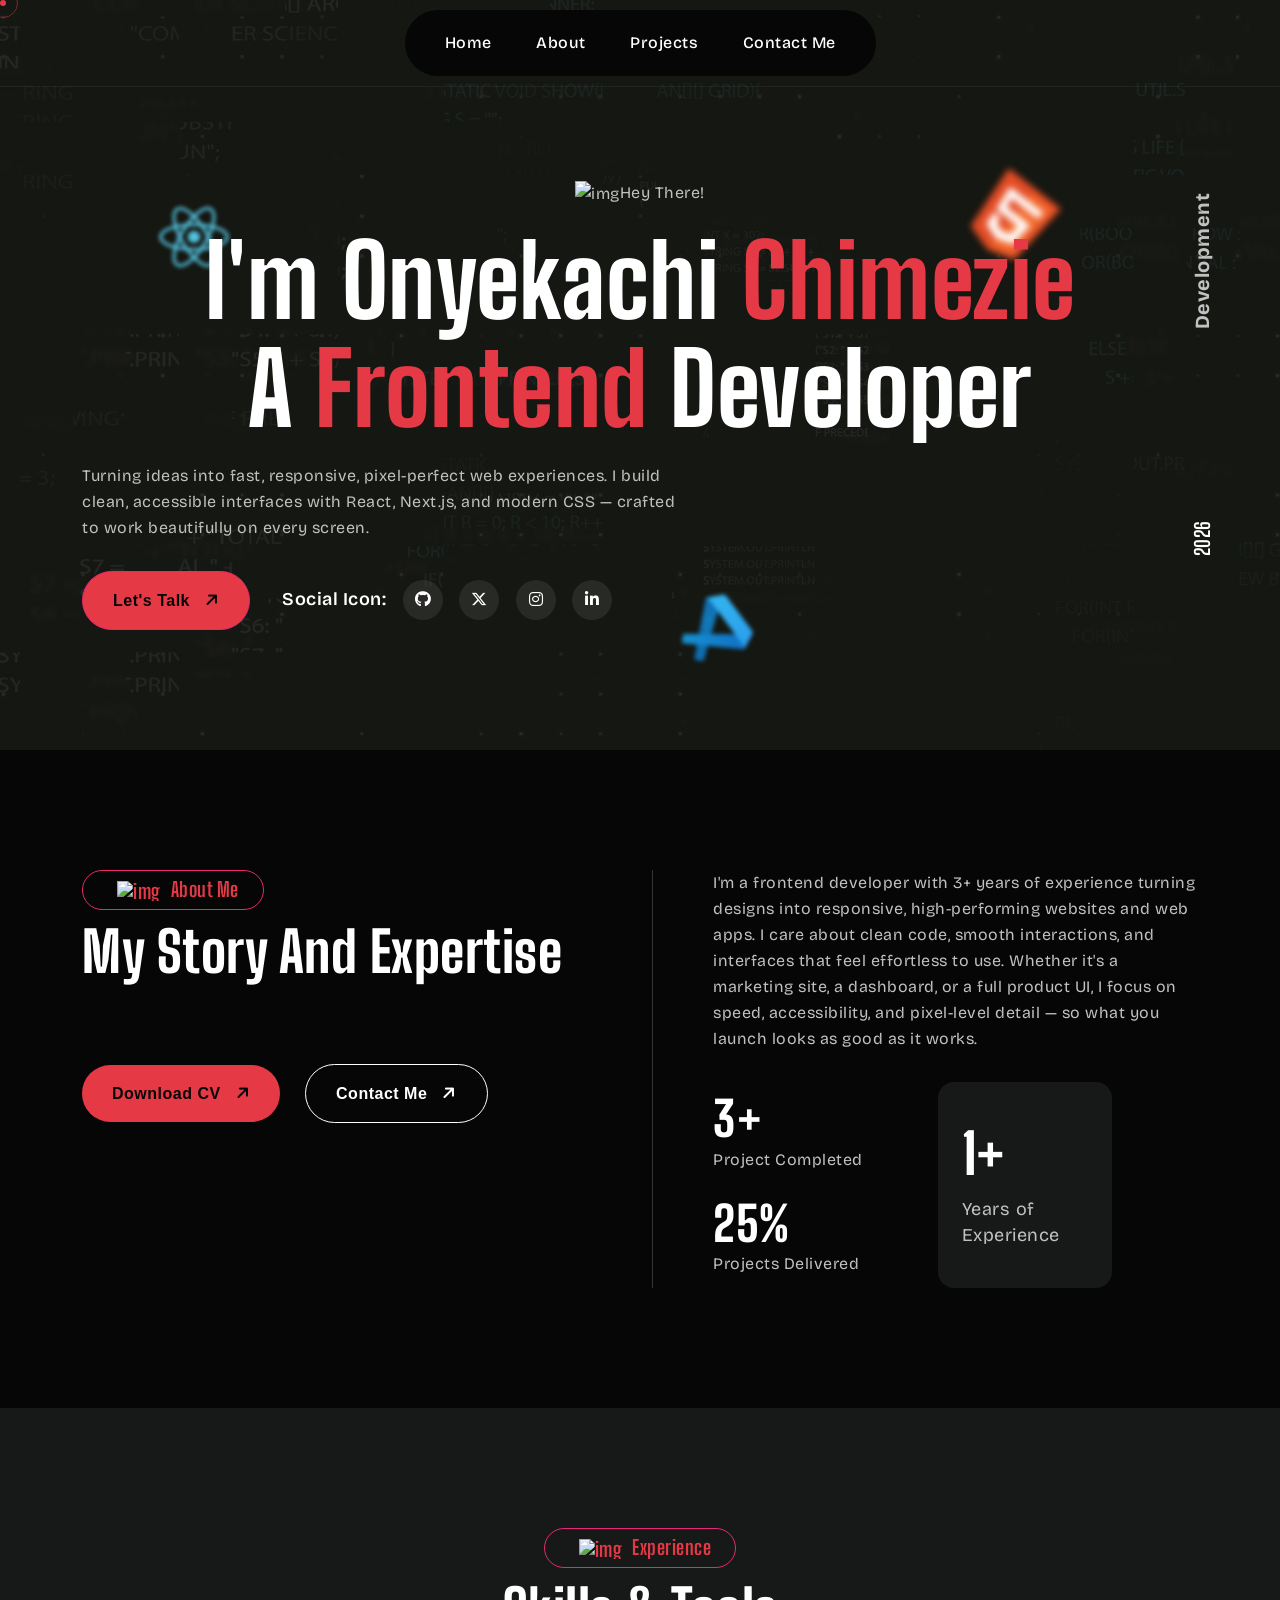
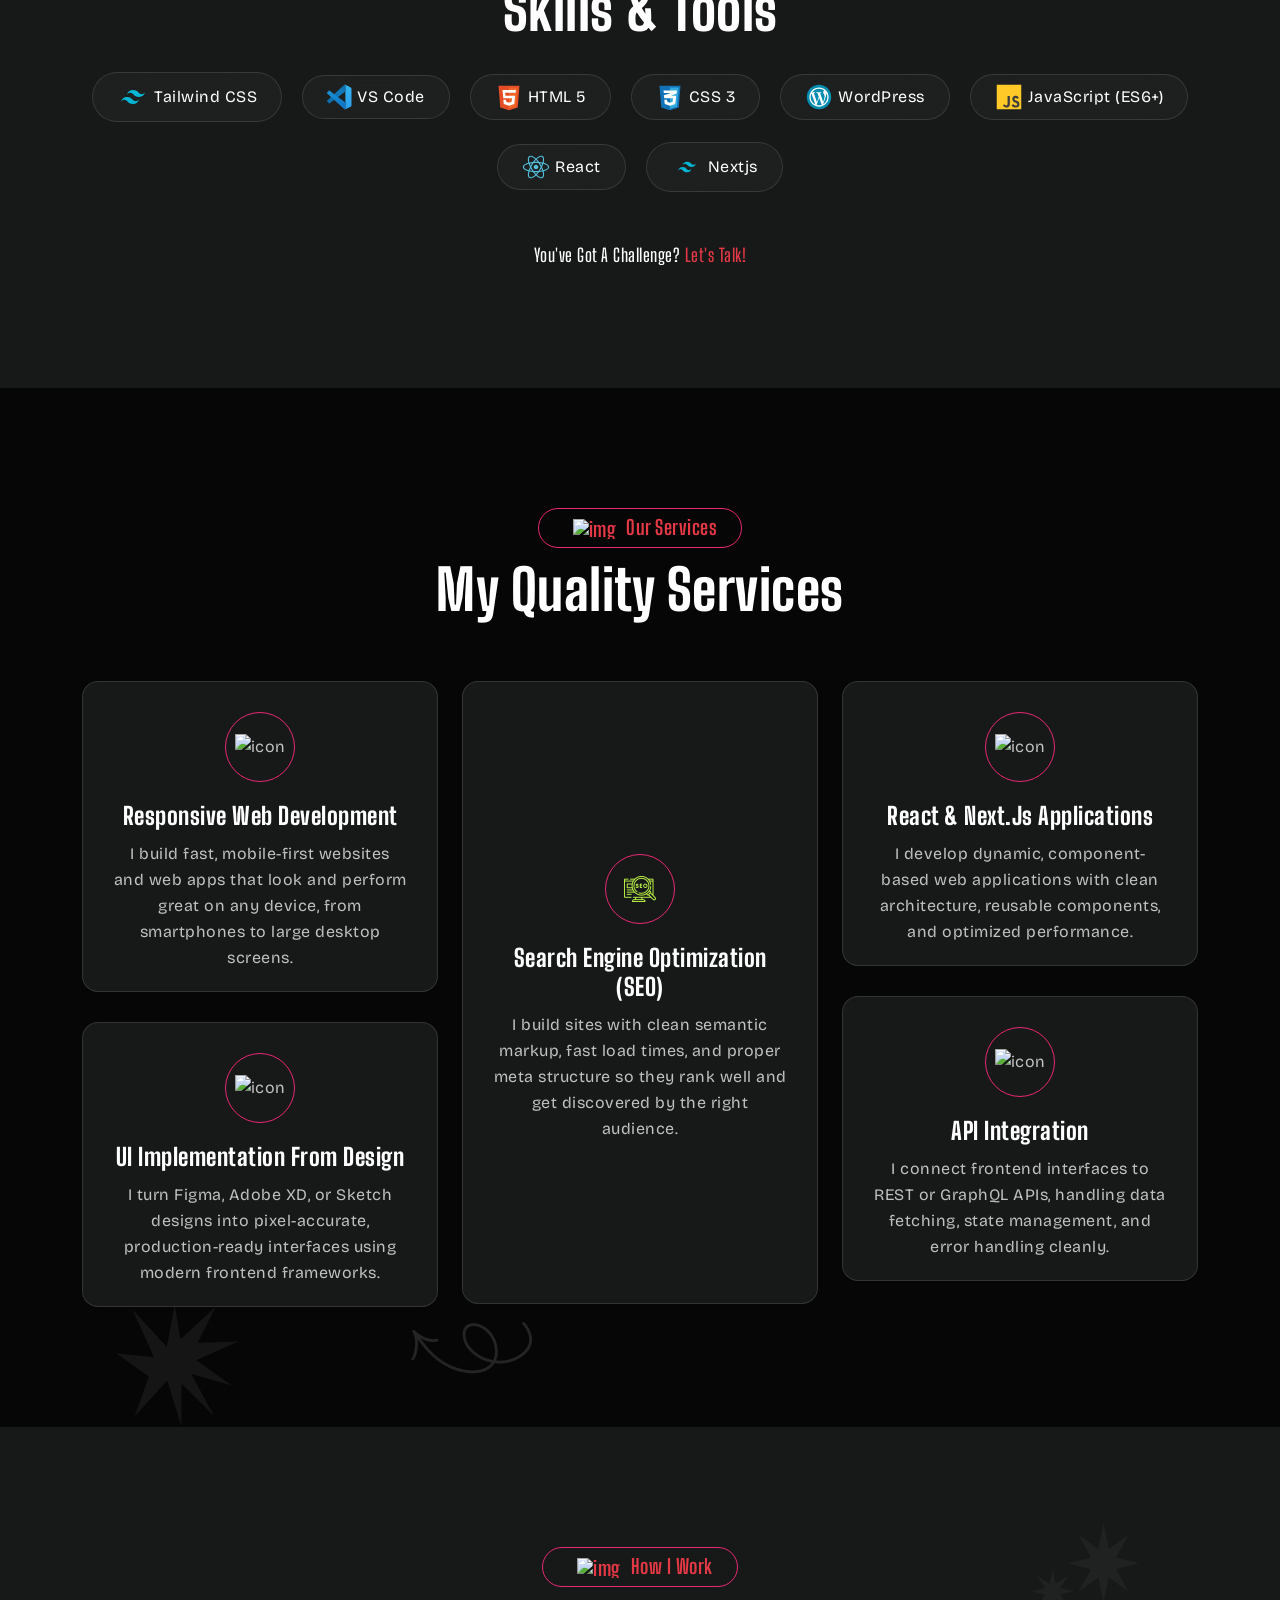
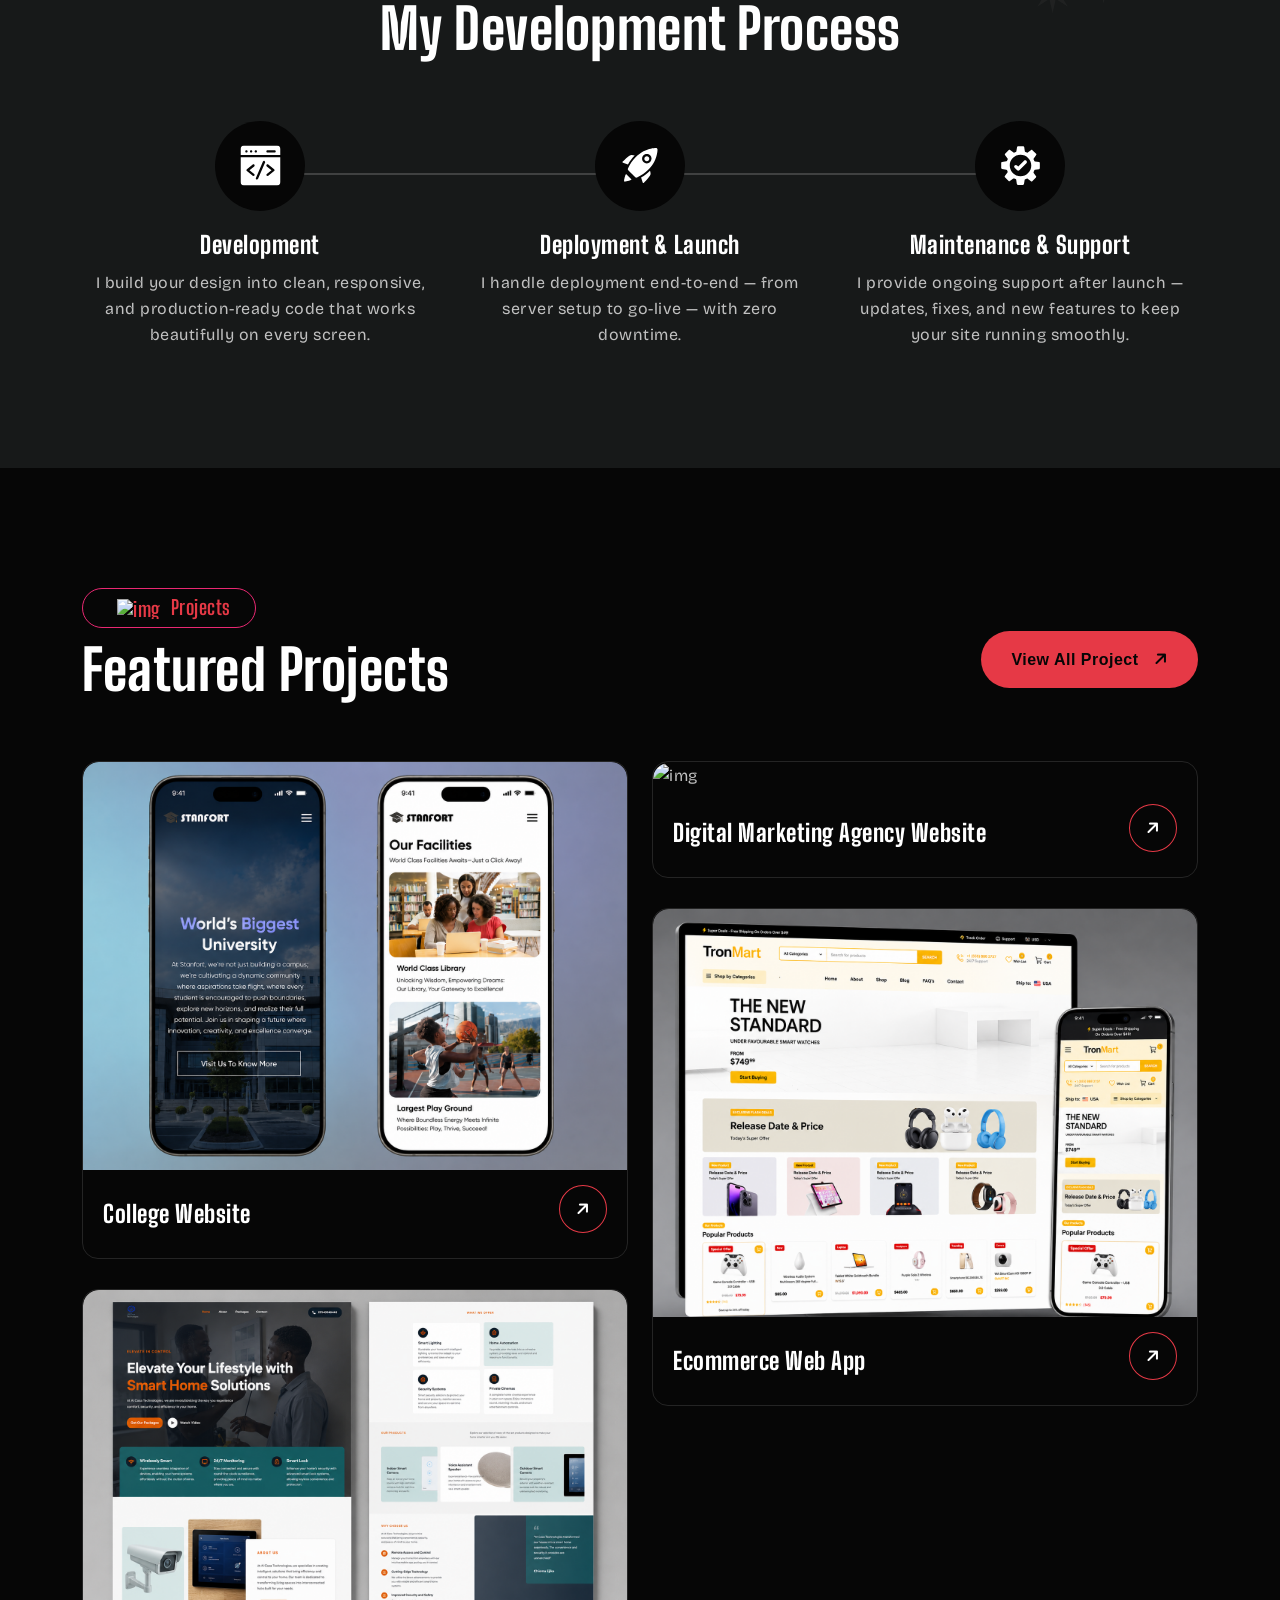
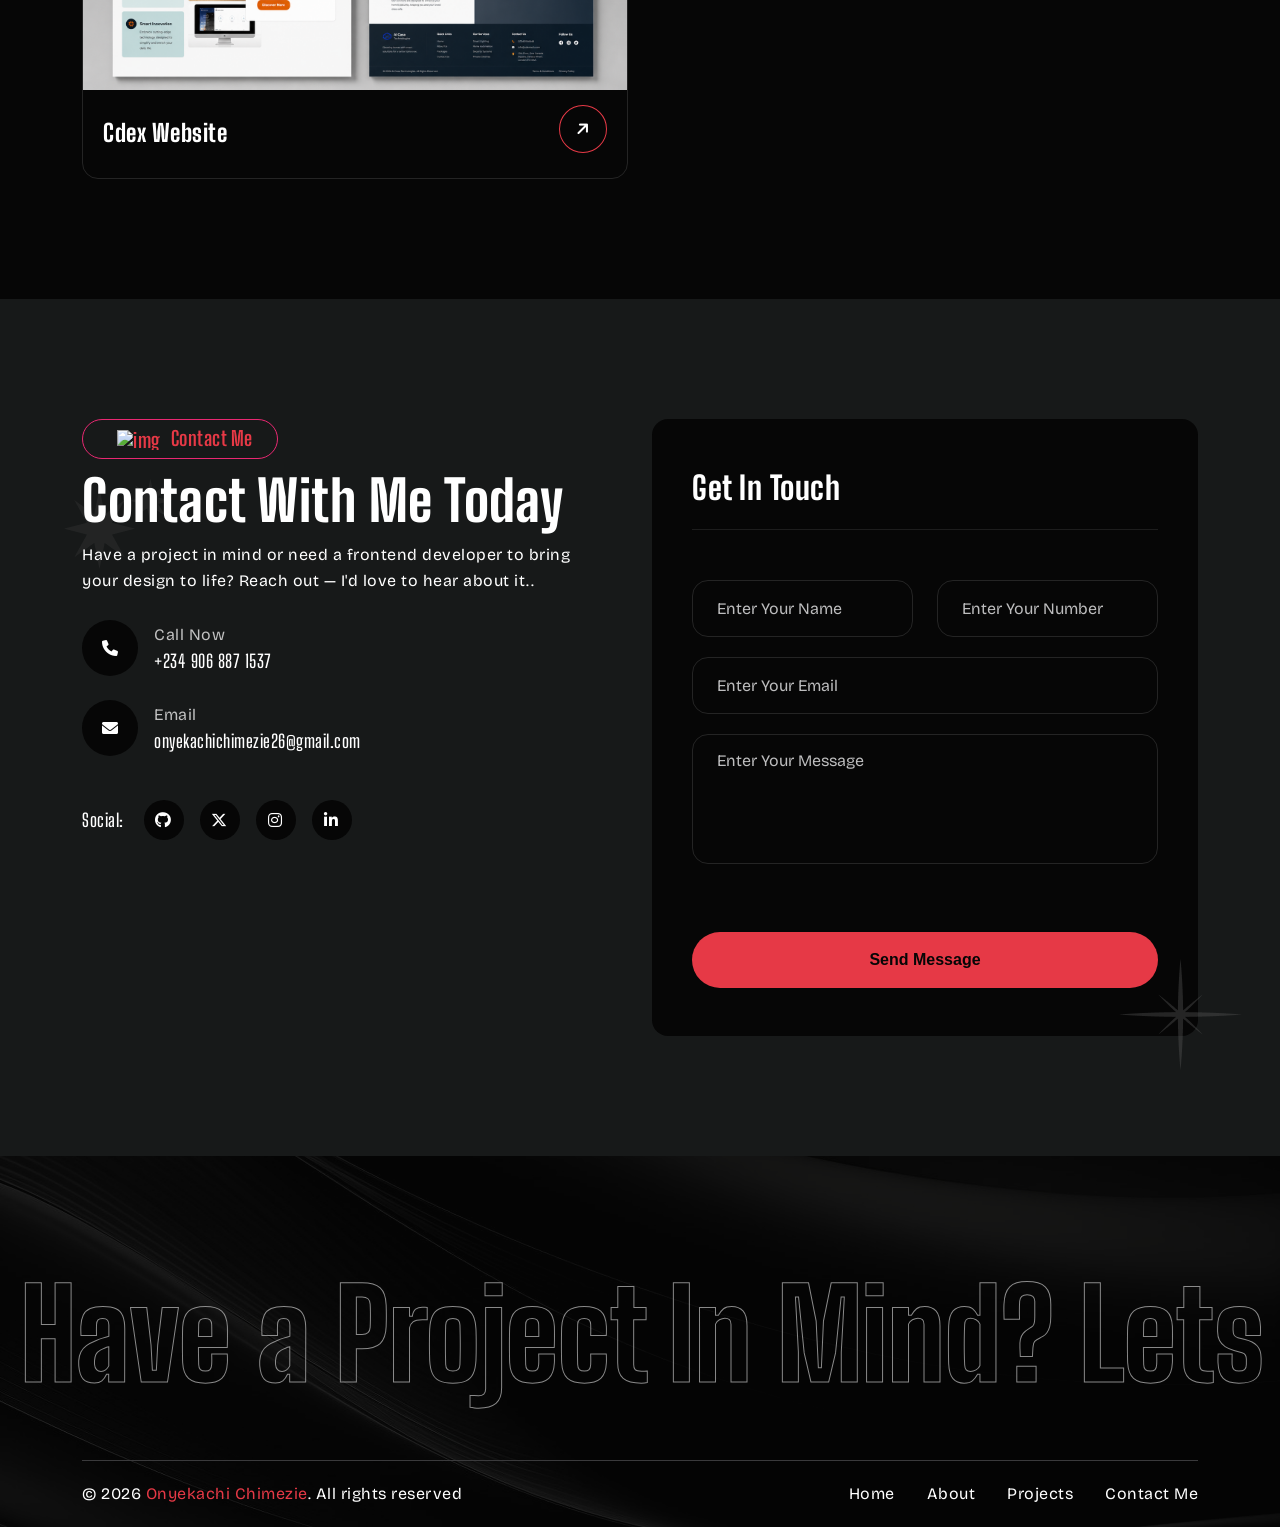
==== commit 54bb485d: "update" ====
--- a/index.html
+++ b/index.html
@@ -300,8 +300,8 @@
                                     <p>Project Completed</p>
                                 </div>
                                 <div class="cr-item mb-0">
-                                    <h2><span class="count">600</span>+</h2>
-                                    <p>Happy Customer</p>
+                                    <h2><span class="count">100</span>%</h2>
+                                    <p>Projects Delivered</p>
                                 </div>
                               </div>
                               <div class="count-box">
@@ -327,11 +327,10 @@
             </div>
             <div class="experience-wrapper-2">
                 <ul class="skill-list">
-                    <li class="wow fadeInUp" data-wow-delay=".3s"><img src="assets/img/icon/9.svg" alt="img"> Tailwind
-                        CSS $ CSS3</li>
+                    <li class="wow fadeInUp" data-wow-delay=".3s"><img src="assets/img/icon/9.svg" alt="img"> Tailwind CSS</li>
                     <li class="wow fadeInUp" data-wow-delay=".6s"><img src="assets/img/icon/10.svg" alt="img"> VS Code</li>
-                    <li class="wow fadeInUp" data-wow-delay=".9s"><img src="assets/img/icon/11.svg" alt="img"> HTML &
-                        CSS</li>
+                    <li class="wow fadeInUp" data-wow-delay=".9s"><img src="assets/img/icon/11.svg" alt="img"> HTML 5</li>
+                    <li class="wow fadeInUp" data-wow-delay=".9s"><img src="assets/img/icon/css3.svg" alt="img"> CSS 3</li>
                     <li class="wow fadeInUp" data-wow-delay=".3s"><img src="assets/img/icon/12.svg" alt="img">
                         WordPress</li>
                     <li class="wow fadeInUp" data-wow-delay=".6s"><img src="assets/img/icon/13.svg" alt="img">
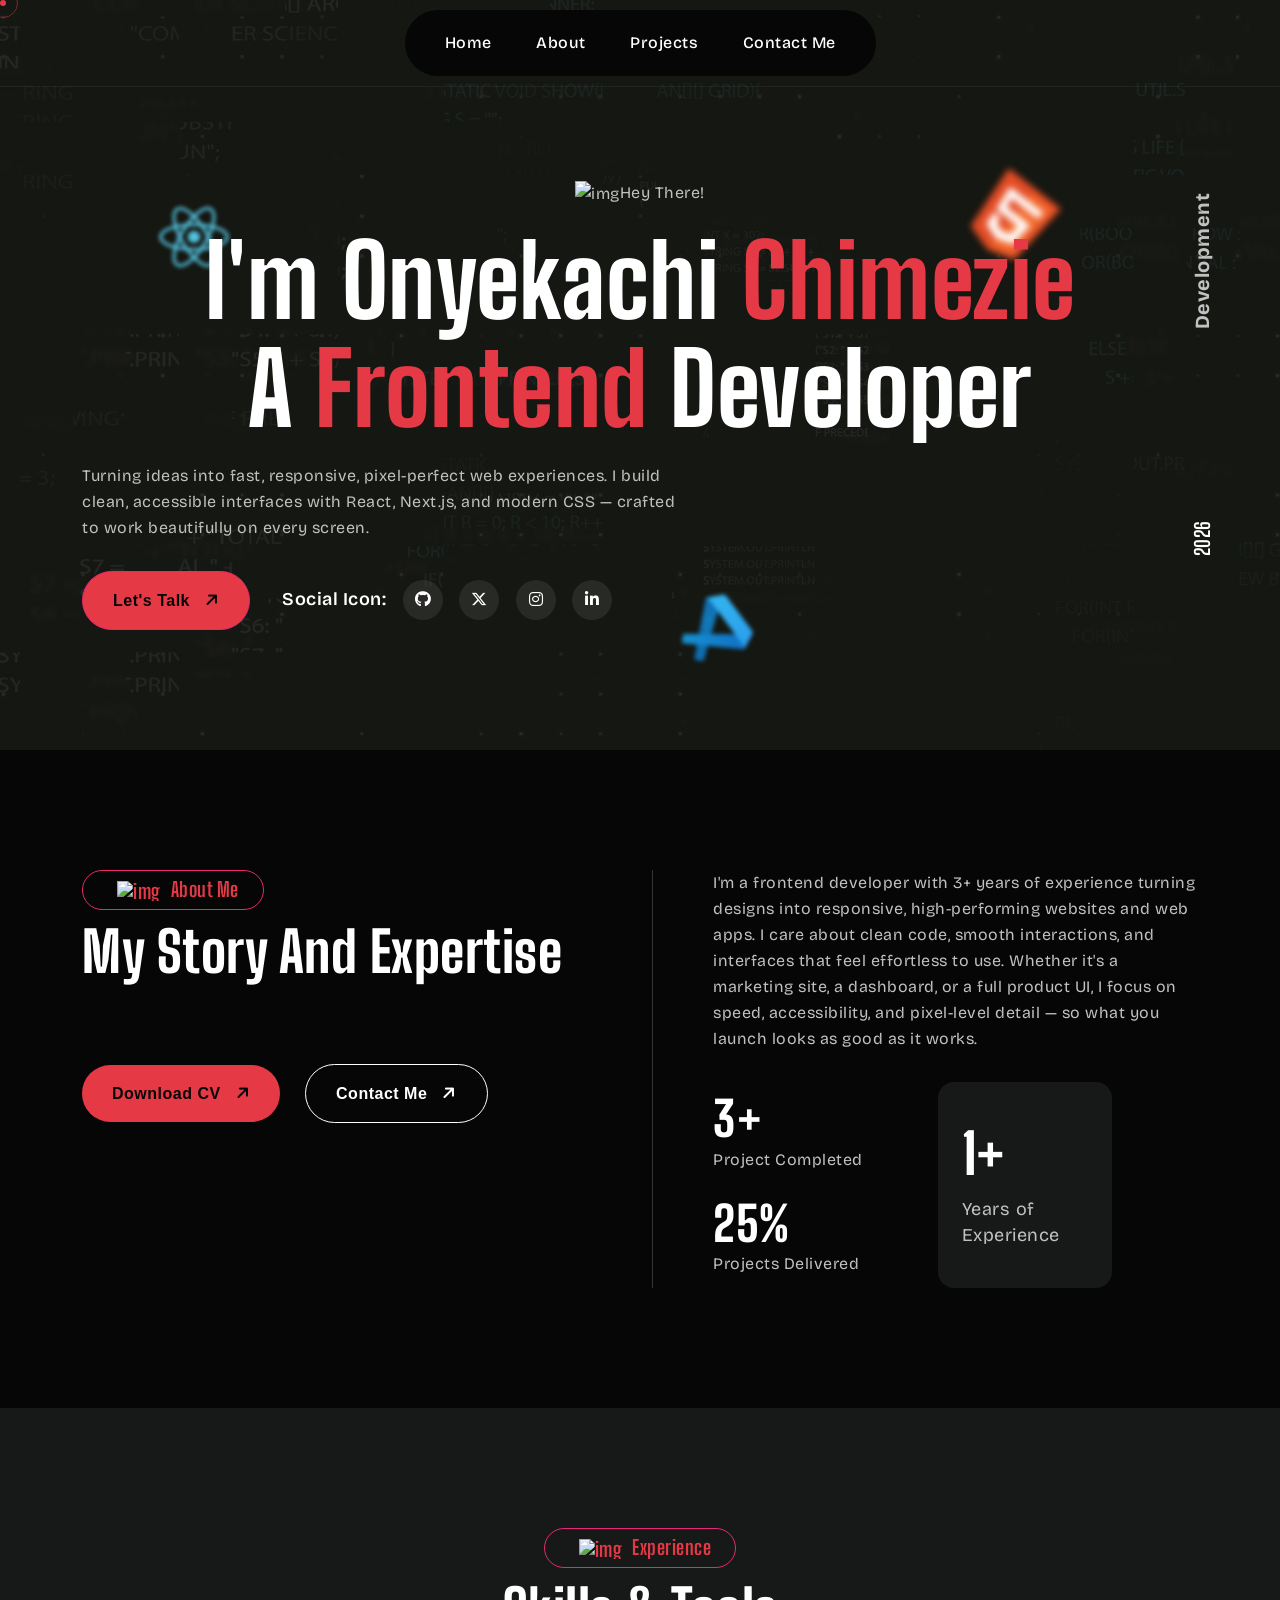
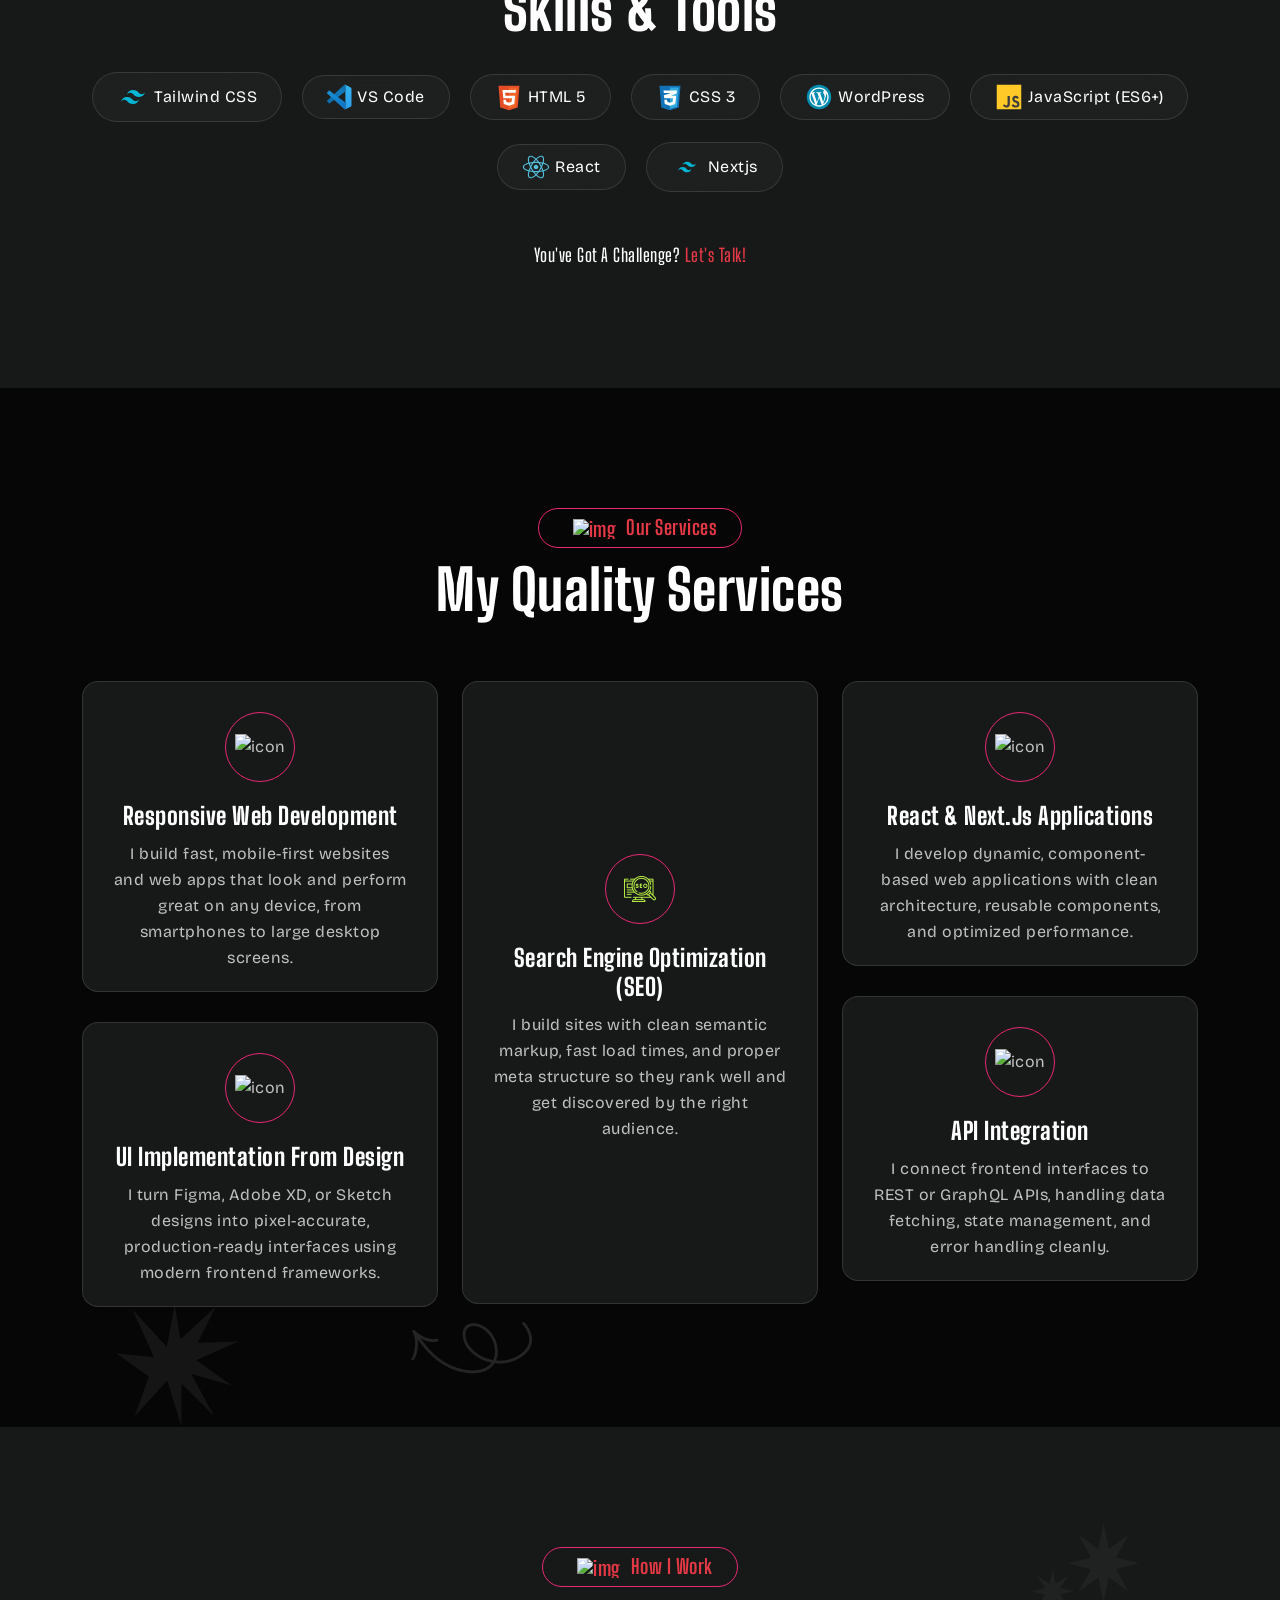
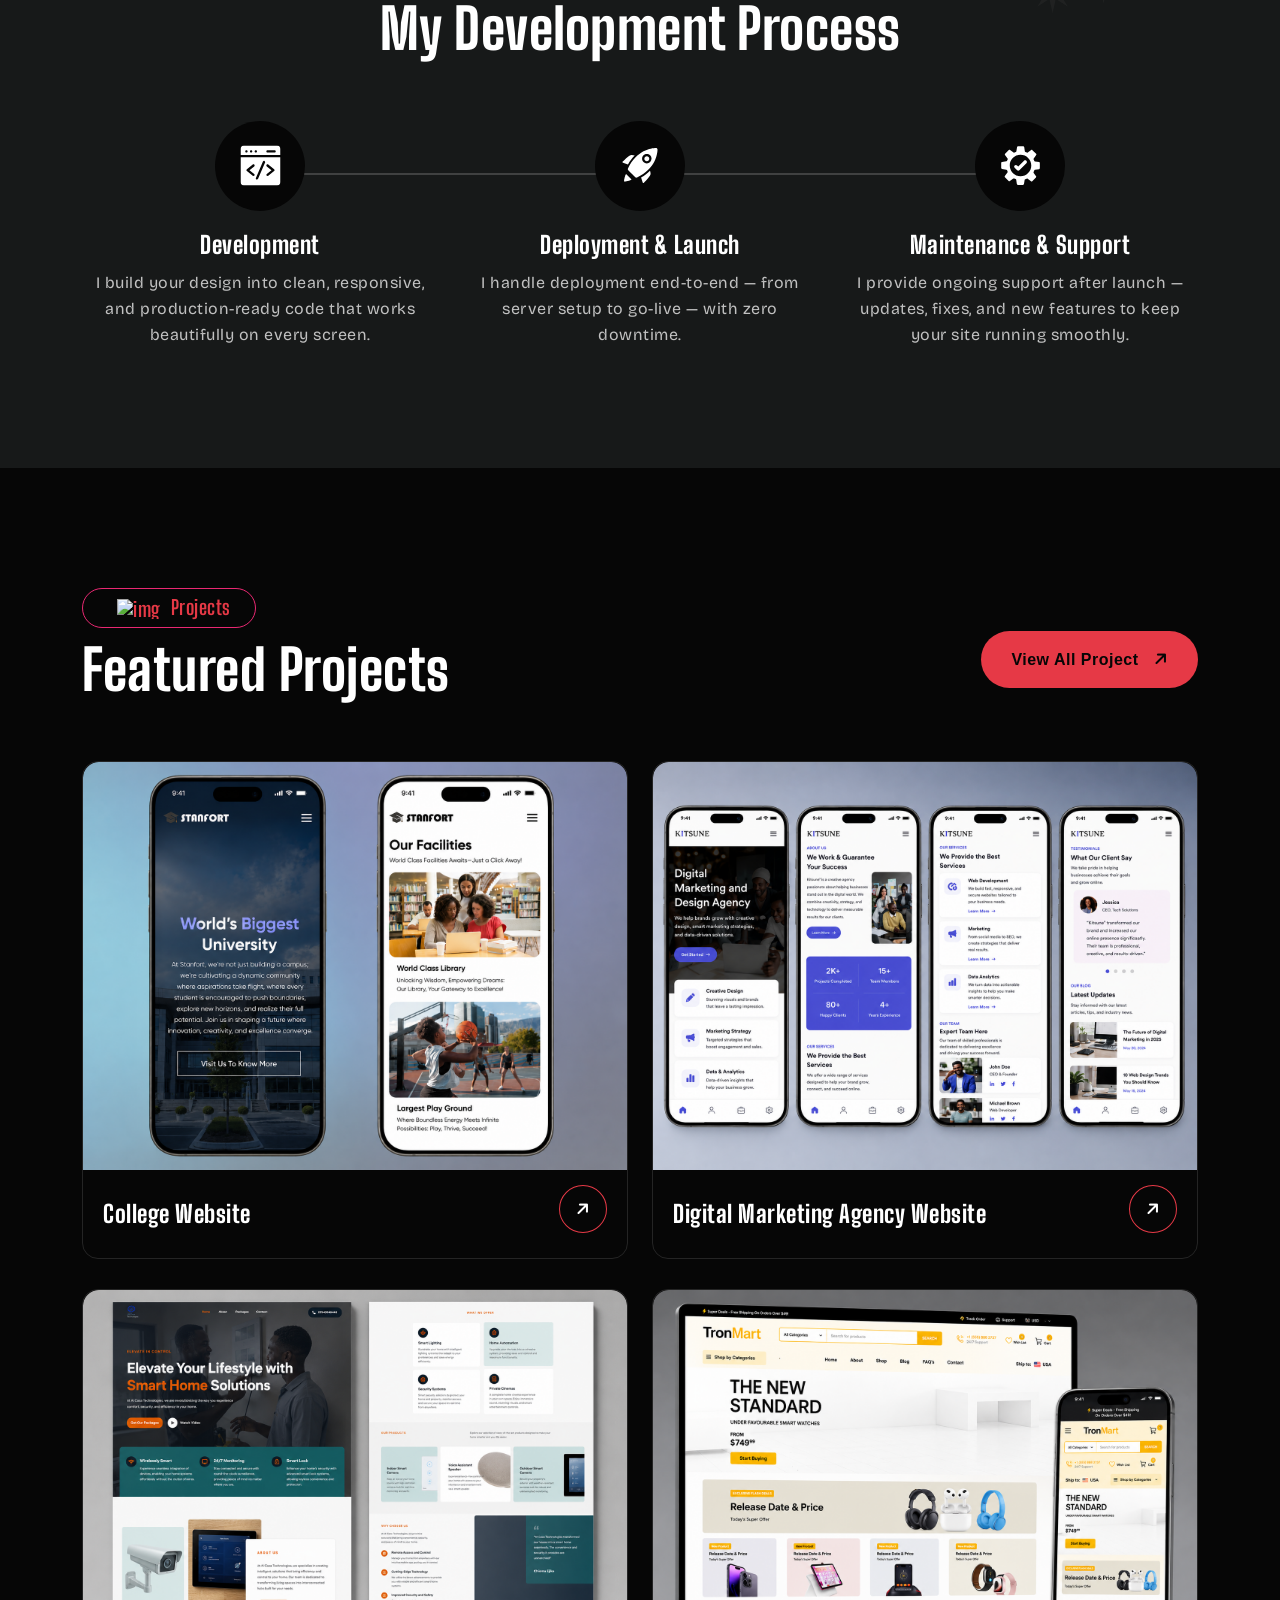
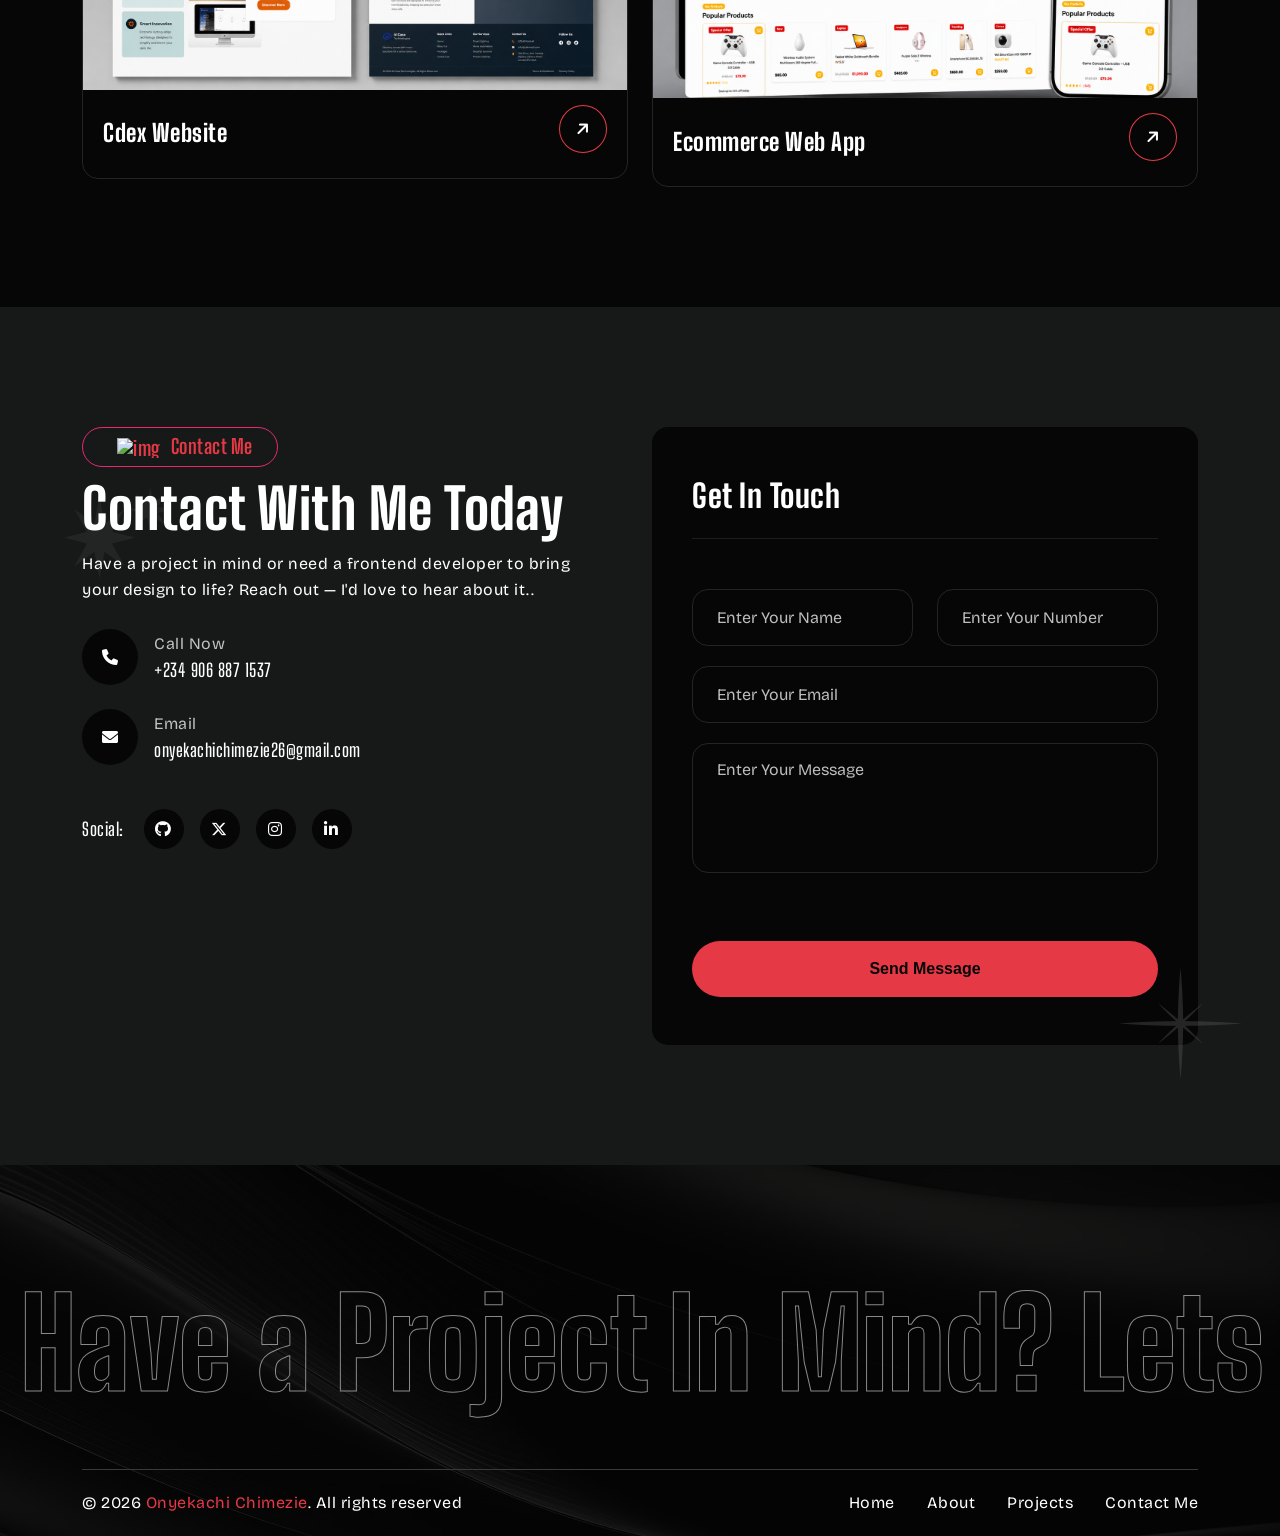
==== commit 1e729d71: "update" ====
--- a/index.html
+++ b/index.html
@@ -530,15 +530,15 @@
                             <div class="col-lg-12 col-md-6">
                                 <div class="project-items-2 wow fadeInUp" data-wow-delay=".9s">
                                     <div class="image">
-                                        <img src="assets/img/project/6.pNg" alt="img">
+                                        <img src="assets/img/project/6.png" alt="img">
                                     </div>
                                     <div class="content">
                                         <div class="text">
-                                            <h4><a href="portfolio-details.html">Digital Marketing Agency Website</a>
+                                            <h4><a href="https://kitsunecode1.github.io/marketingWebsite/portfolio-details.html">Digital Marketing Agency Website</a>
                                             </h4>
                                         </div>
                                         <div class="icon">
-                                            <a href="portfolio-details.html"> <i
+                                            <a href="https://kitsunecode1.github.io/marketingWebsite/"> <i
                                                     class="fa-solid fa-arrow-right"></i></a>
                                         </div>
                                     </div>
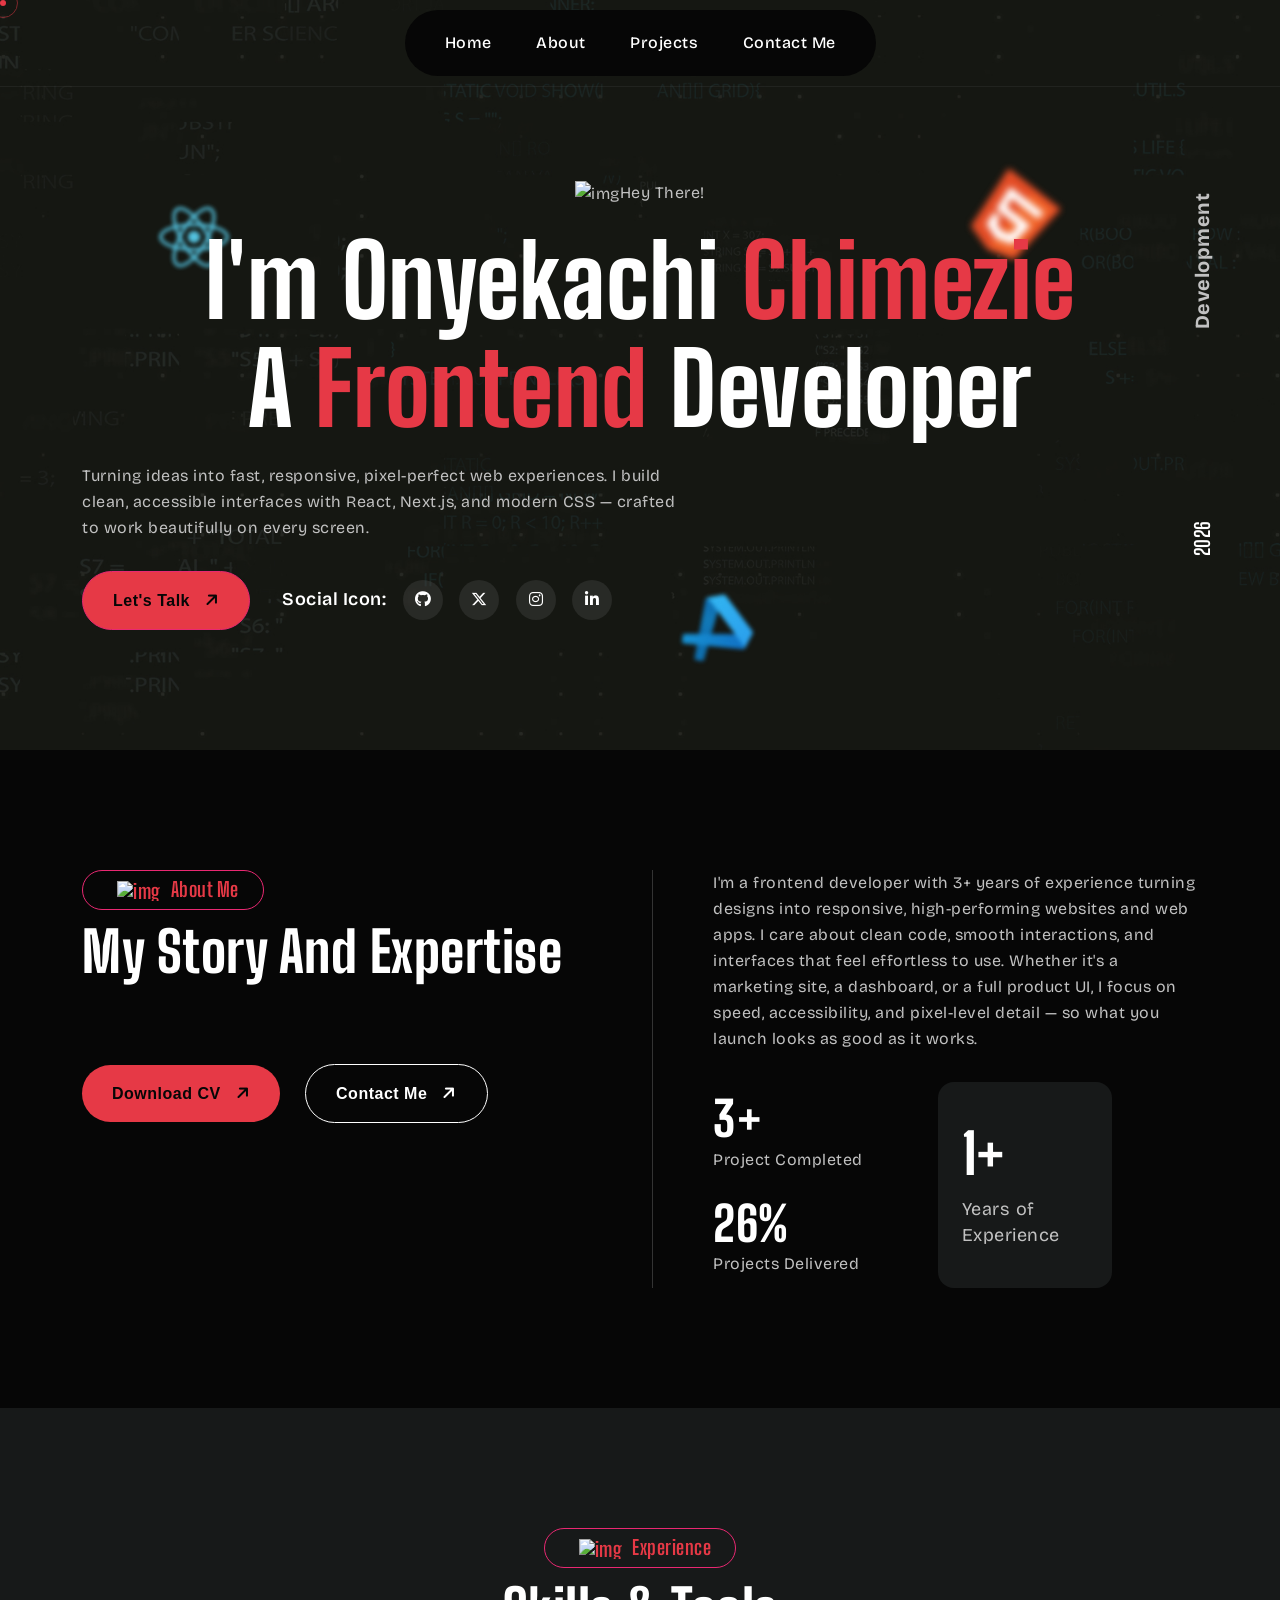
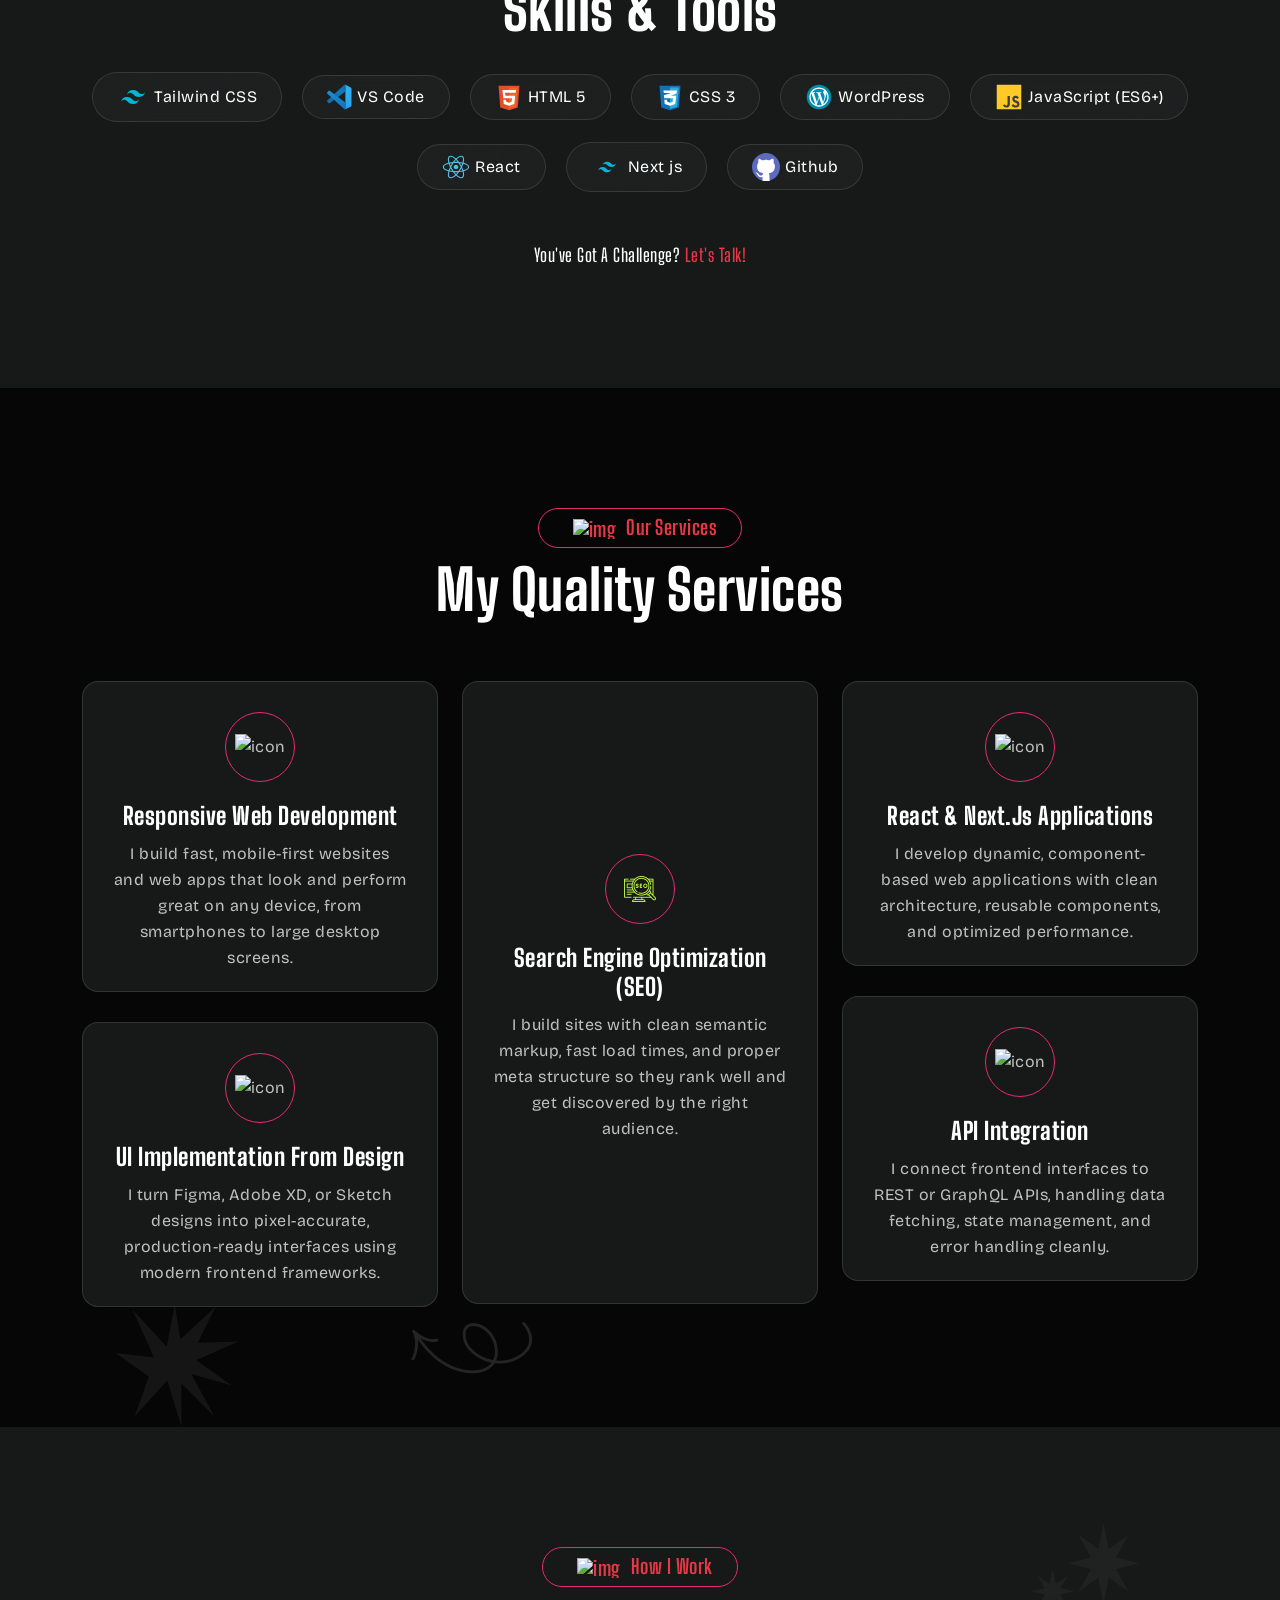
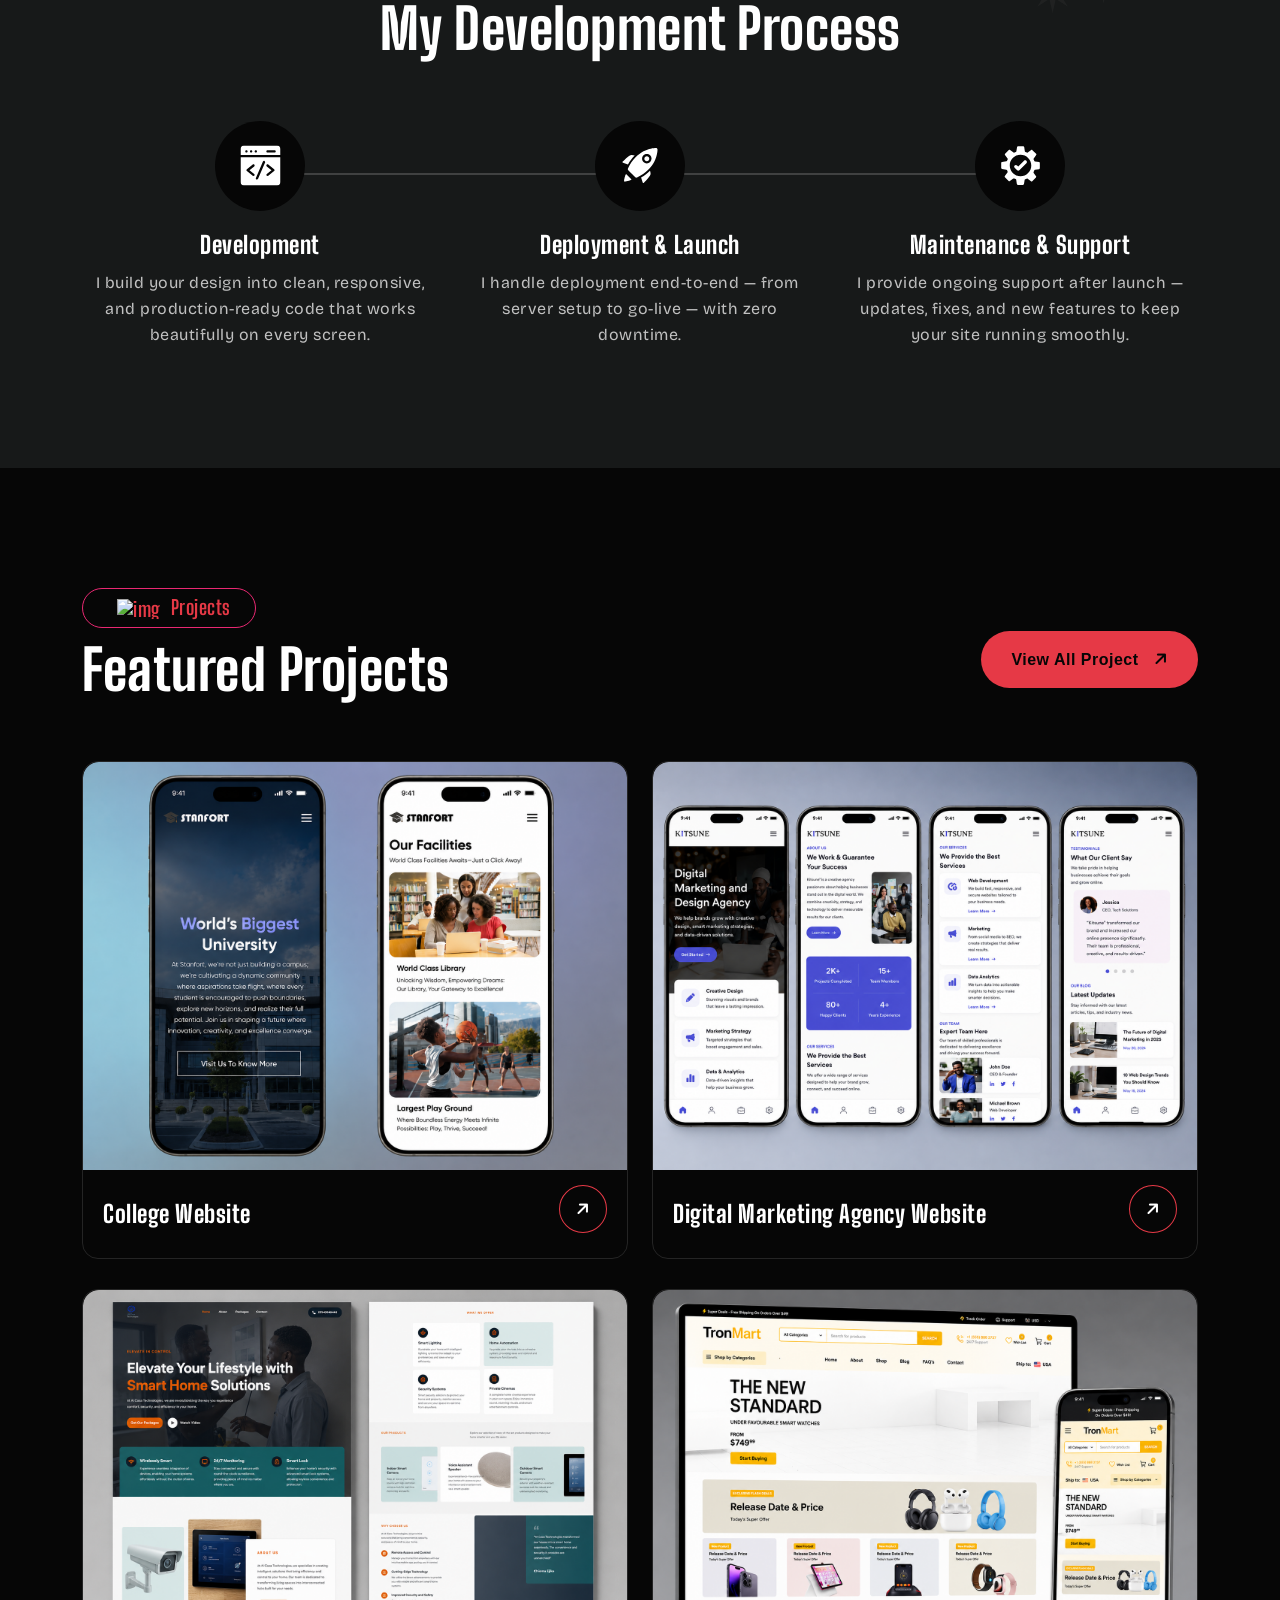
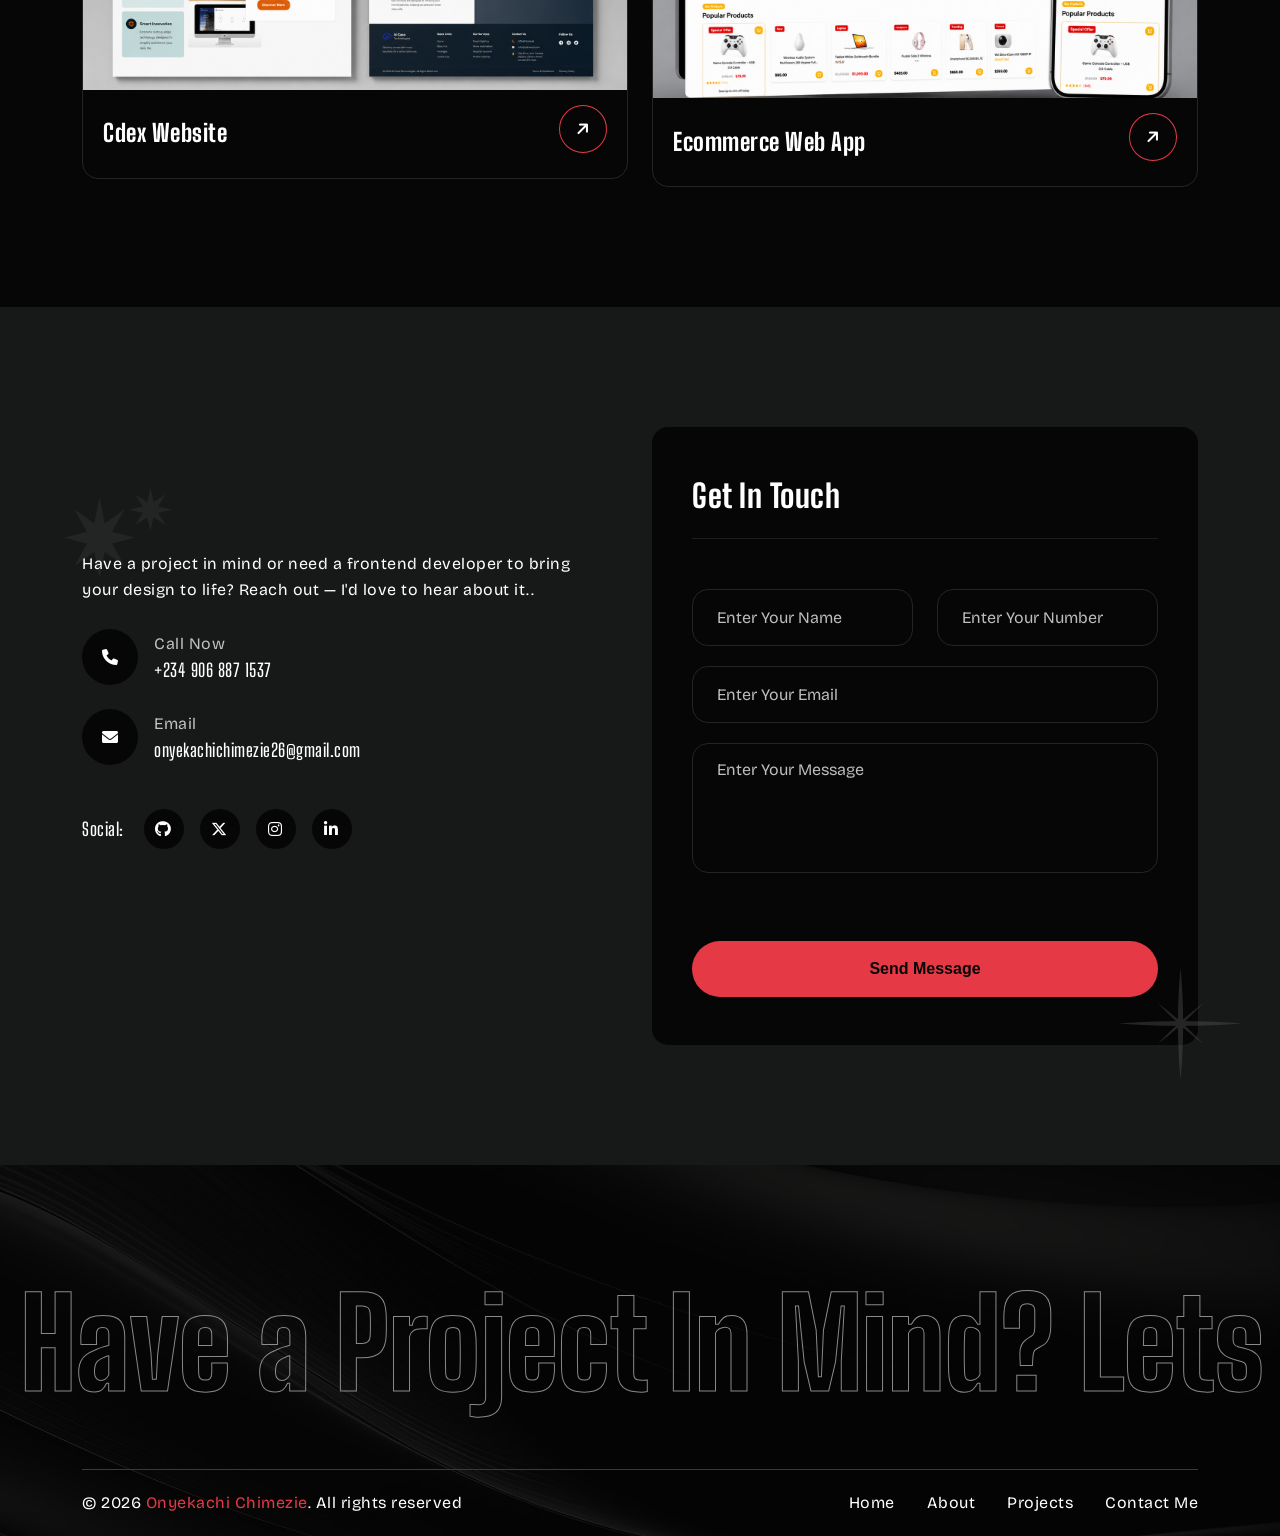
==== commit b6a24e10: "update" ====
--- a/index.html
+++ b/index.html
@@ -11,8 +11,6 @@
     <link rel="stylesheet" href="https://cdnjs.cloudflare.com/ajax/libs/font-awesome/6.5.1/css/all.min.css">
     <!-- ======== Page title ============ -->
     <title>Onyekachi Chimezie - Frontend Developer</title>
-    <!--<< Favcion >>-->
-    <link rel="shortcut icon" href="assets/img/favicon.svg">
     <!--<< Bootstrap min.css >>-->
     <link rel="stylesheet" href="assets/css/bootstrap.min.css">
     <!--<< All Min Css >>-->
@@ -337,8 +335,8 @@
                         JavaScript (ES6+)</li>
                     <li class="wow fadeInUp" data-wow-delay=".9s"><img src="assets/img/icon/15.svg" alt="img"> React
                     </li>
-                    <li class="wow fadeInUp" data-wow-delay=".3s"><img src="assets/img/icon/20.svg" alt="img"> Nextjs
-                    </li>
+                    <li class="wow fadeInUp" data-wow-delay=".3s"><img src="assets/img/icon/20.svg" alt="img"> Next js</li>
+                    <li class="wow fadeInUp" data-wow-delay=".3s"><img src="assets/img/icon/github.svg" alt="img"> Github</li>
                 </ul>
                 <h6 class="mb-5 wow fadeInUp" data-wow-delay=".3s">You've got a Challenge?<a href="#contact"
                         class="link-btn"> Let's talk!</a></h6>
@@ -497,10 +495,10 @@
                                     </div>
                                     <div class="content">
                                         <div class="text">
-                                            <h4><a href="https://kitsunecode1.github.io/collegeWebsite/">College Website</a></h4>
+                                            <h4><a target="_blank" href="https://kitsunecode1.github.io/collegeWebsite/">College Website</a></h4>
                                         </div>
                                         <div class="icon">
-                                            <a href="https://kitsunecode1.github.io/collegeWebsite/">
+                                            <a target="_blank" href="https://kitsunecode1.github.io/collegeWebsite/">
                                                 <i class="fa-solid fa-arrow-right"></i>
                                             </a>
                                         </div>
@@ -514,10 +512,10 @@
                                     </div>
                                     <div class="content">
                                         <div class="text">
-                                            <h4><a href="https://www.cdextech.com/">Cdex Website</a></h4>
+                                            <h4><a target="_blank" href="https://www.cdextech.com/">Cdex Website</a></h4>
                                         </div>
                                         <div class="icon">
-                                            <a href="https://www.cdextech.com/"> <i
+                                            <a target="_blank" href="https://www.cdextech.com/"> <i
                                                     class="fa-solid fa-arrow-right"></i></a>
                                         </div>
                                     </div>
@@ -534,11 +532,11 @@
                                     </div>
                                     <div class="content">
                                         <div class="text">
-                                            <h4><a href="https://kitsunecode1.github.io/marketingWebsite/portfolio-details.html">Digital Marketing Agency Website</a>
+                                            <h4><a target="_blank" href="https://kitsunecode1.github.io/marketingWebsite/portfolio-details.html">Digital Marketing Agency Website</a>
                                             </h4>
                                         </div>
                                         <div class="icon">
-                                            <a href="https://kitsunecode1.github.io/marketingWebsite/"> <i
+                                            <a target="_blank" href="https://kitsunecode1.github.io/marketingWebsite/"> <i
                                                     class="fa-solid fa-arrow-right"></i></a>
                                         </div>
                                     </div>
@@ -551,10 +549,10 @@
                                     </div>
                                     <div class="content">
                                         <div class="text">
-                                            <h4><a href="https://kitsunecode1.github.io/shopping-site/">Ecommerce Web App</a></h4>
+                                            <h4><a target="_blank" href="https://kitsunecode1.github.io/shopping-site/">Ecommerce Web App</a></h4>
                                         </div>
                                         <div class="icon">
-                                            <a href="https://kitsunecode1.github.io/shopping-site/">
+                                            <a target="_blank" href="https://kitsunecode1.github.io/shopping-site/">
                                                 <i class="fa-solid fa-arrow-right"></i>
                                             </a>
                                         </div>
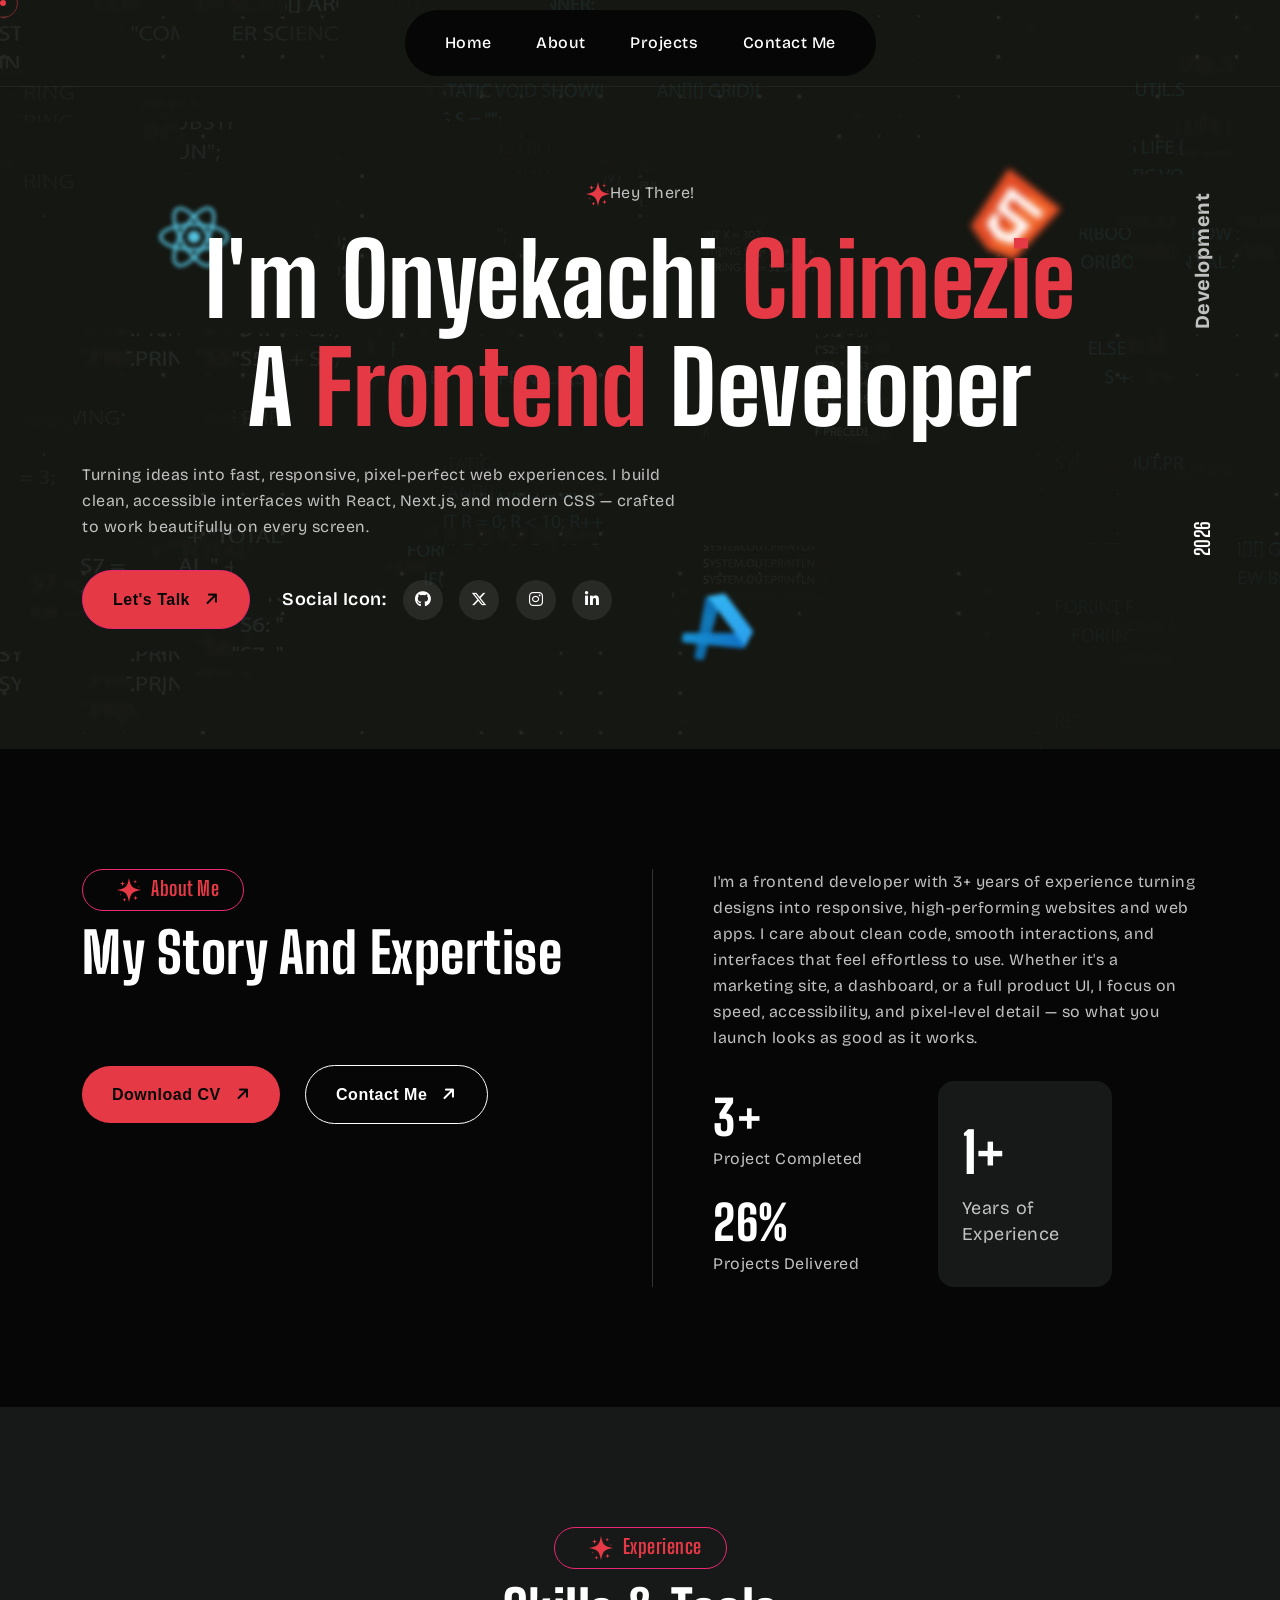
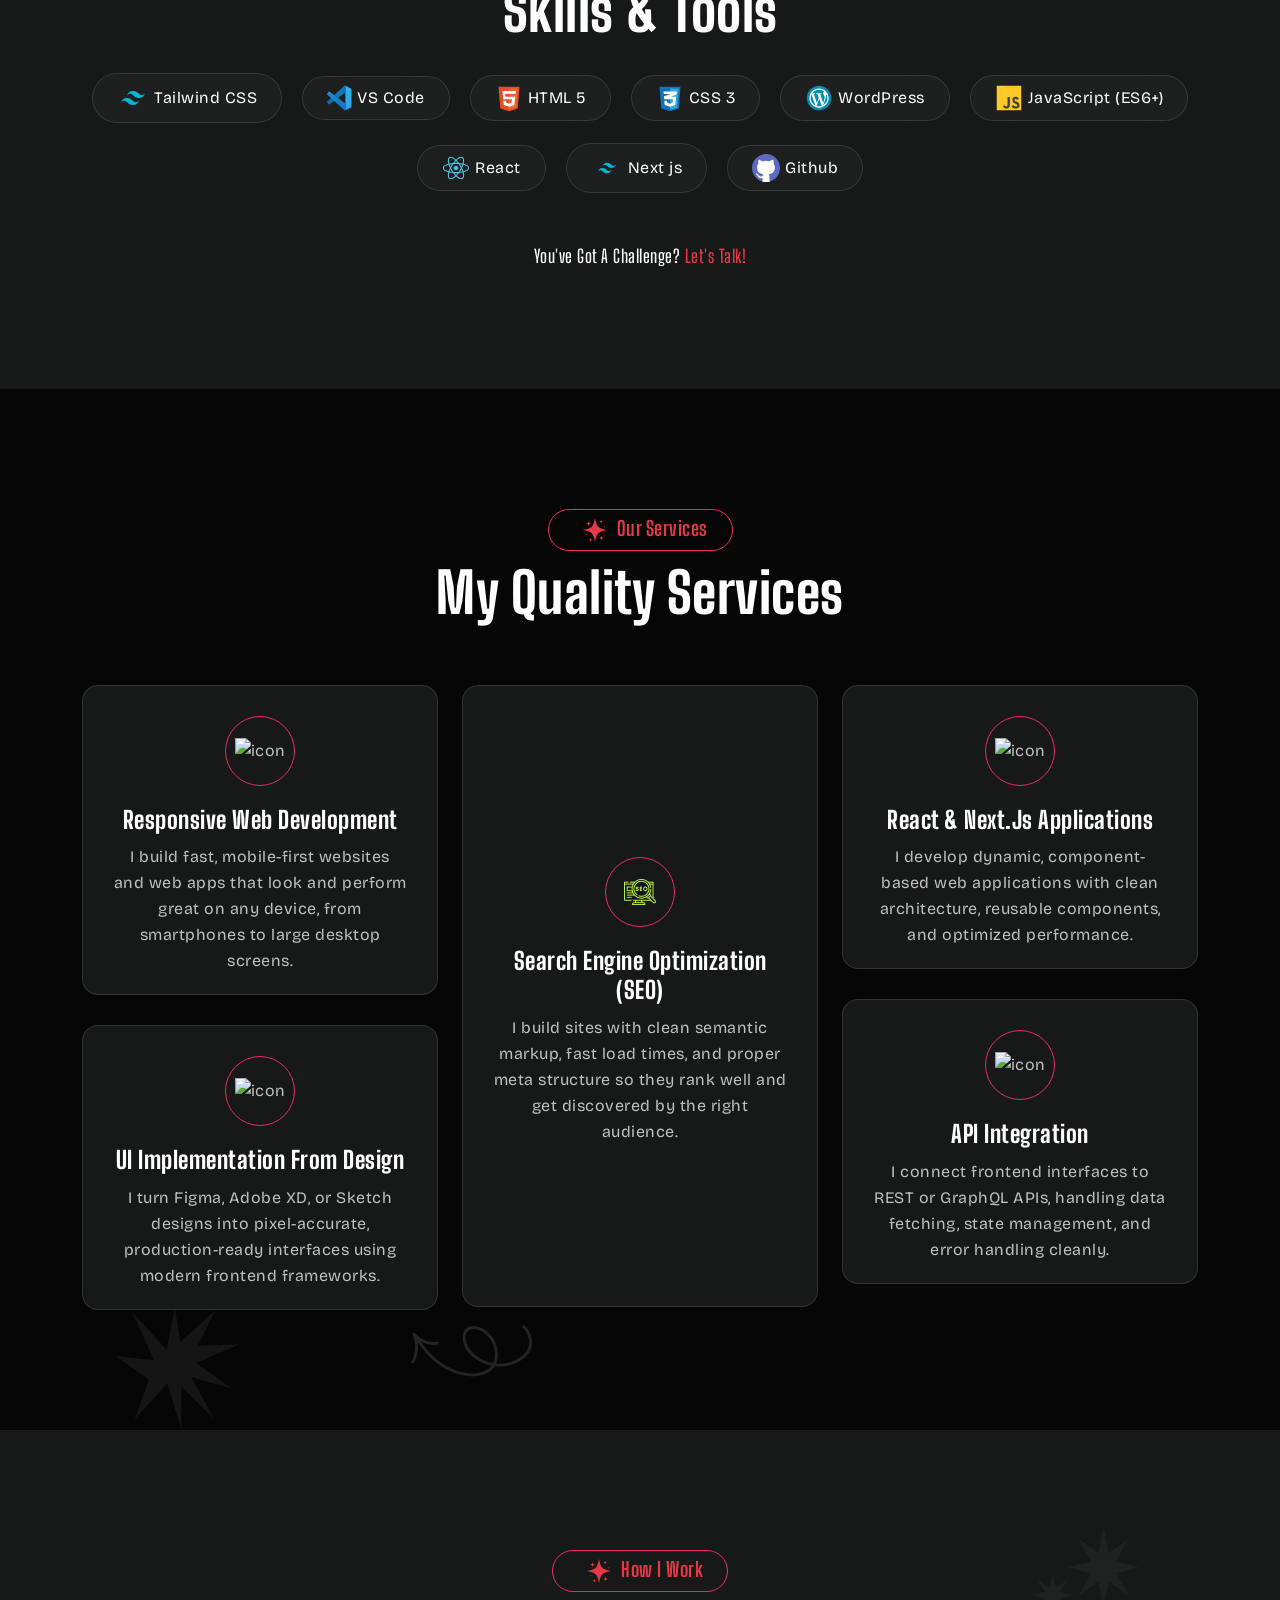
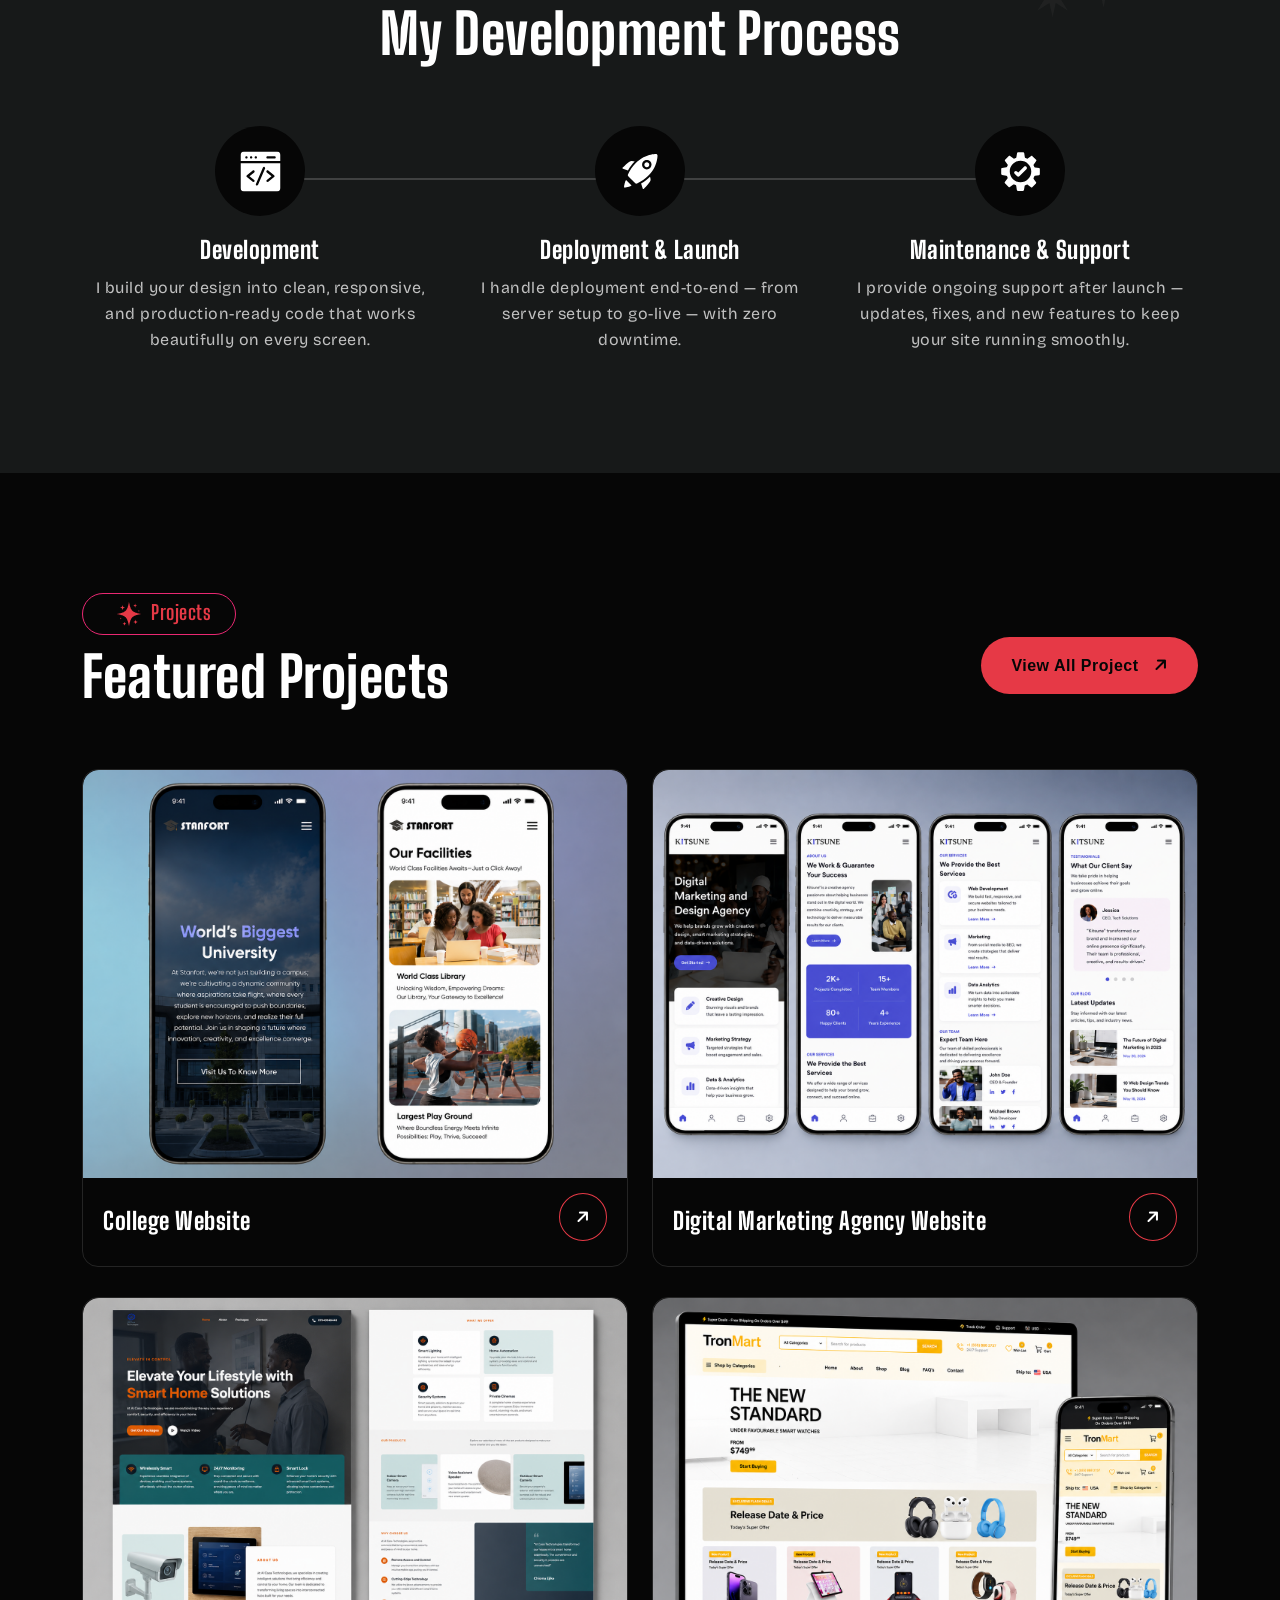
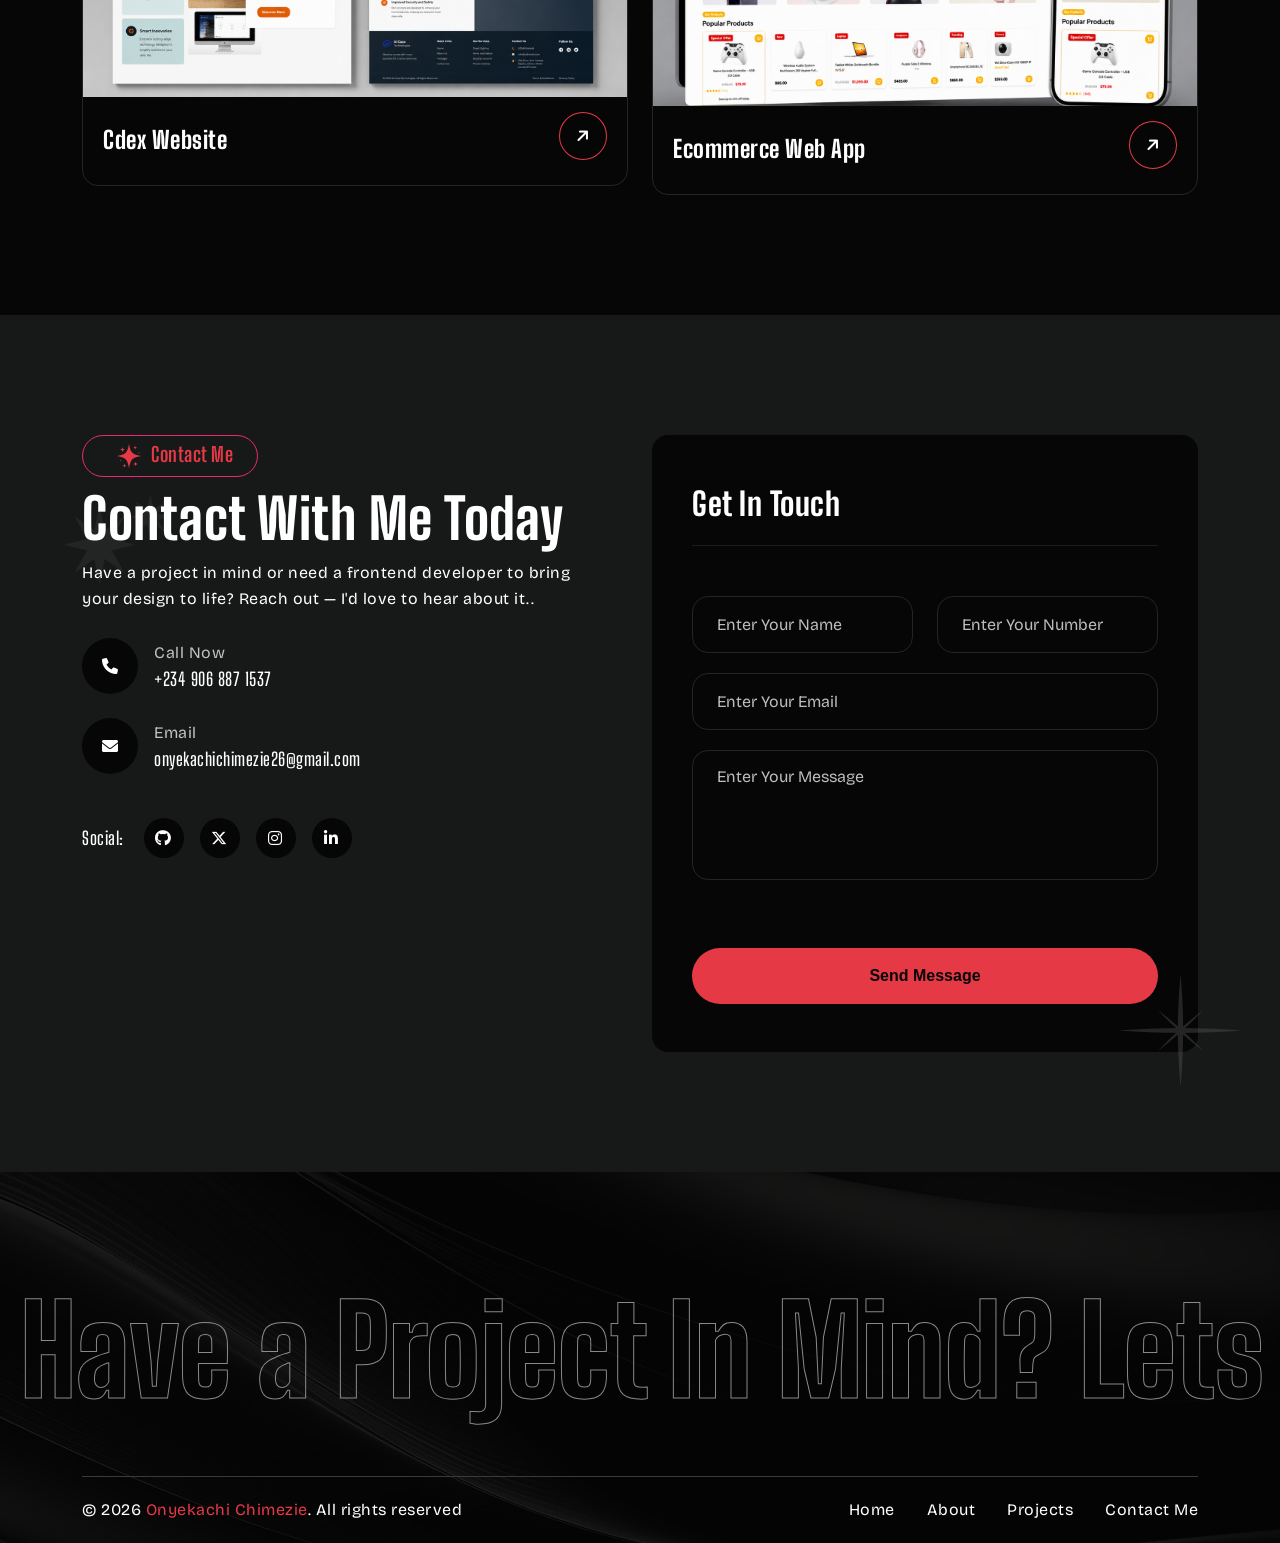
==== commit 970e0c56: "update" ====
--- a/index.html
+++ b/index.html
@@ -38,35 +38,6 @@
         <div class="animation-preloader">
             <div class="spinner">
             </div>
-            <div class="txt-loading">
-                <span data-text-preloader="M" class="letters-loading">
-                    M
-                </span>
-                <span data-text-preloader="I" class="letters-loading">
-                    I
-                </span>
-                <span data-text-preloader="N" class="letters-loading">
-                    N
-                </span>
-                 <span data-text-preloader="I" class="letters-loading">
-                    I
-                </span>
-                 <span data-text-preloader="F" class="letters-loading">
-                    F
-                </span>
-                <span data-text-preloader="O" class="letters-loading">
-                    O
-                </span>
-                 <span data-text-preloader="L" class="letters-loading">
-                    L
-                </span>
-                <span data-text-preloader="I" class="letters-loading">
-                    I
-                </span>
-                <span data-text-preloader="O" class="letters-loading">
-                    O
-                </span>
-            </div>
             <p class="text-center">Loading</p>
         </div>
         <div class="loader">
@@ -276,7 +247,7 @@
                                 <h2 class="wow fadeInUp" data-wow-delay=".2s">My Story and Expertise</h2>
                             </div>
                             <div class="about-button wow fadeInUp" data-wow-delay=".3s">
-                                <a href="about.html" class="theme-btn">Download CV
+                                <a href="assets/Onyekachi_Chimezie_Resume.pdf" class="theme-btn">Download CV
                                     <i class="fa-solid fa-arrow-right"></i>
                                 </a>
                                 <a href="#contact" class="theme-btn style-2"
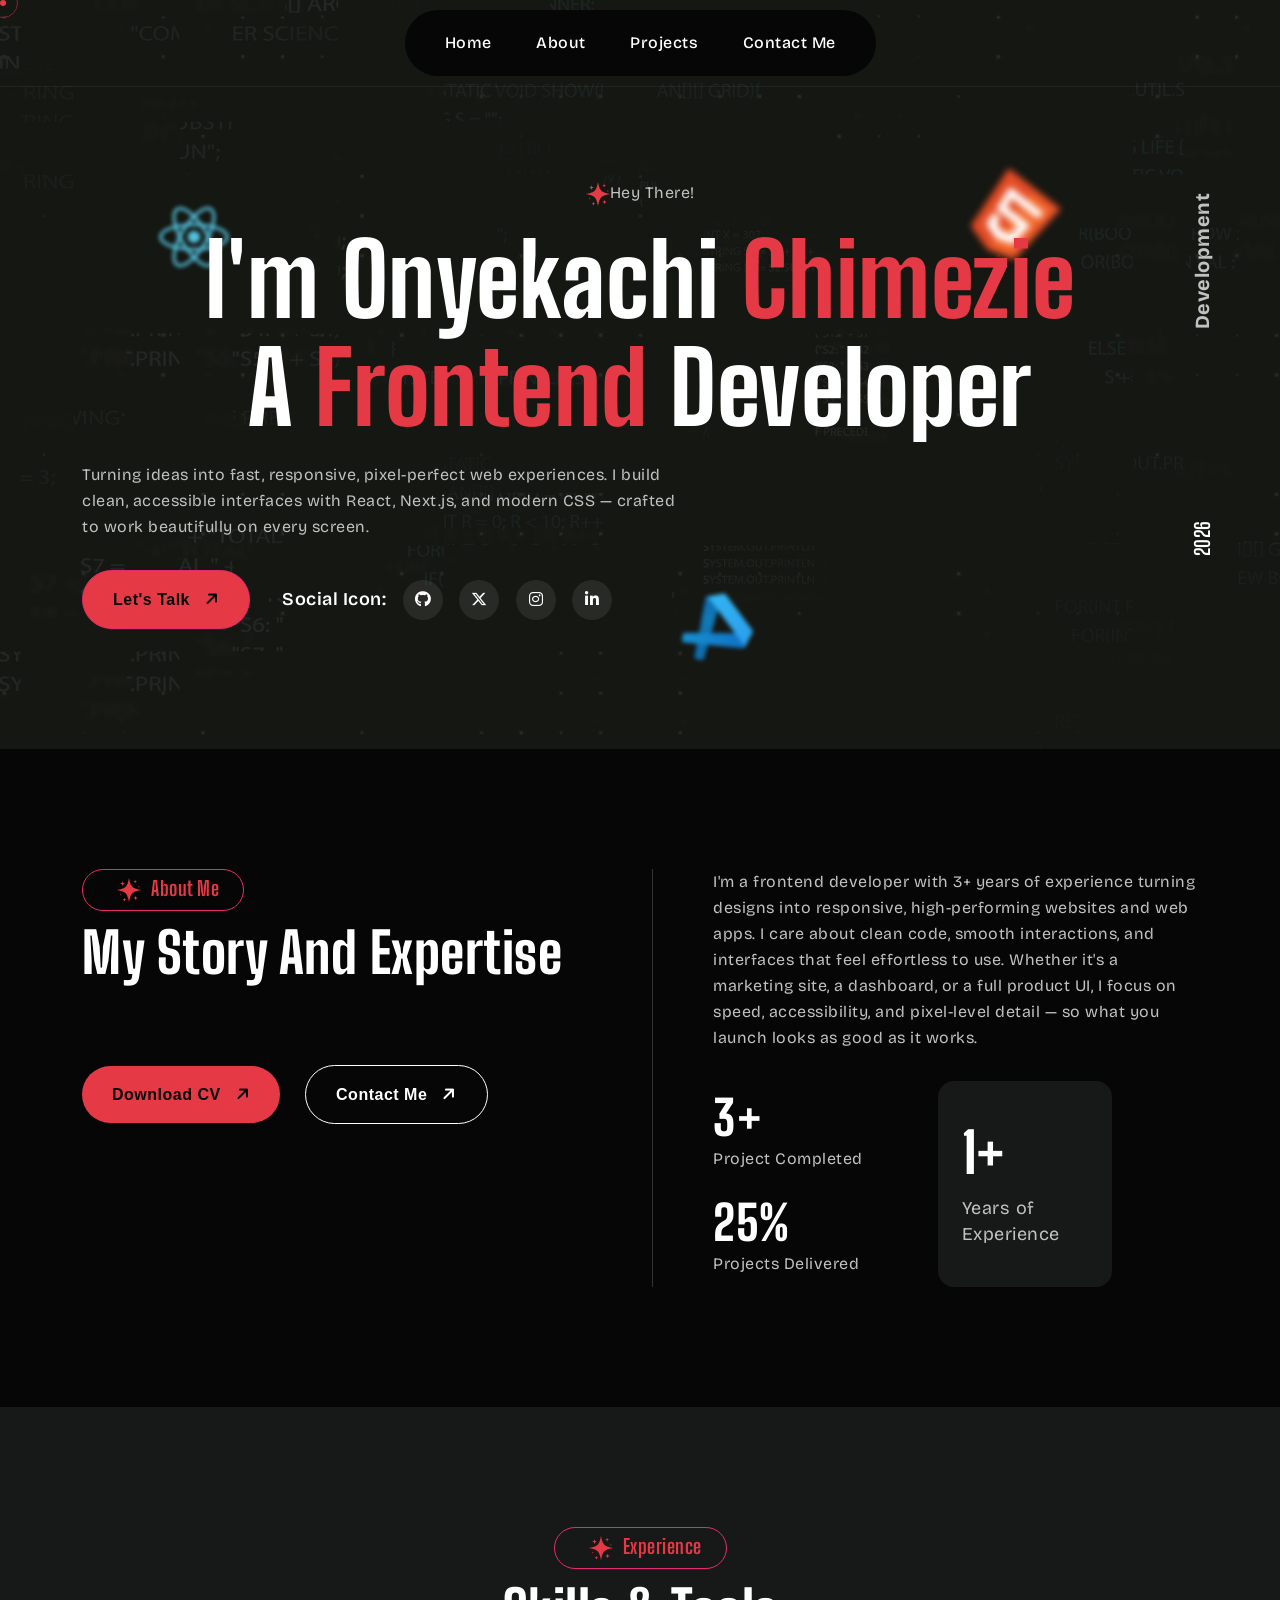
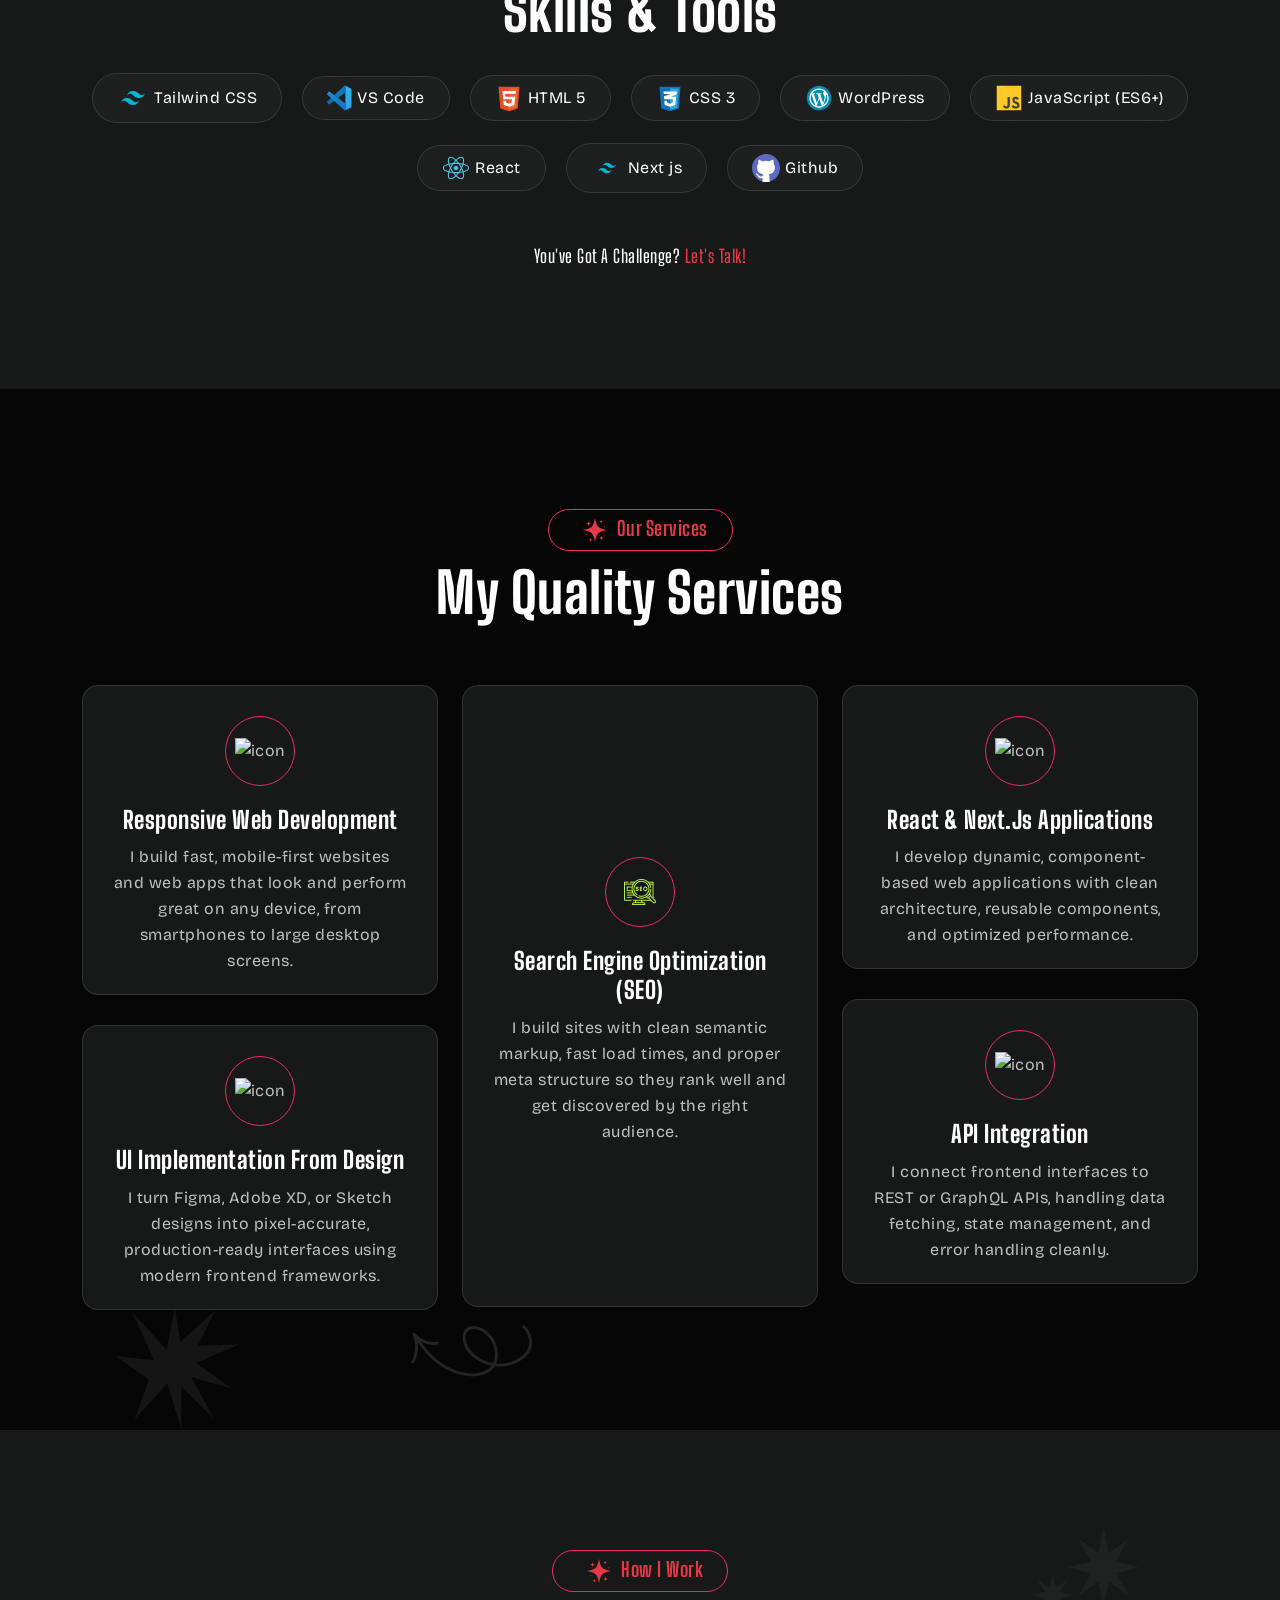
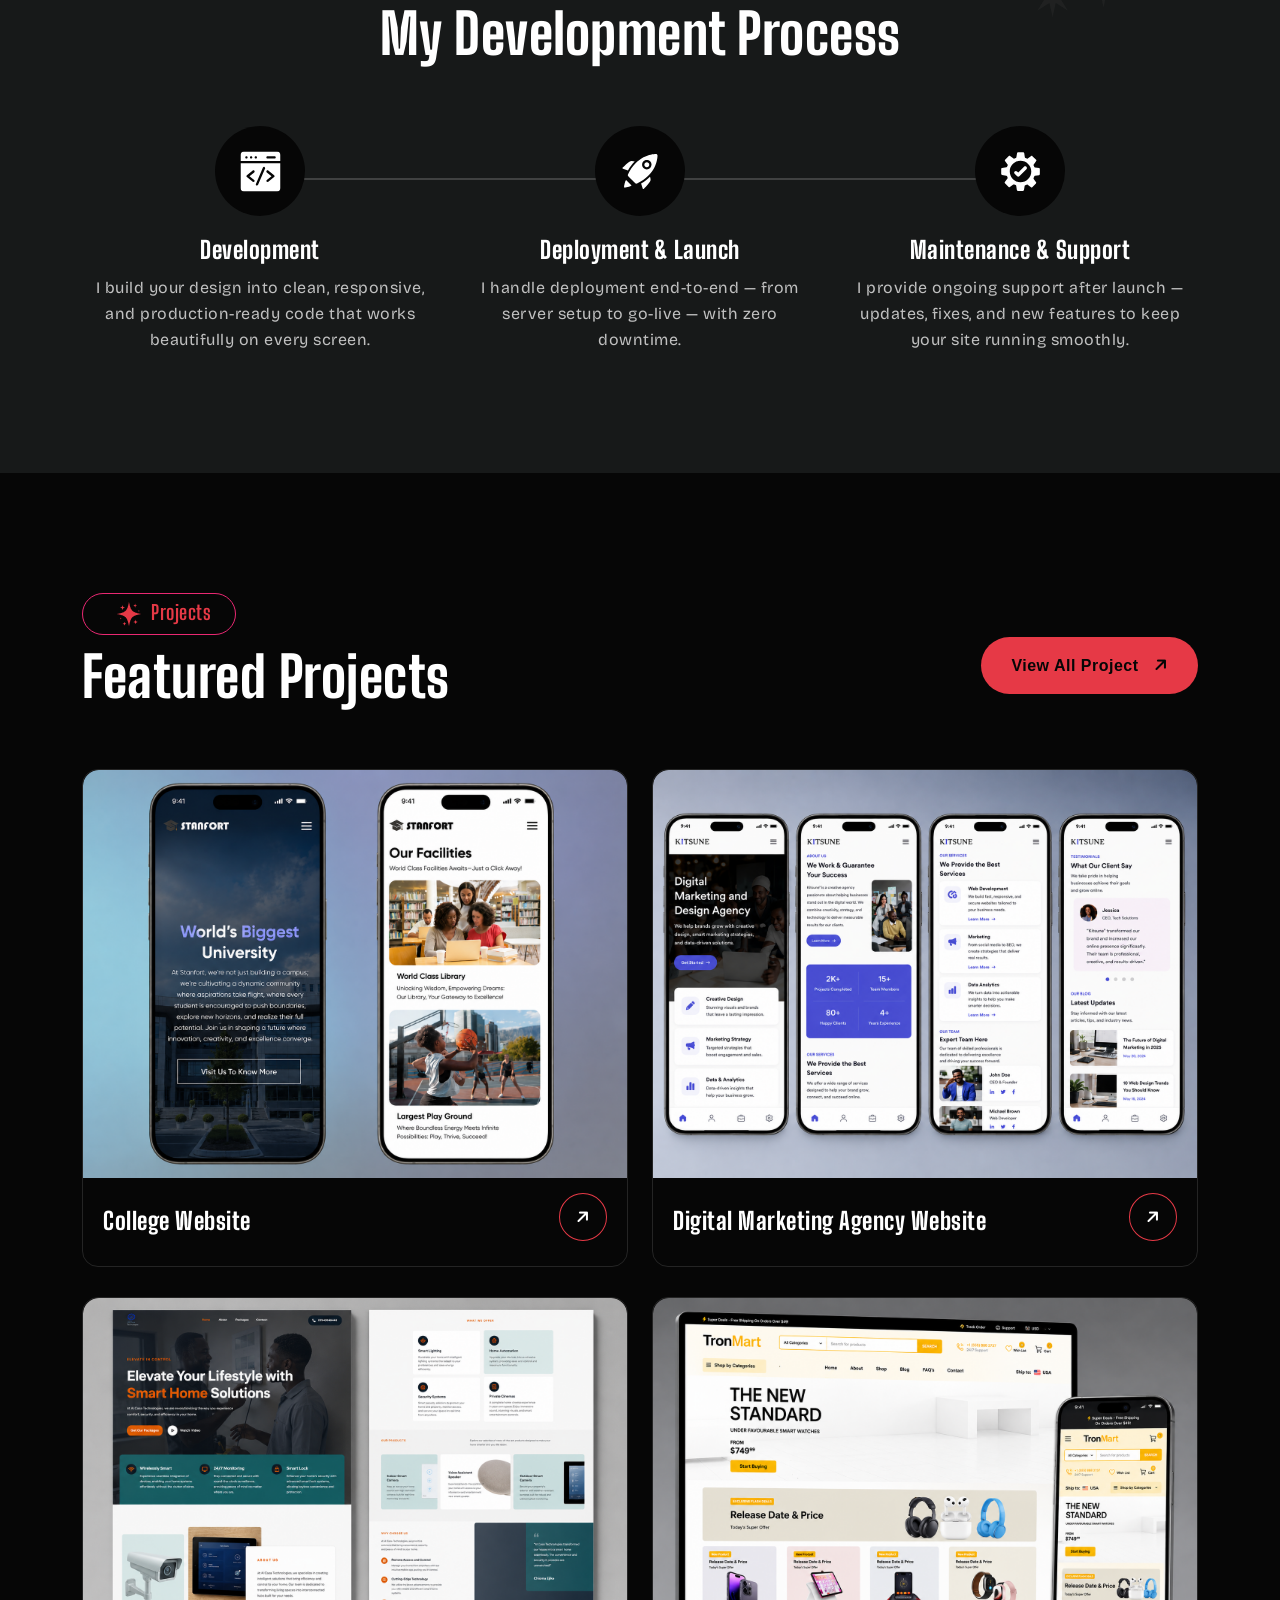
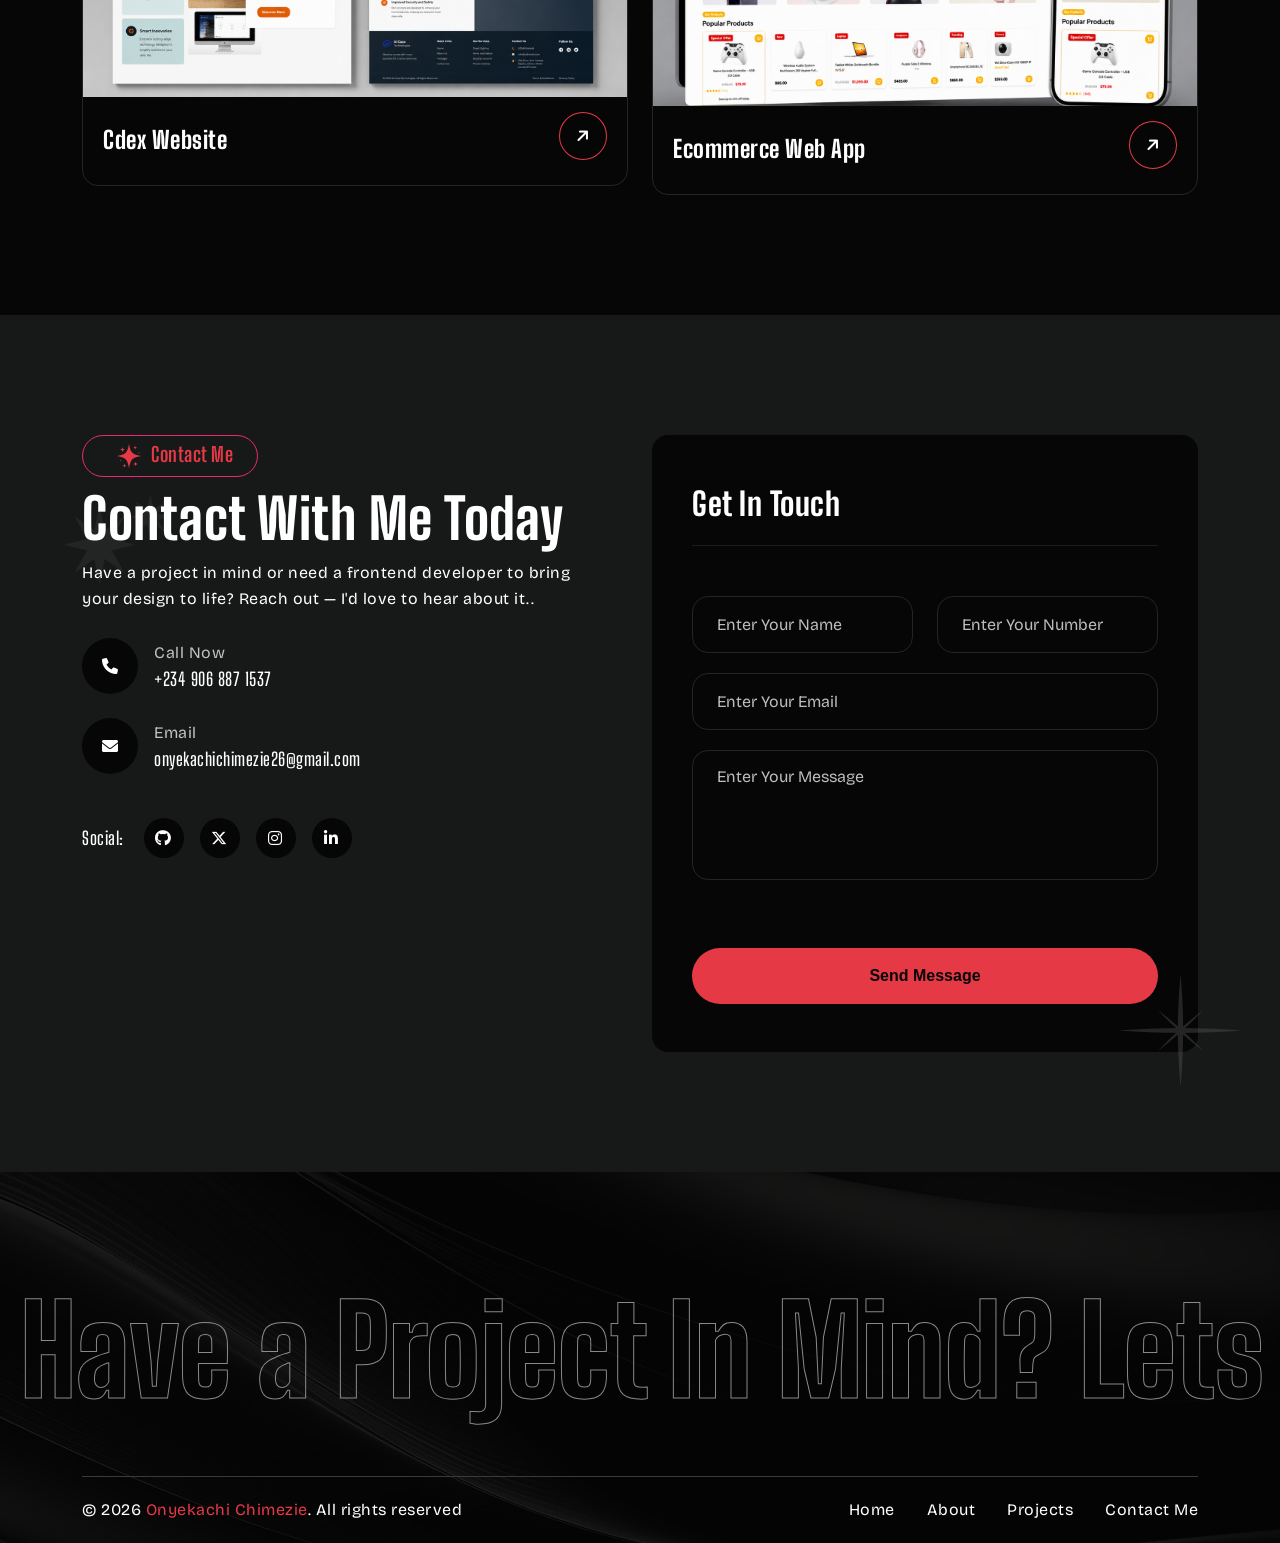
==== commit c01be426: "update" ====
--- a/index.html
+++ b/index.html
@@ -76,7 +76,7 @@
                     <div class="offcanvas__top mb-5 d-flex justify-content-between align-items-center">
                         <div class="offcanvas__logo">
                             <a href="index.html">
-                                <img src="assets/img/logo/Logo-black.svg" alt="logo-img">
+                                <h1>&nbsp;</h1>
                             </a>
                         </div>
                         <div class="offcanvas__close">
@@ -85,10 +85,6 @@
                             </button>
                         </div>
                     </div>
-                    <p class="text d-none d-xl-block">
-                        Nullam dignissim, ante scelerisque the is euismod fermentum odio sem semper the is erat, a
-                        feugiat leo urna eget eros. Duis Aenean a imperdiet risus.
-                    </p>
                     <div class="mobile-menu fix mb-3"></div>
                     <div class="offcanvas__contact">
                         <h4>Contact Info</h4>
@@ -111,11 +107,6 @@
                                 </div>
                             </li>
                         </ul>
-                        <div class="header-button mt-4 text-center">
-                            <a href="#contact" class="theme-btn">
-                                Consultation <i class="fa-solid fa-arrow-right"></i>
-                            </a>
-                        </div>
                         <div class="social-icon d-flex align-items-center">
                             <a target="_blank" href="https://github.com/KitsuneCode1"><i class="fab fa-github"></i></a>
                             <a target="_blank" href="https://x.com/Kitsune1471049"><i class="fab fa-x-twitter"></i></a>
@@ -735,6 +726,18 @@
         });
     });
     </script>
+    <script>
+    $(document).on('click', '.offcanvas__wrapper a[href^="#"], #mobile-menu a[href^="#"]', function () {
+        // Reuse the theme's own close button so it works with whatever
+        // open/close logic main.js already wires up
+        $('.offcanvas__close button').trigger('click');
+
+        // Fallback in case the close button click isn't enough
+        $('.offcanvas__info').removeClass('info-open active show');
+        $('.offcanvas__overlay').removeClass('overlay-open active show');
+        $('body').removeClass('offcanvas-opened overflow-hidden');
+    });
+    </script>
 </body>
 
 </html>
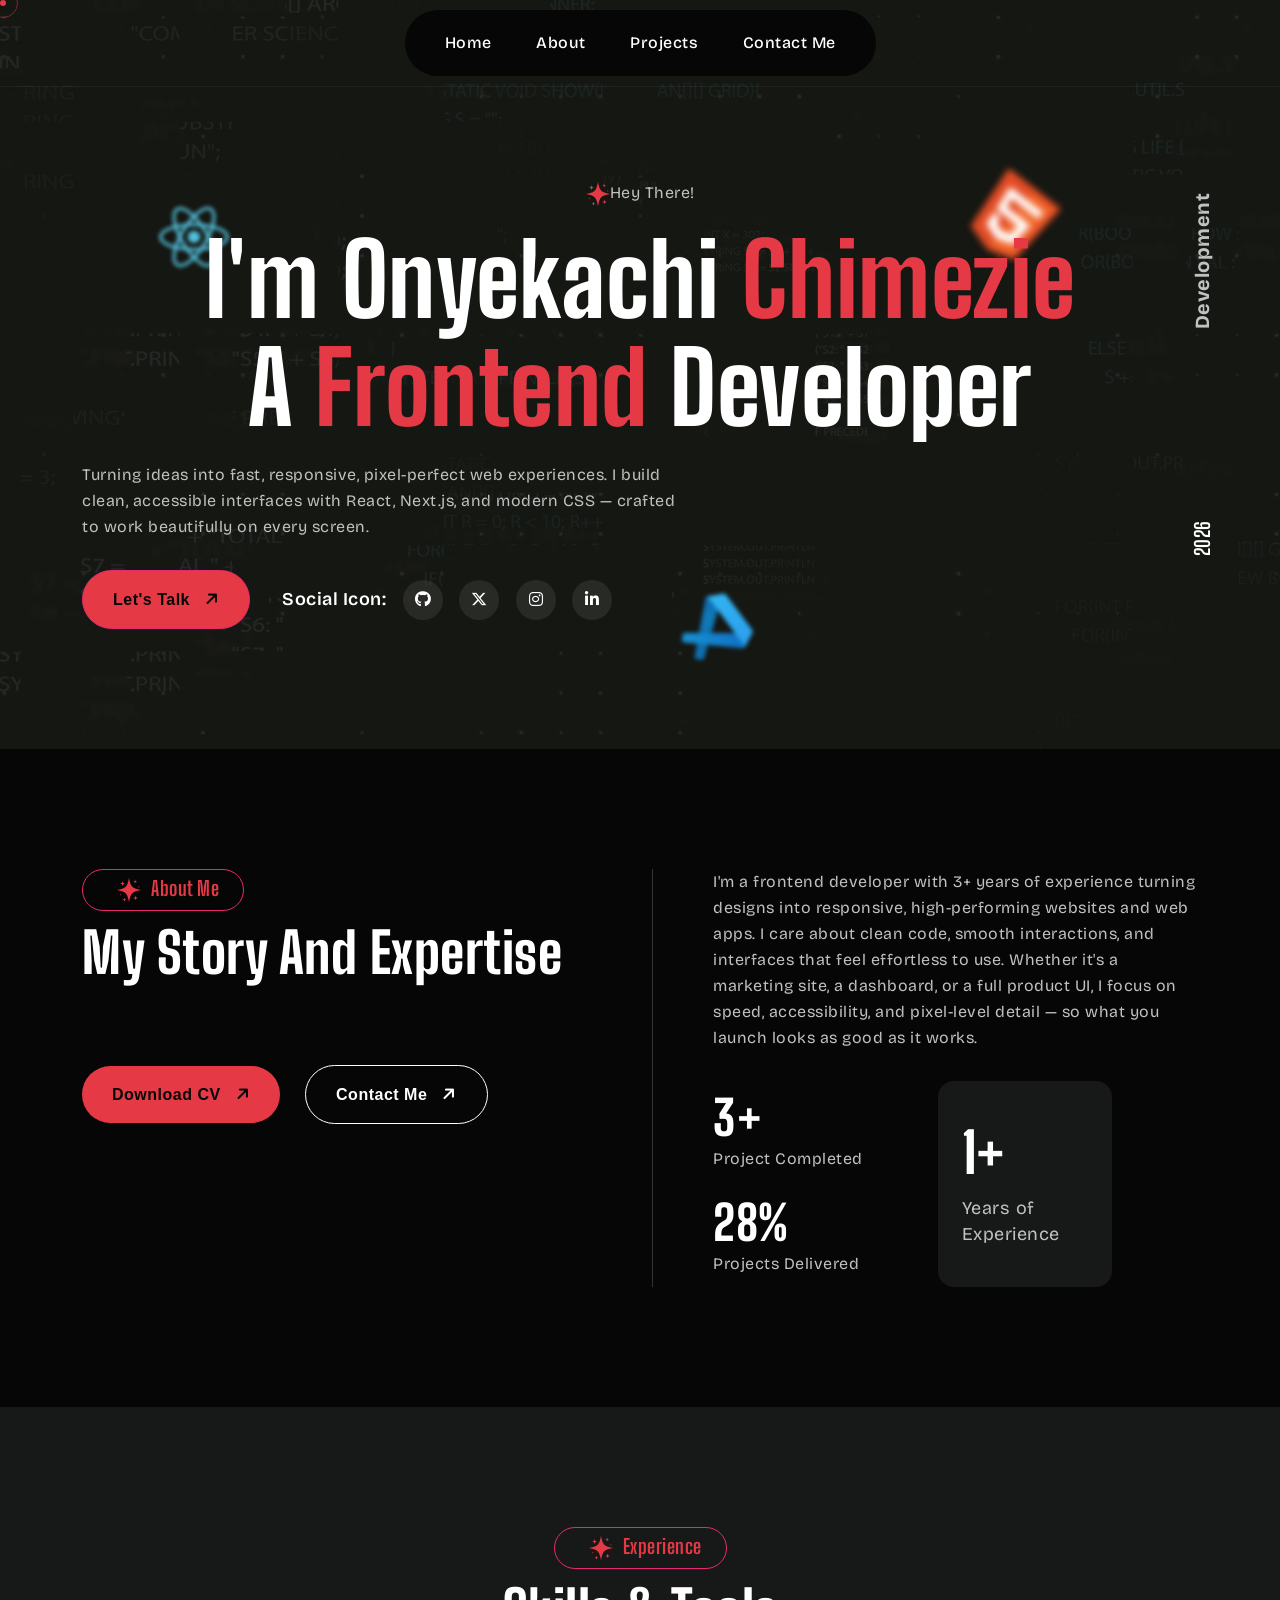
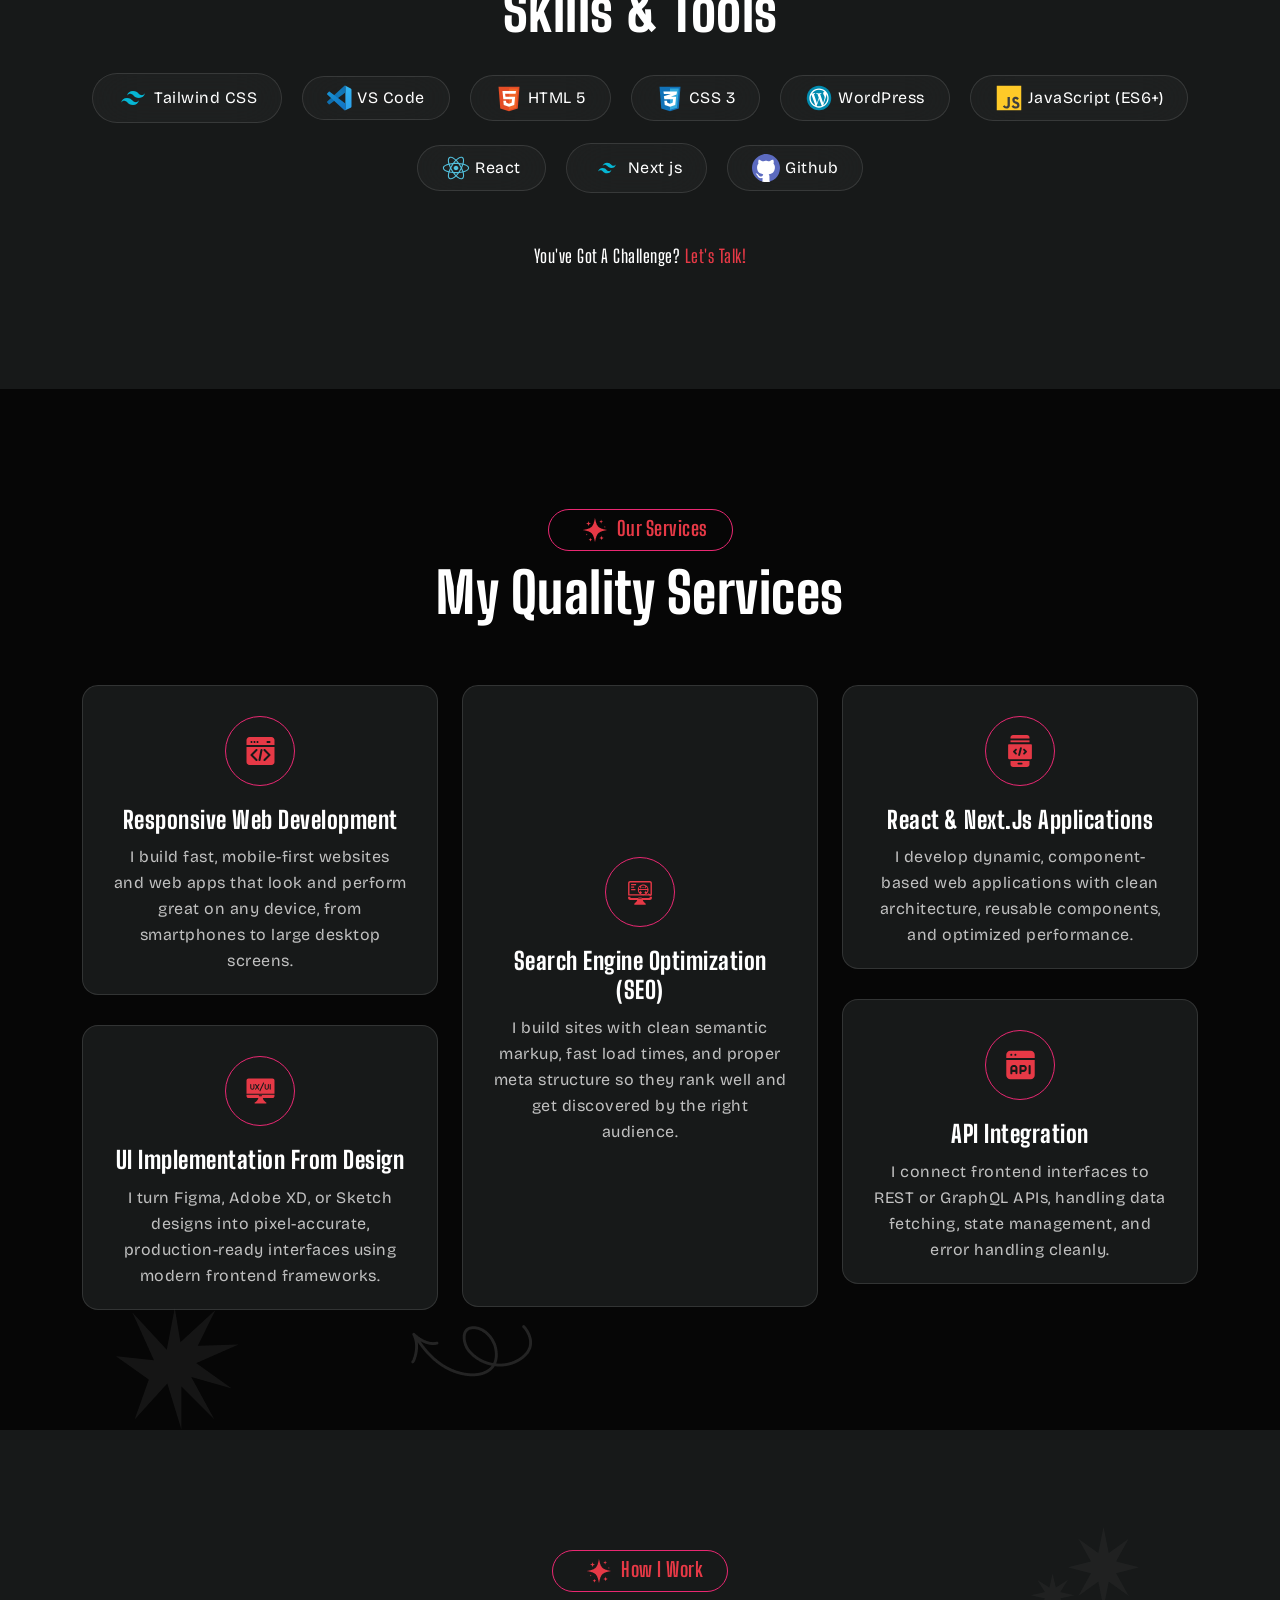
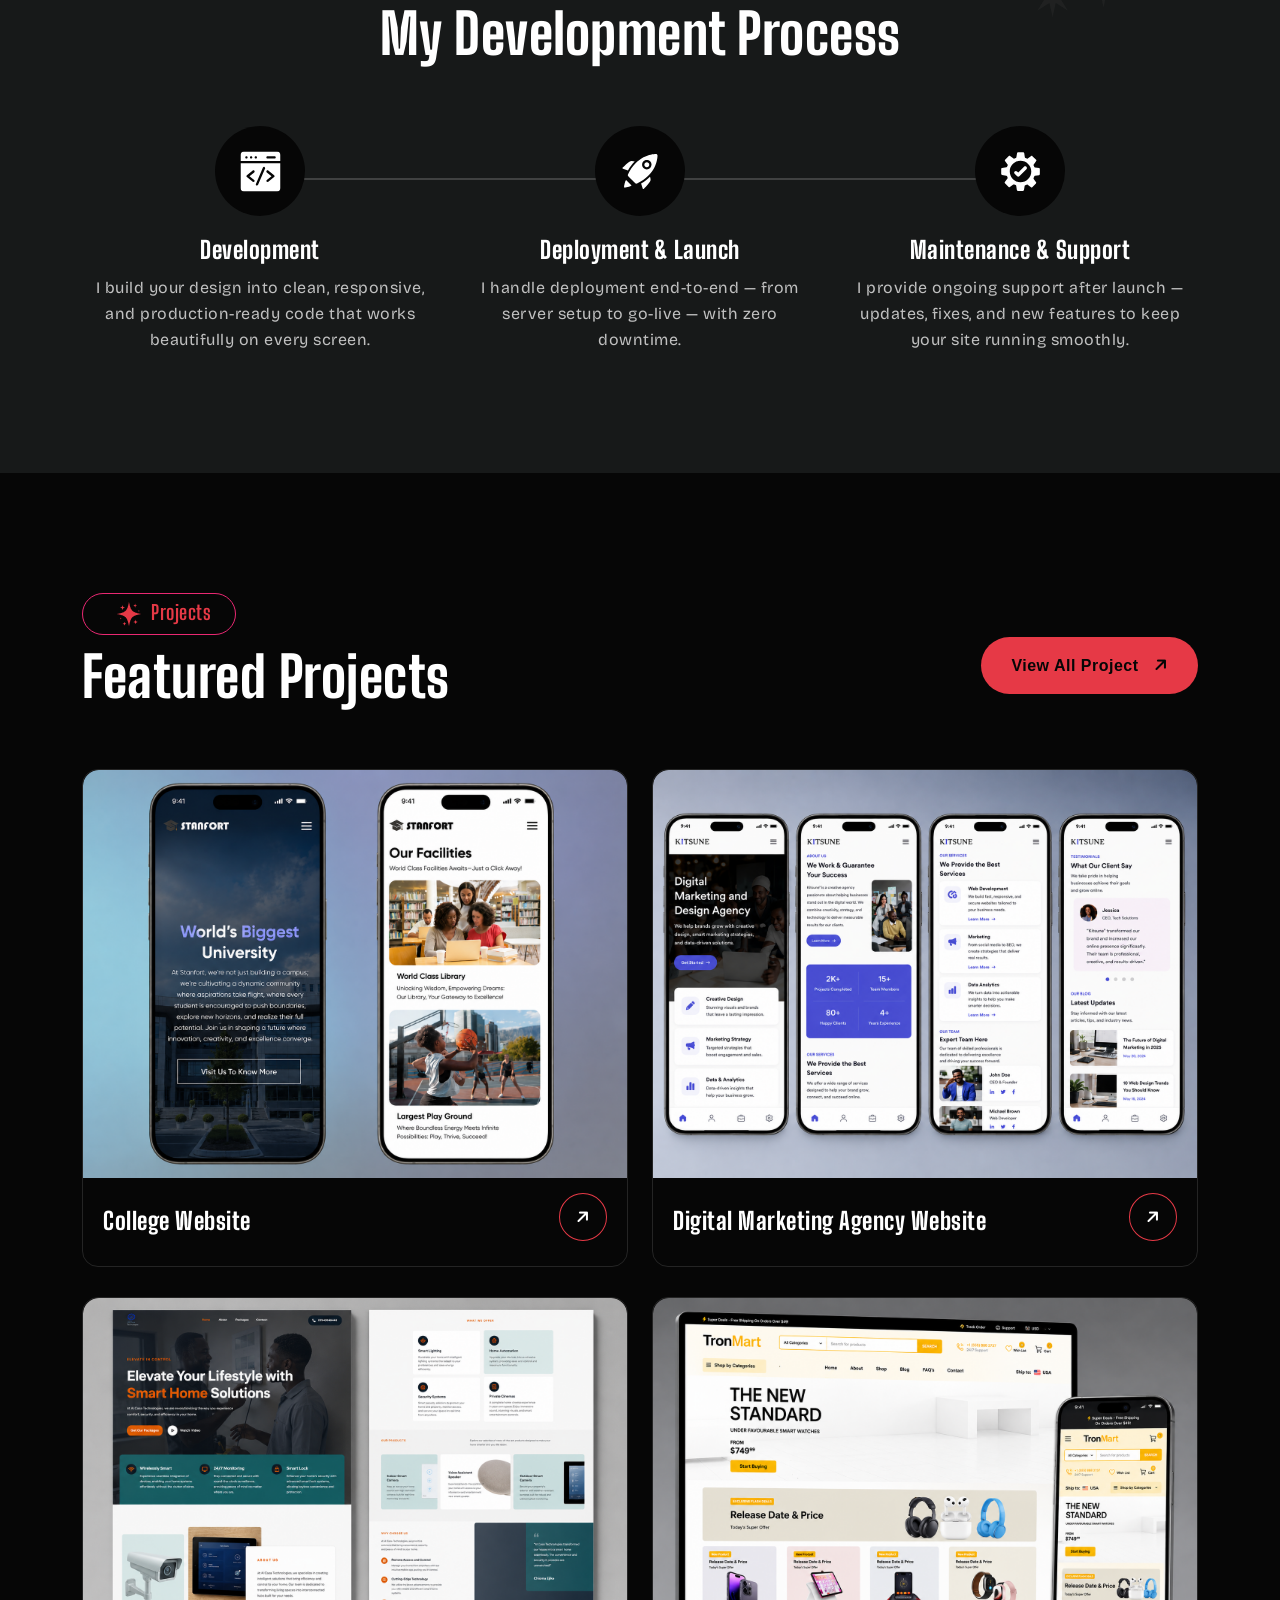
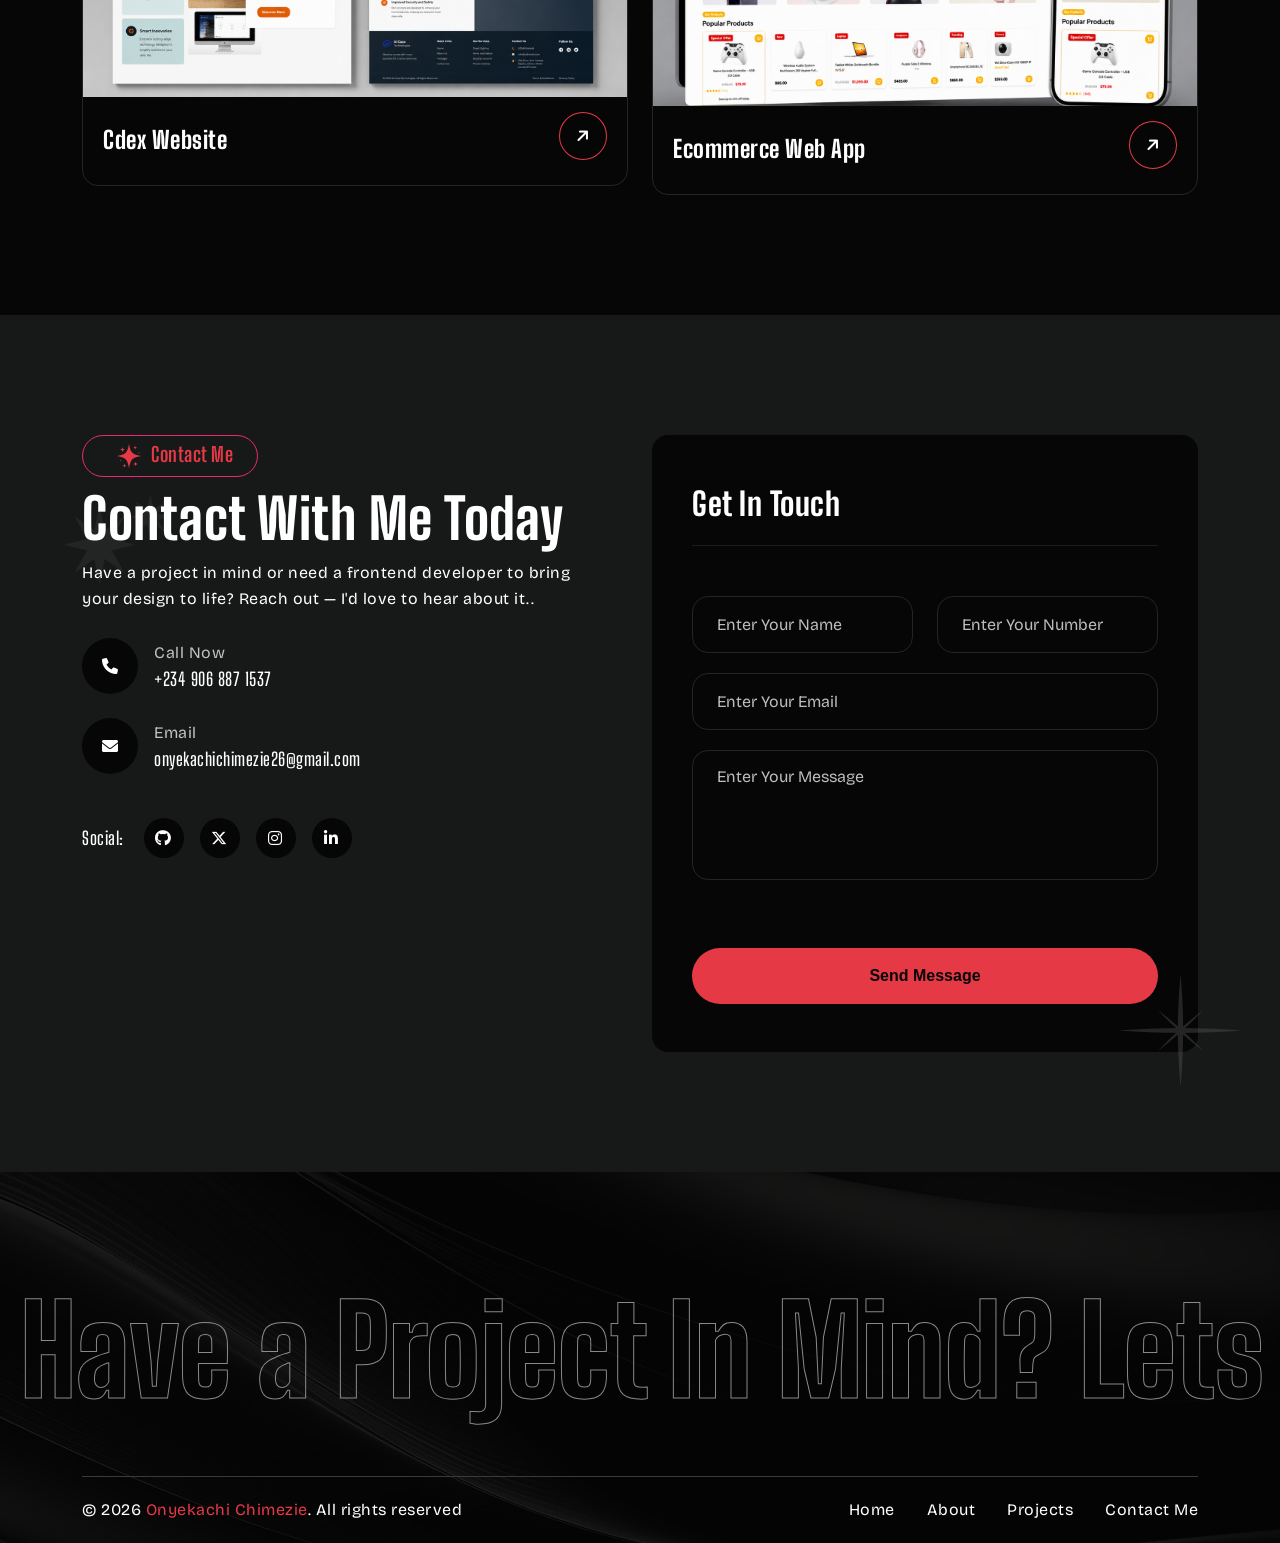
==== commit ed1cd018: "update" ====
--- a/index.html
+++ b/index.html
@@ -350,7 +350,7 @@
                     <div class="col-lg-4">
                         <div class="service-card-items-2 style-2 text-center wow fadeInUp" data-wow-delay=".6s">
                             <div class="icon">
-                                <img src="assets/img/icon/seo.png" alt="icon">
+                                <img src="assets/img/icon/seo.svg" alt="icon">
                             </div>
                             <div class="content">
                                 <h4>Search Engine Optimization (SEO)</h4>
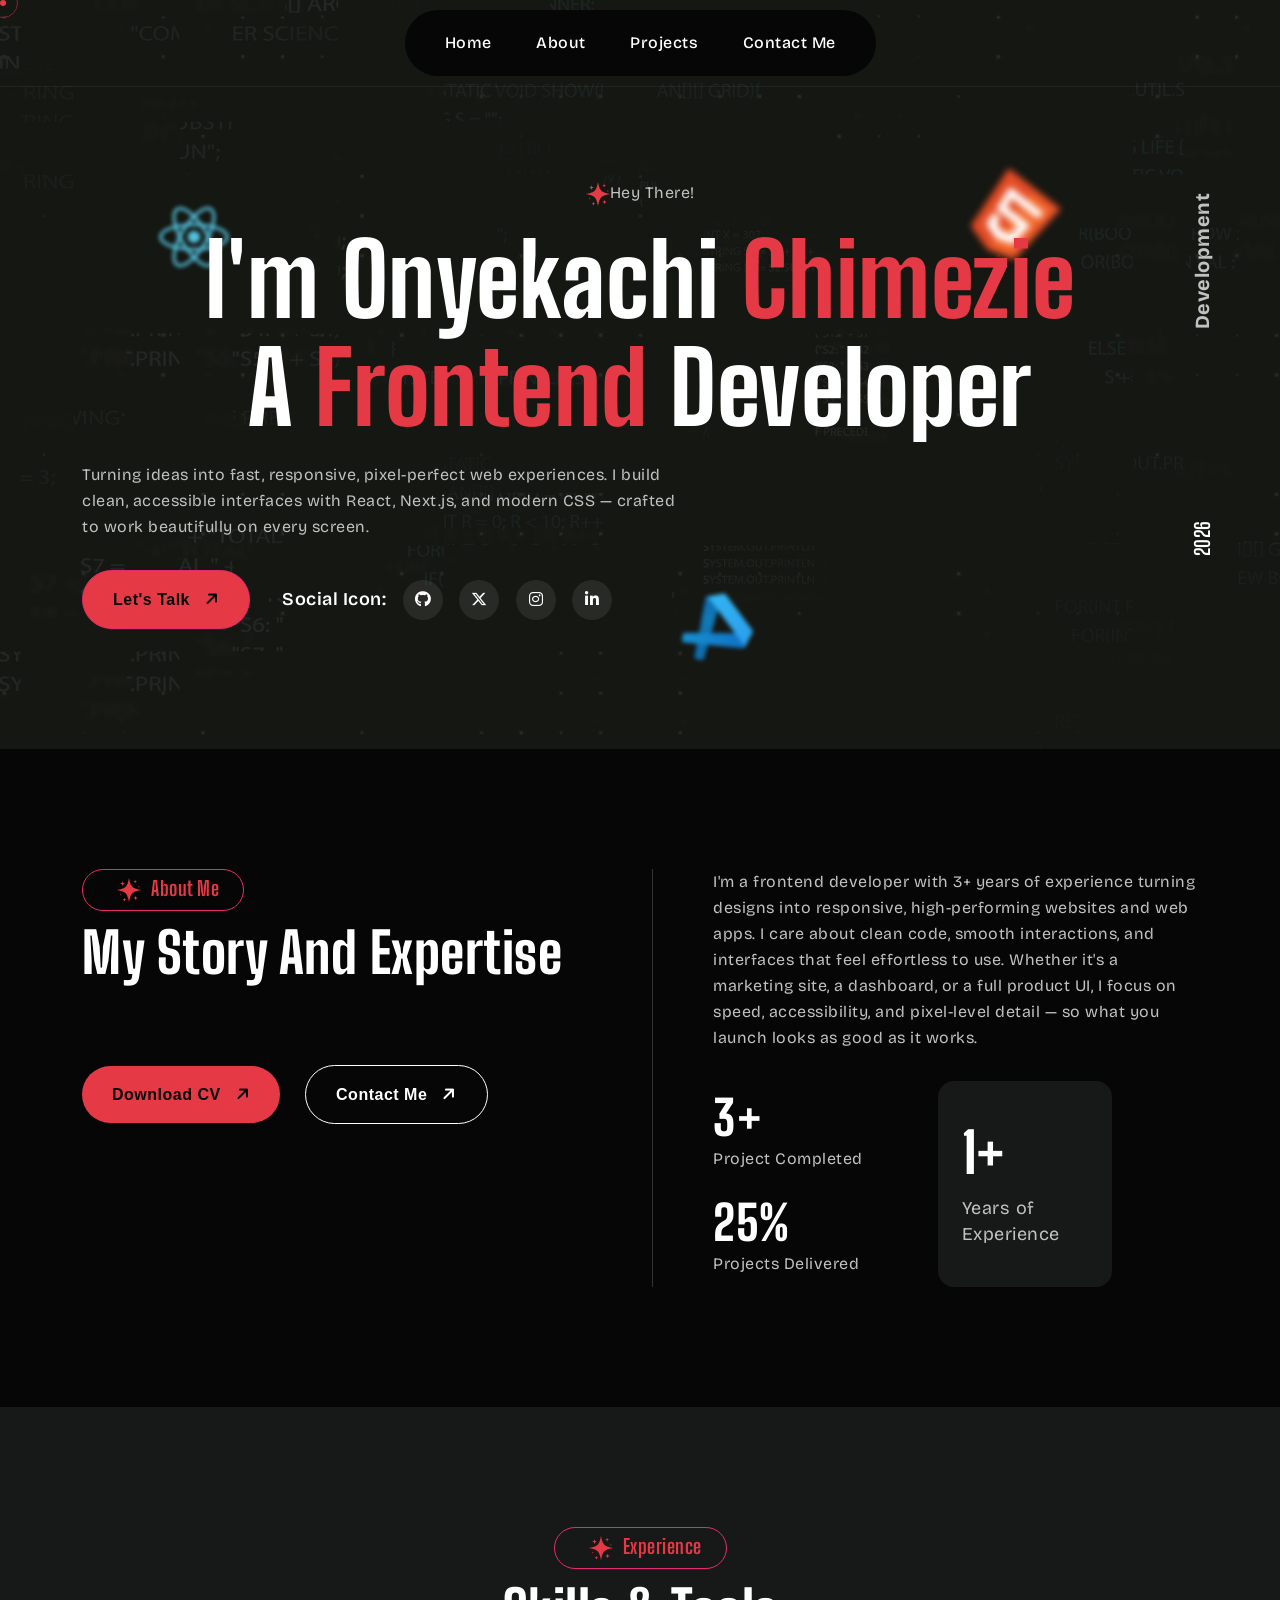
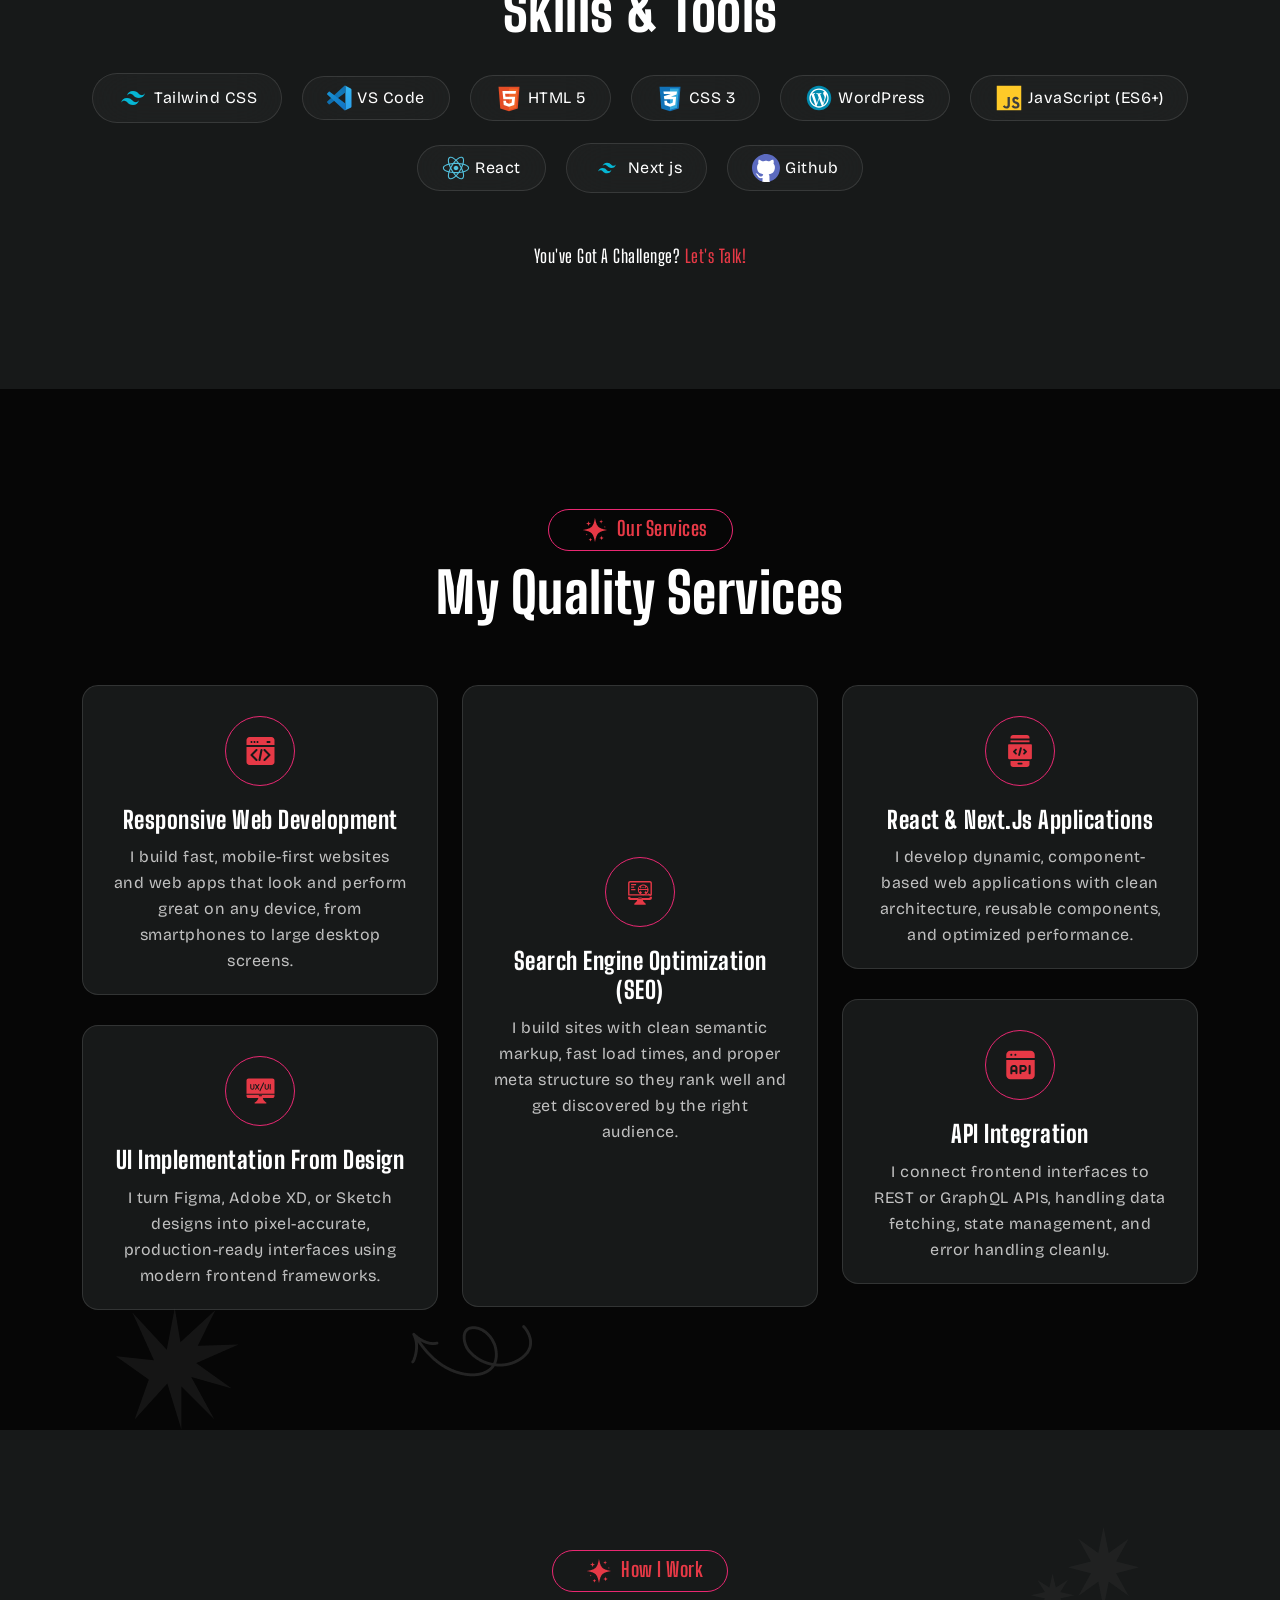
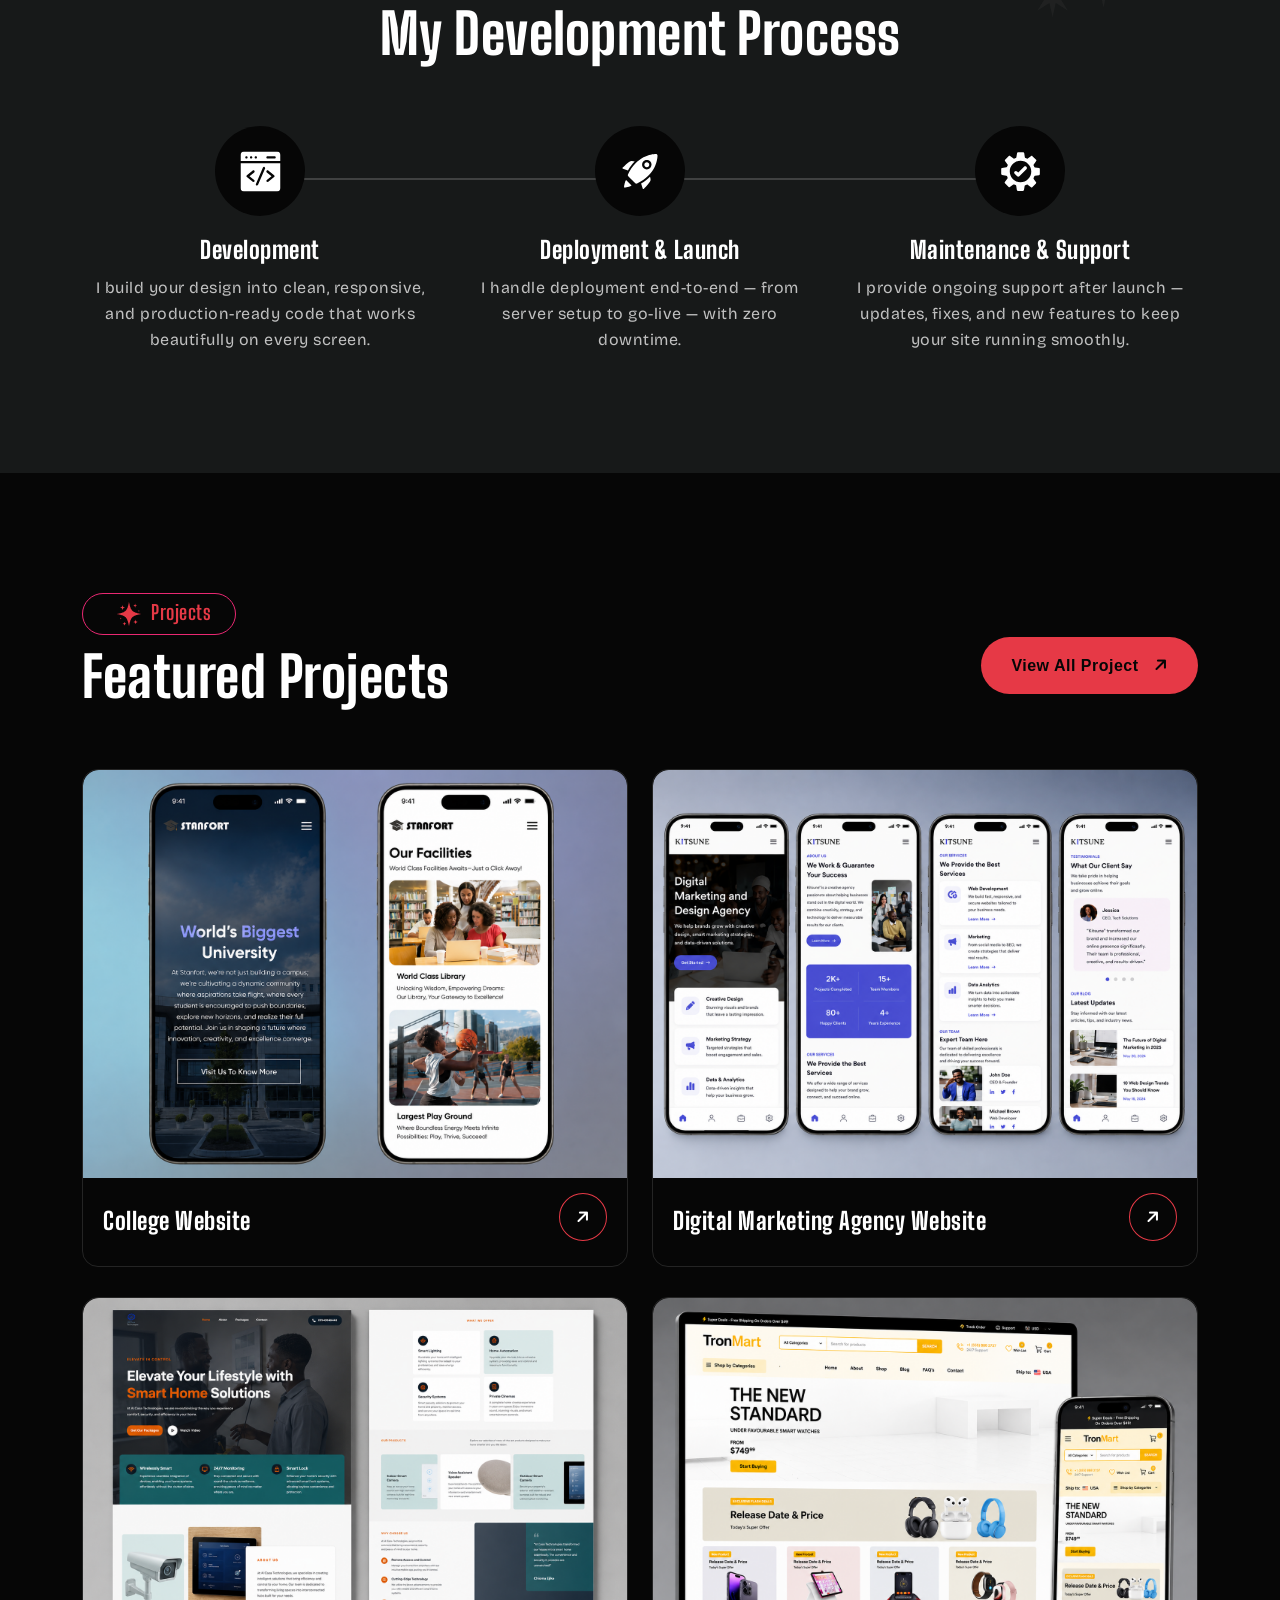
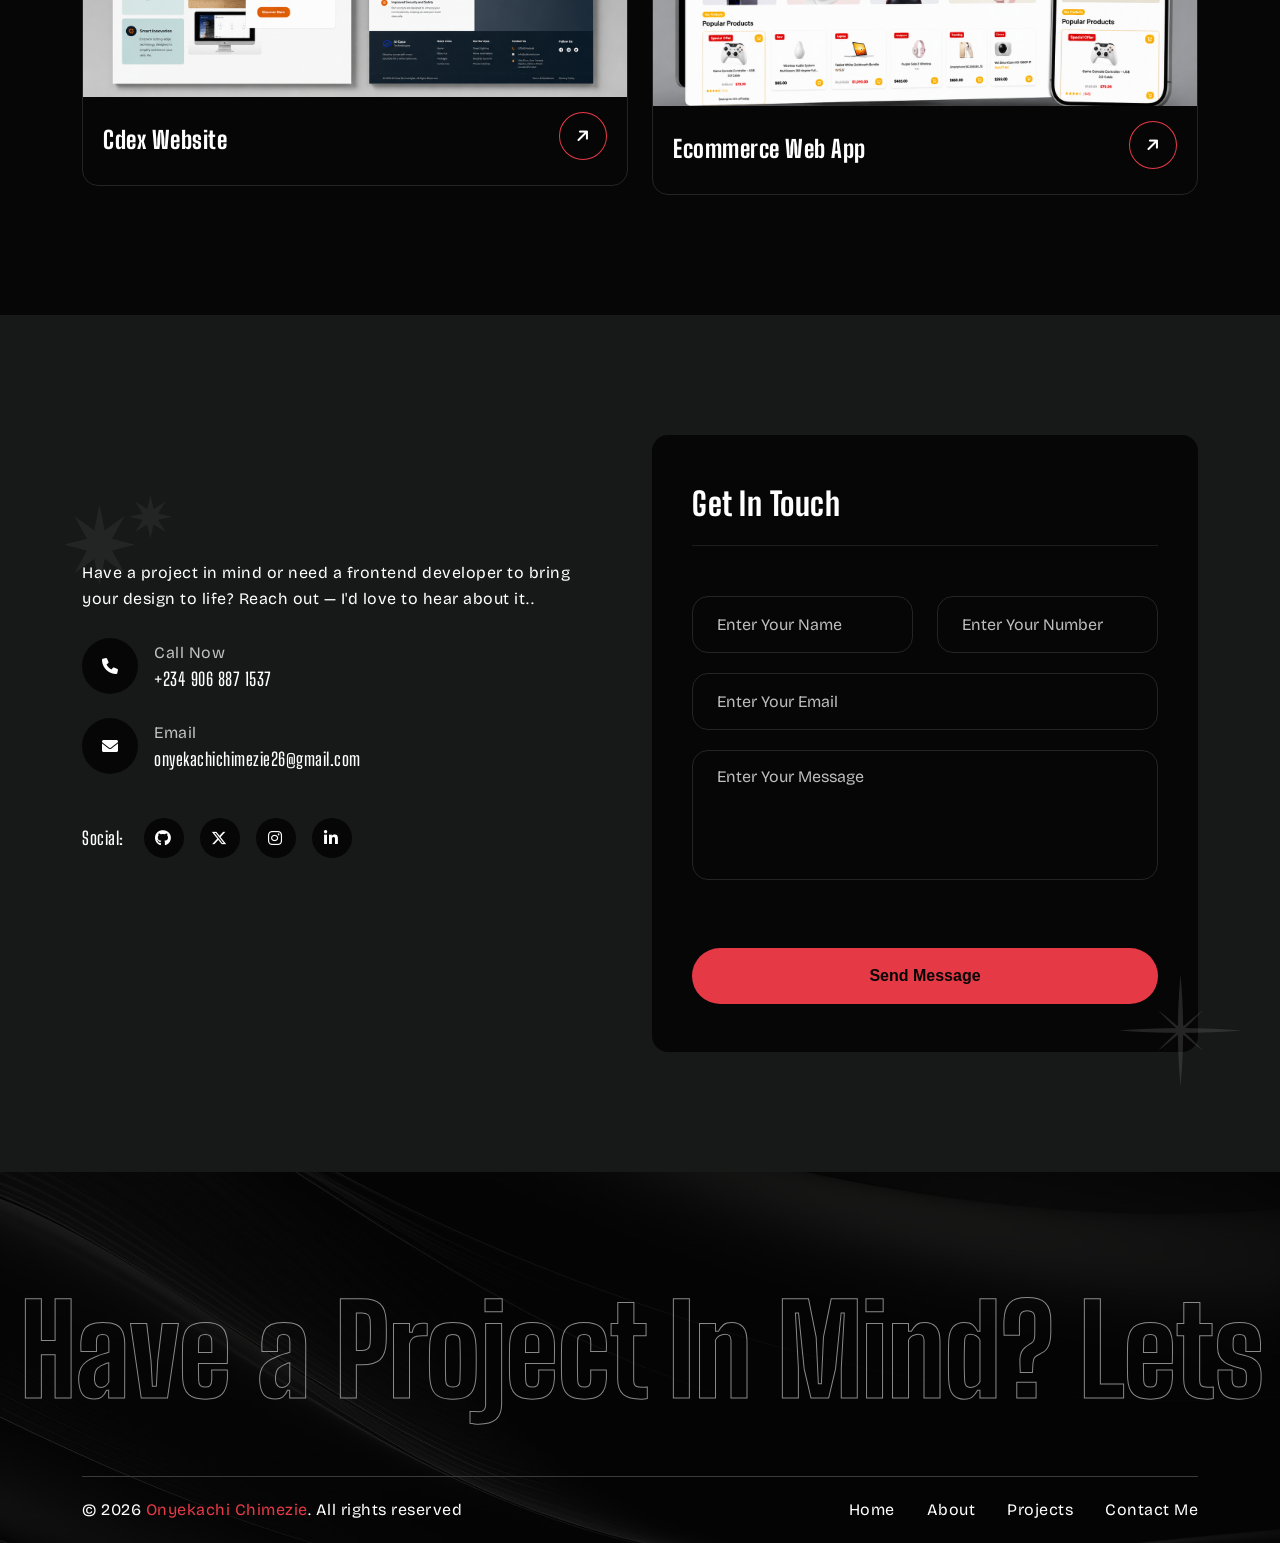
==== commit 288eb874: "update" ====
--- a/index.html
+++ b/index.html
@@ -238,7 +238,7 @@
                                 <h2 class="wow fadeInUp" data-wow-delay=".2s">My Story and Expertise</h2>
                             </div>
                             <div class="about-button wow fadeInUp" data-wow-delay=".3s">
-                                <a href="assets/Onyekachi_Chimezie_Resume.pdf" class="theme-btn">Download CV
+                                <a href="assets/Onyekachi_Chimezie_Resume.pdf" download="Onyekachi-Chimezie-CV.pdf" class="theme-btn">Download CV
                                     <i class="fa-solid fa-arrow-right"></i>
                                 </a>
                                 <a href="#contact" class="theme-btn style-2"
